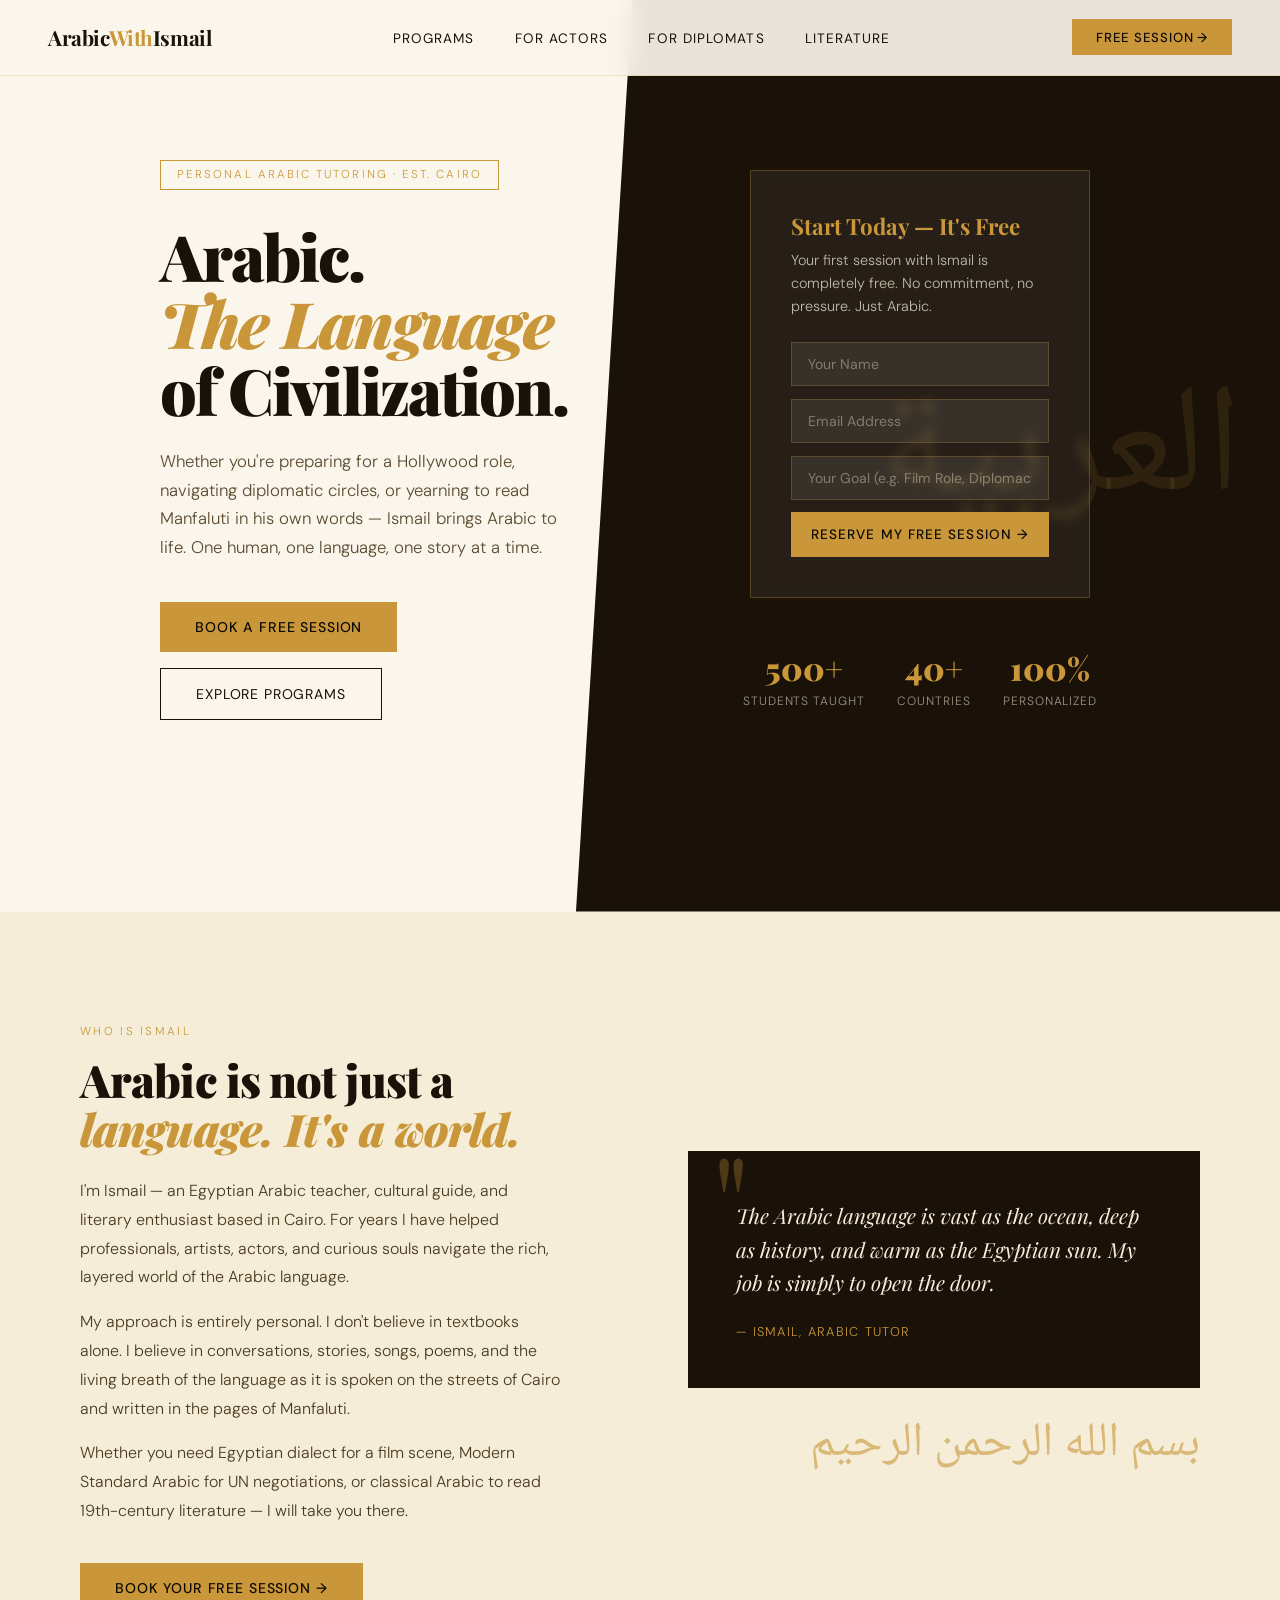
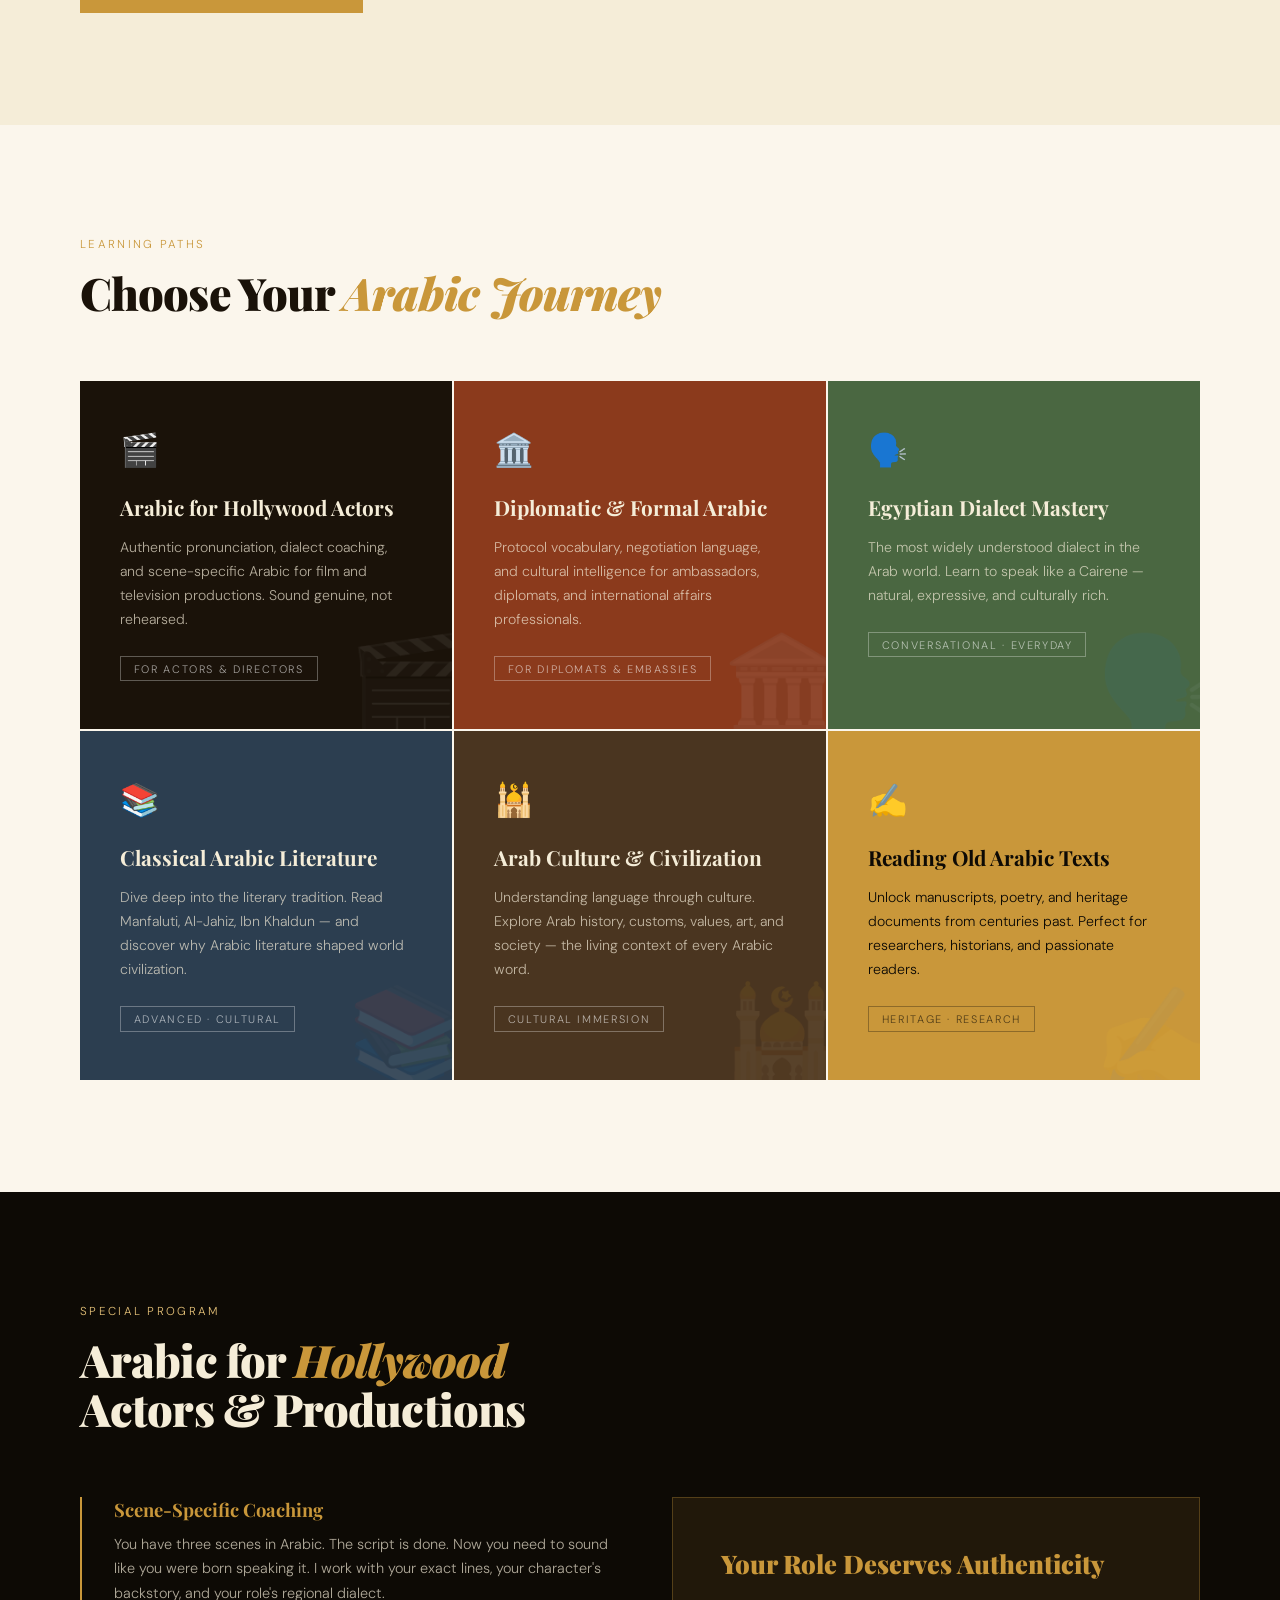
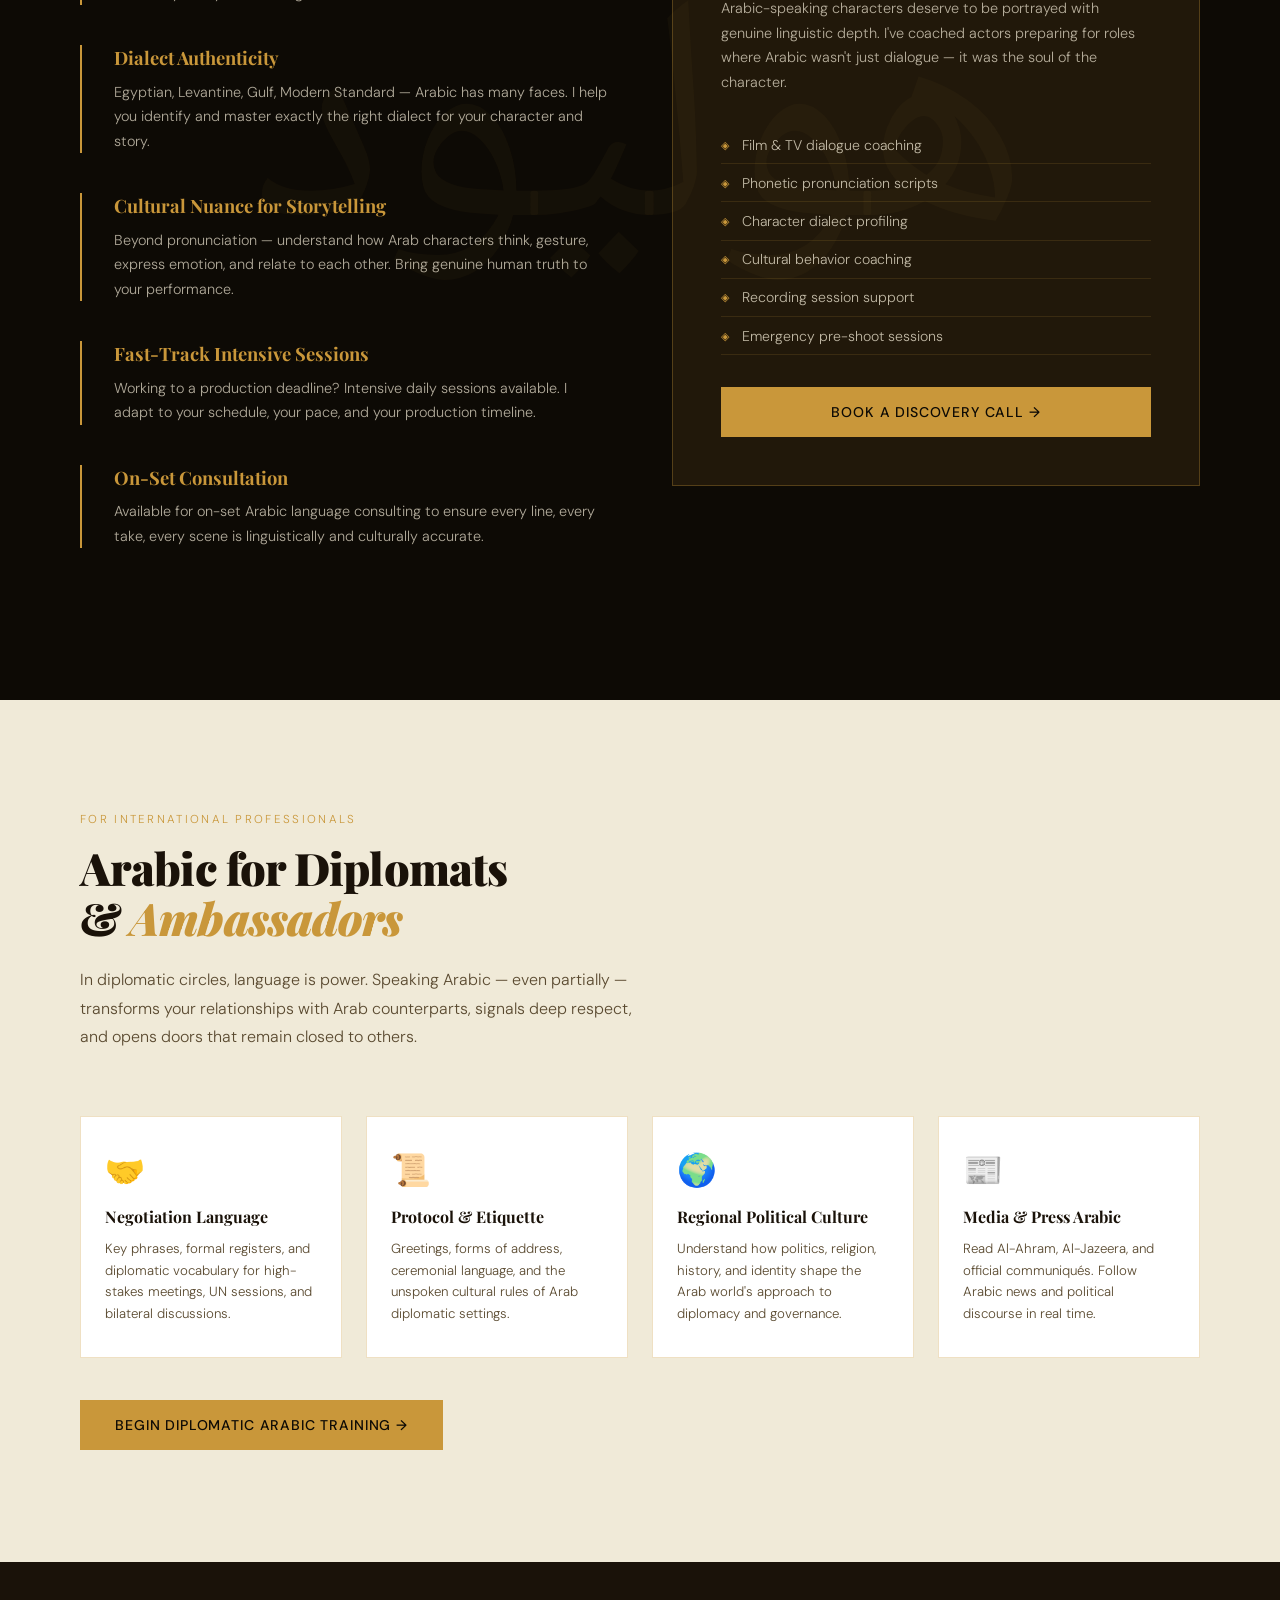
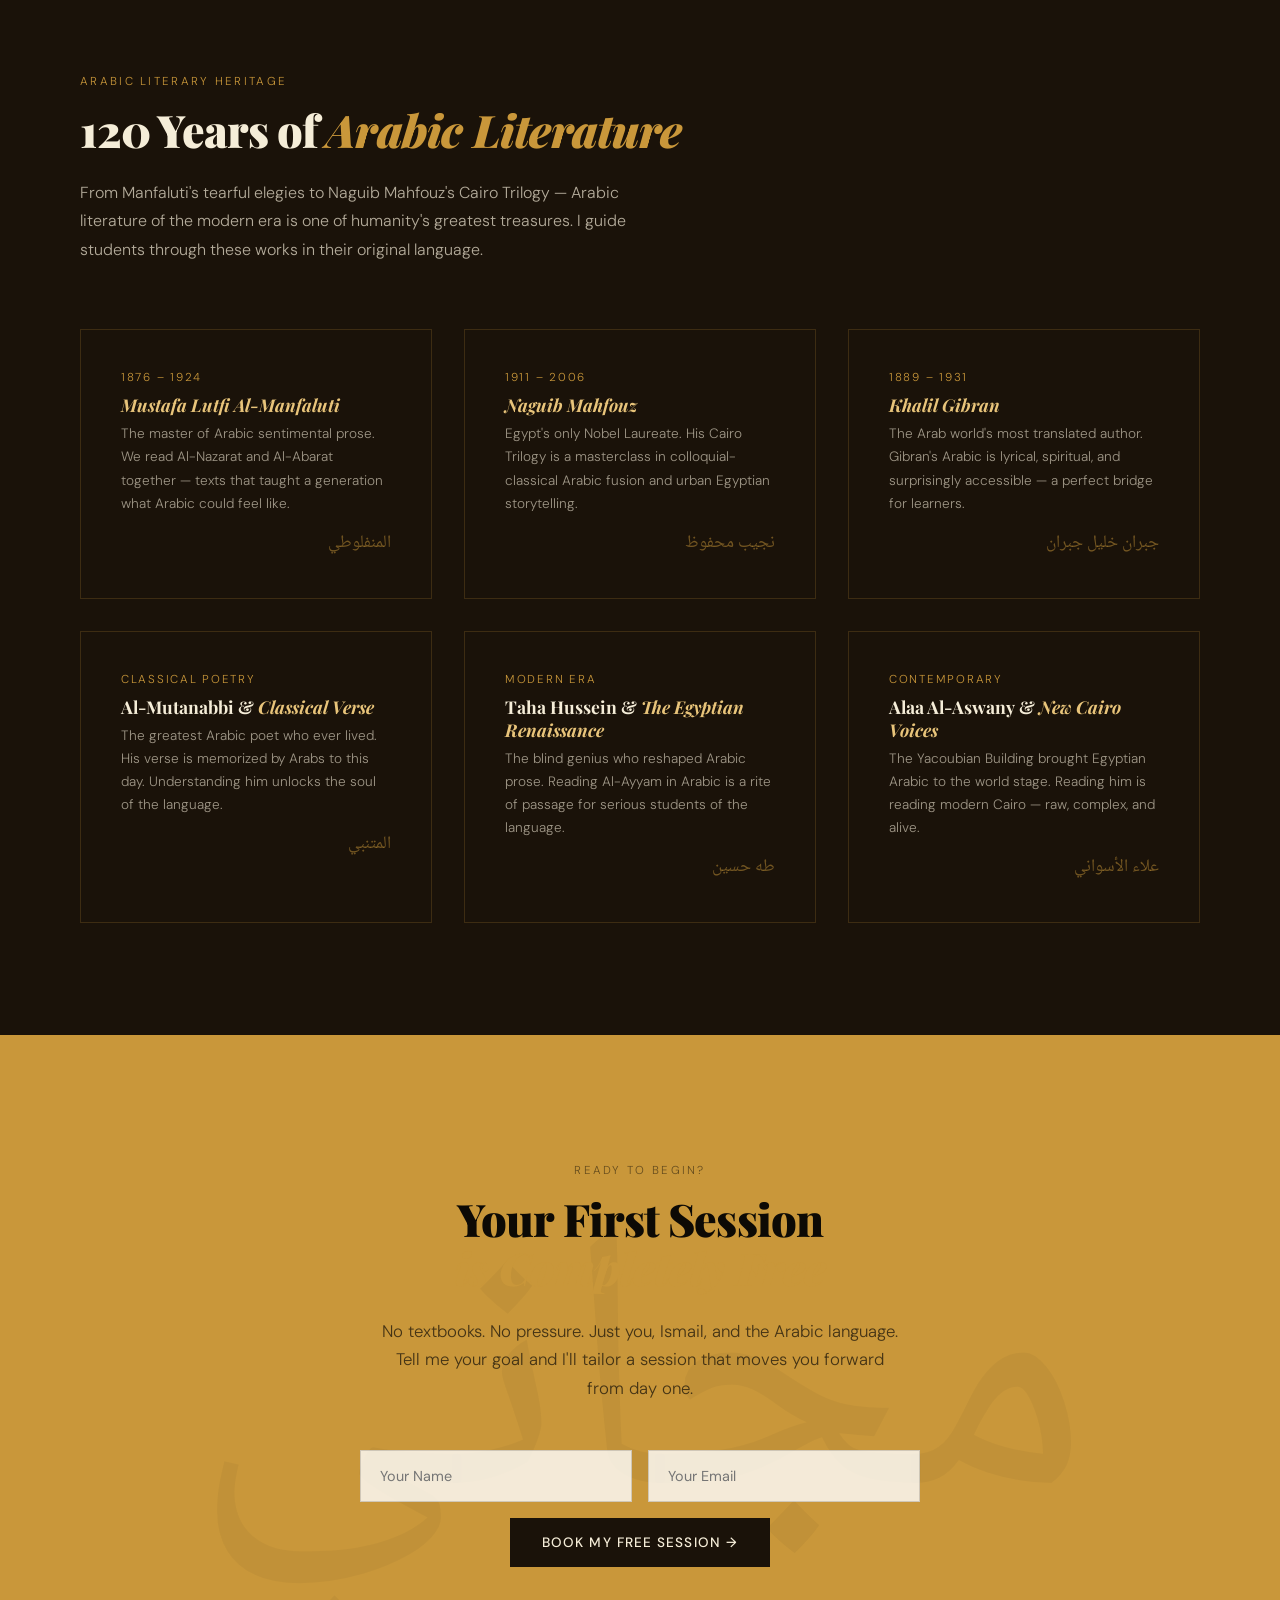
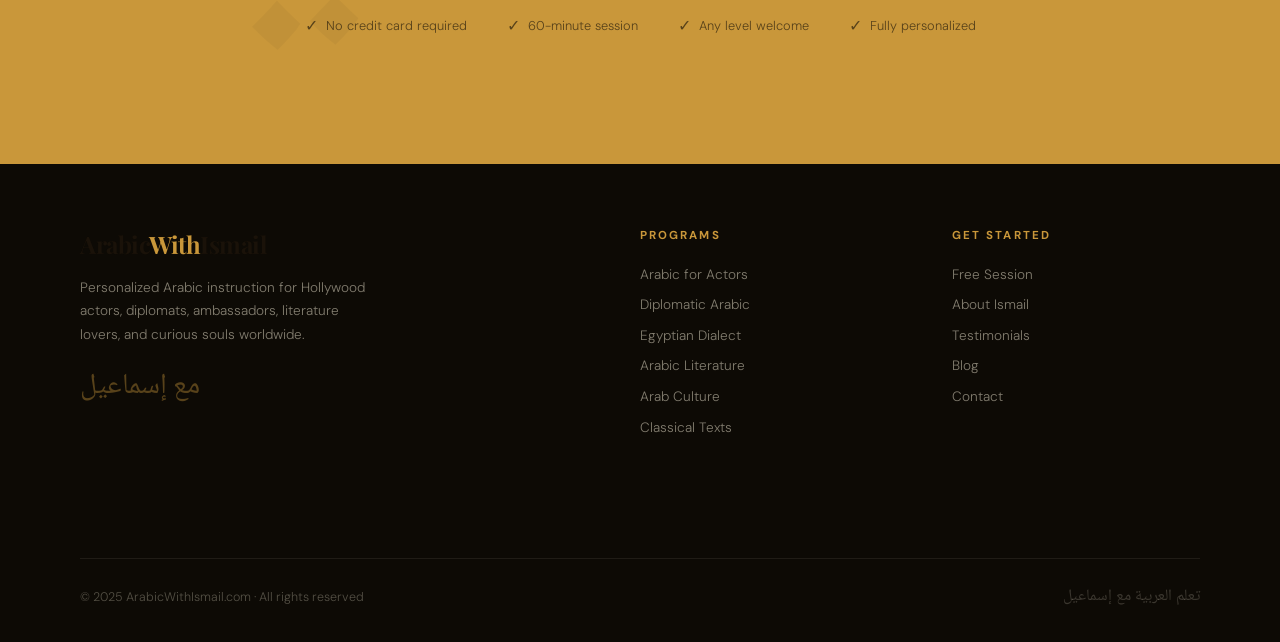
==== index.html @ 0aa79d11 "Add files via upload" ====
<!DOCTYPE html>
<html lang="en">
<head>
<meta charset="UTF-8">
<meta name="viewport" content="width=device-width, initial-scale=1.0">
<title>Arabic With Ismail | Learn Arabic for Actors, Diplomats & Culture Seekers</title>
<meta name="description" content="Master Arabic with Ismail — personalized lessons for Hollywood actors, diplomats, ambassadors, and culture enthusiasts. Book your FREE session today.">
<link rel="preconnect" href="https://fonts.googleapis.com">
<link href="https://fonts.googleapis.com/css2?family=Playfair+Display:ital,wght@0,400;0,700;0,900;1,400&family=DM+Sans:wght@300;400;500&family=Noto+Naskh+Arabic:wght@400;700&display=swap" rel="stylesheet">
<style>
  :root {
    --sand: #F5EDD8;
    --ink: #1A1209;
    --gold: #C9973A;
    --gold-light: #E8C47A;
    --rust: #8B3A1C;
    --sage: #4A6741;
    --cream: #FBF6EC;
    --dark: #0D0A05;
  }

  *, *::before, *::after { box-sizing: border-box; margin: 0; padding: 0; }

  html { scroll-behavior: smooth; }

  body {
    background: var(--cream);
    color: var(--ink);
    font-family: 'DM Sans', sans-serif;
    font-weight: 300;
    overflow-x: hidden;
  }

  /* ── NAV ── */
  nav {
    position: fixed; top: 0; width: 100%; z-index: 100;
    padding: 1.2rem 3rem;
    display: flex; align-items: center; justify-content: space-between;
    background: rgba(251,246,236,0.92);
    backdrop-filter: blur(12px);
    border-bottom: 1px solid rgba(201,151,58,0.2);
  }
  .nav-logo {
    font-family: 'Playfair Display', serif;
    font-size: 1.3rem; font-weight: 700;
    color: var(--ink);
    letter-spacing: -0.02em;
  }
  .nav-logo span { color: var(--gold); }
  .nav-links { display: flex; gap: 2.5rem; list-style: none; }
  .nav-links a {
    text-decoration: none; color: var(--ink);
    font-size: 0.85rem; font-weight: 400;
    letter-spacing: 0.08em; text-transform: uppercase;
    transition: color 0.2s;
  }
  .nav-links a:hover { color: var(--gold); }
  .nav-cta {
    background: var(--gold); color: var(--dark);
    border: none; padding: 0.6rem 1.5rem;
    font-family: 'DM Sans', sans-serif;
    font-size: 0.82rem; font-weight: 500;
    letter-spacing: 0.06em; text-transform: uppercase;
    cursor: pointer; transition: background 0.2s;
    text-decoration: none;
  }
  .nav-cta:hover { background: var(--gold-light); }

  /* ── HERO ── */
  .hero {
    min-height: 100vh;
    display: grid; grid-template-columns: 1fr 1fr;
    position: relative; overflow: hidden;
    padding-top: 80px;
  }
  .hero-bg-arabic {
    position: absolute; top: 0; right: 0;
    width: 55%; height: 100%;
    background: var(--ink);
    clip-path: polygon(8% 0, 100% 0, 100% 100%, 0% 100%);
    z-index: 0;
  }
  .hero-calligraphy {
    position: absolute; right: 3%;  top: 50%;
    transform: translateY(-50%);
    font-family: 'Noto Naskh Arabic', serif;
    font-size: clamp(5rem, 12vw, 14rem);
    color: rgba(201,151,58,0.12);
    line-height: 1;
    z-index: 1;
    pointer-events: none;
    white-space: nowrap;
  }
  .hero-left {
    position: relative; z-index: 2;
    display: flex; flex-direction: column;
    justify-content: center;
    padding: 5rem 4rem 5rem 5rem;
  }
  .hero-tag {
    display: inline-block;
    border: 1px solid var(--gold);
    color: var(--gold);
    font-size: 0.72rem; letter-spacing: 0.18em;
    text-transform: uppercase;
    padding: 0.4rem 1rem;
    margin-bottom: 2rem;
    width: fit-content;
  }
  .hero-title {
    font-family: 'Playfair Display', serif;
    font-size: clamp(2.8rem, 5vw, 5rem);
    font-weight: 900; line-height: 1.05;
    letter-spacing: -0.03em;
    margin-bottom: 1.5rem;
  }
  .hero-title em { font-style: italic; color: var(--gold); }
  .hero-subtitle {
    font-size: 1.05rem; line-height: 1.7;
    color: #5A4A30; max-width: 420px;
    margin-bottom: 2.5rem;
    font-weight: 300;
  }
  .hero-btns { display: flex; gap: 1rem; flex-wrap: wrap; }
  .btn-primary {
    background: var(--gold); color: var(--dark);
    padding: 1rem 2.2rem;
    font-family: 'DM Sans', sans-serif;
    font-size: 0.88rem; font-weight: 500;
    letter-spacing: 0.06em; text-transform: uppercase;
    border: none; cursor: pointer;
    transition: all 0.25s;
    text-decoration: none; display: inline-block;
  }
  .btn-primary:hover { background: var(--gold-light); transform: translateY(-2px); }
  .btn-ghost {
    background: transparent; color: var(--ink);
    padding: 1rem 2.2rem;
    font-family: 'DM Sans', sans-serif;
    font-size: 0.88rem; font-weight: 400;
    letter-spacing: 0.06em; text-transform: uppercase;
    border: 1px solid var(--ink); cursor: pointer;
    transition: all 0.25s;
    text-decoration: none; display: inline-block;
  }
  .btn-ghost:hover { background: var(--ink); color: var(--cream); }
  .hero-right {
    position: relative; z-index: 2;
    display: flex; flex-direction: column;
    justify-content: center; align-items: center;
    padding: 5rem 4rem;
  }
  .hero-card {
    background: rgba(255,255,255,0.06);
    border: 1px solid rgba(201,151,58,0.3);
    padding: 2.5rem;
    max-width: 340px; width: 100%;
    backdrop-filter: blur(4px);
  }
  .hero-card-title {
    font-family: 'Playfair Display', serif;
    font-size: 1.4rem; font-weight: 700;
    color: var(--gold); margin-bottom: 0.5rem;
  }
  .hero-card p { color: rgba(245,237,216,0.75); font-size: 0.9rem; line-height: 1.6; margin-bottom: 1.5rem; }
  .hero-card-form { display: flex; flex-direction: column; gap: 0.8rem; }
  .hero-card-form input {
    background: rgba(255,255,255,0.08);
    border: 1px solid rgba(201,151,58,0.25);
    padding: 0.75rem 1rem;
    color: var(--sand); font-family: 'DM Sans', sans-serif;
    font-size: 0.88rem; outline: none;
    transition: border-color 0.2s;
  }
  .hero-card-form input::placeholder { color: rgba(245,237,216,0.4); }
  .hero-card-form input:focus { border-color: var(--gold); }
  .hero-card-form button {
    background: var(--gold); color: var(--dark);
    border: none; padding: 0.85rem;
    font-family: 'DM Sans', sans-serif;
    font-size: 0.85rem; font-weight: 500;
    letter-spacing: 0.08em; text-transform: uppercase;
    cursor: pointer; transition: background 0.2s;
  }
  .hero-card-form button:hover { background: var(--gold-light); }
  .hero-stats {
    display: flex; gap: 2rem; margin-top: 3rem;
  }
  .stat { text-align: center; }
  .stat-num {
    font-family: 'Playfair Display', serif;
    font-size: 2rem; font-weight: 900;
    color: var(--gold); display: block;
  }
  .stat-label { font-size: 0.75rem; color: rgba(245,237,216,0.6); letter-spacing: 0.08em; text-transform: uppercase; }

  /* ── SECTION BASE ── */
  section { padding: 7rem 5rem; }
  .section-tag {
    font-size: 0.72rem; letter-spacing: 0.2em; text-transform: uppercase;
    color: var(--gold); margin-bottom: 1rem; display: block;
  }
  .section-title {
    font-family: 'Playfair Display', serif;
    font-size: clamp(2rem, 3.5vw, 3rem);
    font-weight: 900; line-height: 1.1;
    letter-spacing: -0.02em; margin-bottom: 1.5rem;
  }
  .section-title em { font-style: italic; color: var(--gold); }

  /* ── WHO IS ISMAIL ── */
  .about {
    background: var(--sand);
    display: grid; grid-template-columns: 1fr 1fr;
    gap: 6rem; align-items: center;
  }
  .about-left { }
  .about-body { font-size: 1rem; line-height: 1.8; color: #4A3A20; max-width: 480px; }
  .about-body p { margin-bottom: 1rem; }
  .about-right { position: relative; }
  .about-quote-box {
    background: var(--ink);
    padding: 3rem;
    position: relative;
  }
  .about-quote-box::before {
    content: '"';
    font-family: 'Playfair Display', serif;
    font-size: 8rem; color: var(--gold); opacity: 0.3;
    position: absolute; top: -1rem; left: 1.5rem;
    line-height: 1;
  }
  .about-quote {
    font-family: 'Playfair Display', serif;
    font-size: 1.3rem; font-style: italic;
    color: var(--sand); line-height: 1.6;
    position: relative; z-index: 1;
  }
  .about-quote-author {
    margin-top: 1.5rem; font-size: 0.8rem;
    color: var(--gold); letter-spacing: 0.1em; text-transform: uppercase;
  }
  .arabic-ornament {
    font-family: 'Noto Naskh Arabic', serif;
    font-size: 3rem; color: var(--gold);
    opacity: 0.6; text-align: right;
    margin-top: 1rem;
  }

  /* ── TRACKS ── */
  .tracks { background: var(--cream); }
  .tracks-grid {
    display: grid;
    grid-template-columns: repeat(3, 1fr);
    gap: 2px;
    margin-top: 4rem;
  }
  .track-card {
    background: var(--ink);
    padding: 3rem 2.5rem;
    position: relative; overflow: hidden;
    cursor: pointer;
    transition: transform 0.3s;
  }
  .track-card:nth-child(2) { background: var(--rust); }
  .track-card:nth-child(3) { background: var(--sage); }
  .track-card:nth-child(4) { background: #2C3E50; }
  .track-card:nth-child(5) { background: #4A3520; }
  .track-card:nth-child(6) { background: var(--gold); }
  .track-card:hover { transform: scale(1.02); z-index: 2; }
  .track-card:nth-child(6) .track-icon,
  .track-card:nth-child(6) .track-title,
  .track-card:nth-child(6) .track-desc { color: var(--dark); }
  .track-bg-arabic {
    position: absolute; bottom: -1rem; right: -1rem;
    font-family: 'Noto Naskh Arabic', serif;
    font-size: 6rem; opacity: 0.08; line-height: 1;
    pointer-events: none; color: white;
  }
  .track-icon { font-size: 2rem; margin-bottom: 1.5rem; display: block; }
  .track-title {
    font-family: 'Playfair Display', serif;
    font-size: 1.3rem; font-weight: 700;
    color: var(--sand); margin-bottom: 1rem; line-height: 1.2;
  }
  .track-desc { font-size: 0.88rem; line-height: 1.7; color: rgba(245,237,216,0.7); }
  .track-tag {
    display: inline-block; margin-top: 1.5rem;
    border: 1px solid rgba(255,255,255,0.3);
    color: rgba(255,255,255,0.6);
    font-size: 0.68rem; letter-spacing: 0.15em;
    text-transform: uppercase; padding: 0.3rem 0.8rem;
  }
  .track-card:nth-child(6) .track-tag { border-color: rgba(0,0,0,0.3); color: rgba(0,0,0,0.6); }

  /* ── HOLLYWOOD ── */
  .hollywood {
    background: var(--dark);
    position: relative; overflow: hidden;
  }
  .hollywood::before {
    content: 'هوليود';
    position: absolute; top: 50%; left: 50%;
    transform: translate(-50%,-50%);
    font-family: 'Noto Naskh Arabic', serif;
    font-size: 25vw; color: rgba(201,151,58,0.04);
    white-space: nowrap; pointer-events: none;
    line-height: 1;
  }
  .hollywood .section-tag { color: var(--gold-light); }
  .hollywood .section-title { color: var(--sand); }
  .hollywood-grid {
    display: grid; grid-template-columns: 1fr 1fr;
    gap: 4rem; align-items: start;
    margin-top: 4rem; position: relative; z-index: 1;
  }
  .hollywood-feature {
    border-left: 2px solid var(--gold);
    padding-left: 2rem; margin-bottom: 2.5rem;
  }
  .hollywood-feature h3 {
    font-family: 'Playfair Display', serif;
    font-size: 1.15rem; font-weight: 700;
    color: var(--gold); margin-bottom: 0.6rem;
  }
  .hollywood-feature p { font-size: 0.9rem; line-height: 1.7; color: rgba(245,237,216,0.7); }
  .hollywood-cta-box {
    background: rgba(201,151,58,0.1);
    border: 1px solid rgba(201,151,58,0.3);
    padding: 3rem;
    position: sticky; top: 120px;
  }
  .hollywood-cta-box h3 {
    font-family: 'Playfair Display', serif;
    font-size: 1.6rem; font-weight: 900;
    color: var(--gold); margin-bottom: 1rem;
  }
  .hollywood-cta-box p { color: rgba(245,237,216,0.7); font-size: 0.9rem; line-height: 1.7; margin-bottom: 2rem; }
  .scene-list { list-style: none; margin-bottom: 2rem; }
  .scene-list li {
    padding: 0.6rem 0; border-bottom: 1px solid rgba(201,151,58,0.15);
    font-size: 0.88rem; color: rgba(245,237,216,0.75);
    display: flex; gap: 0.8rem; align-items: center;
  }
  .scene-list li::before { content: '◈'; color: var(--gold); font-size: 0.7rem; }

  /* ── DIPLOMATS ── */
  .diplomats { background: #F0EAD8; }
  .diplomats-grid {
    display: grid; grid-template-columns: repeat(4, 1fr);
    gap: 1.5rem; margin-top: 4rem;
  }
  .diplomat-card {
    border: 1px solid rgba(201,151,58,0.3);
    padding: 2rem 1.5rem;
    background: white;
    transition: box-shadow 0.25s, transform 0.25s;
  }
  .diplomat-card:hover { box-shadow: 0 8px 30px rgba(0,0,0,0.08); transform: translateY(-4px); }
  .diplomat-icon { font-size: 2rem; margin-bottom: 1rem; display: block; }
  .diplomat-card h3 {
    font-family: 'Playfair Display', serif;
    font-size: 1rem; font-weight: 700;
    margin-bottom: 0.6rem; line-height: 1.3;
  }
  .diplomat-card p { font-size: 0.83rem; line-height: 1.65; color: #5A4A30; }

  /* ── LITERATURE ── */
  .literature { background: var(--ink); }
  .literature .section-title { color: var(--sand); }
  .literature .section-tag { color: var(--gold); }
  .literature-intro { color: rgba(245,237,216,0.7); font-size: 1rem; line-height: 1.8; max-width: 600px; margin-bottom: 4rem; }
  .lit-grid {
    display: grid; grid-template-columns: repeat(3, 1fr);
    gap: 2rem;
  }
  .lit-card {
    border: 1px solid rgba(201,151,58,0.2);
    padding: 2.5rem;
    transition: border-color 0.25s, background 0.25s;
  }
  .lit-card:hover { border-color: var(--gold); background: rgba(201,151,58,0.05); }
  .lit-year {
    font-size: 0.72rem; letter-spacing: 0.15em;
    color: var(--gold); text-transform: uppercase;
    margin-bottom: 0.5rem; display: block;
  }
  .lit-card h3 {
    font-family: 'Playfair Display', serif;
    font-size: 1.1rem; font-weight: 700;
    color: var(--sand); margin-bottom: 0.4rem;
  }
  .lit-card h3 em { font-style: italic; color: var(--gold-light); }
  .lit-card p { font-size: 0.85rem; line-height: 1.7; color: rgba(245,237,216,0.6); }
  .lit-arabic {
    font-family: 'Noto Naskh Arabic', serif;
    font-size: 1.1rem; color: rgba(201,151,58,0.5);
    margin-top: 0.8rem; text-align: right;
  }

  /* ── FREE SESSION CTA ── */
  .free-session {
    background: var(--gold);
    text-align: center; padding: 8rem 5rem;
    position: relative; overflow: hidden;
  }
  .free-session::before {
    content: 'مجاني';
    position: absolute; top: 50%; left: 50%;
    transform: translate(-50%,-50%);
    font-family: 'Noto Naskh Arabic', serif;
    font-size: 30vw; color: rgba(0,0,0,0.04);
    line-height: 1; pointer-events: none;
  }
  .free-session .section-tag { color: rgba(0,0,0,0.5); }
  .free-session .section-title { color: var(--dark); }
  .free-session p {
    font-size: 1.05rem; max-width: 520px;
    margin: 0 auto 3rem; line-height: 1.7;
    color: rgba(13,10,5,0.7); position: relative; z-index: 1;
  }
  .free-session .section-title { position: relative; z-index: 1; }
  .free-session .section-tag { position: relative; z-index: 1; }
  .free-form {
    display: flex; gap: 1rem; justify-content: center;
    flex-wrap: wrap; max-width: 560px; margin: 0 auto;
    position: relative; z-index: 1;
  }
  .free-form input {
    flex: 1; min-width: 200px;
    background: rgba(255,255,255,0.8);
    border: 1px solid rgba(0,0,0,0.15);
    padding: 1rem 1.2rem;
    font-family: 'DM Sans', sans-serif; font-size: 0.9rem;
    outline: none; transition: border-color 0.2s;
  }
  .free-form input:focus { border-color: var(--ink); background: white; }
  .free-form button {
    background: var(--ink); color: var(--sand);
    border: none; padding: 1rem 2rem;
    font-family: 'DM Sans', sans-serif;
    font-size: 0.85rem; font-weight: 500;
    letter-spacing: 0.08em; text-transform: uppercase;
    cursor: pointer; transition: background 0.2s;
    white-space: nowrap;
  }
  .free-form button:hover { background: #2A1E0A; }
  .trust-badges {
    display: flex; gap: 2.5rem; justify-content: center;
    margin-top: 3rem; flex-wrap: wrap;
    position: relative; z-index: 1;
  }
  .badge {
    display: flex; align-items: center; gap: 0.5rem;
    font-size: 0.8rem; color: rgba(13,10,5,0.6);
  }
  .badge span:first-child { font-size: 1rem; }

  /* ── FOOTER ── */
  footer {
    background: var(--dark);
    padding: 4rem 5rem 2rem;
    display: grid; grid-template-columns: 2fr 1fr 1fr;
    gap: 4rem;
  }
  .footer-brand .nav-logo { font-size: 1.5rem; margin-bottom: 1rem; display: block; }
  .footer-brand p { font-size: 0.85rem; line-height: 1.7; color: rgba(245,237,216,0.5); max-width: 300px; }
  .footer-arabic {
    font-family: 'Noto Naskh Arabic', serif;
    font-size: 1.8rem; color: var(--gold); opacity: 0.4;
    margin-top: 1rem;
  }
  .footer-col h4 {
    font-size: 0.72rem; letter-spacing: 0.18em; text-transform: uppercase;
    color: var(--gold); margin-bottom: 1.2rem;
  }
  .footer-col ul { list-style: none; }
  .footer-col ul li { margin-bottom: 0.6rem; }
  .footer-col ul li a {
    text-decoration: none; font-size: 0.85rem;
    color: rgba(245,237,216,0.5); transition: color 0.2s;
  }
  .footer-col ul li a:hover { color: var(--gold); }
  .footer-bottom {
    border-top: 1px solid rgba(245,237,216,0.08);
    margin-top: 3rem; padding-top: 1.5rem;
    display: flex; justify-content: space-between; align-items: center;
    grid-column: 1/-1;
  }
  .footer-bottom p { font-size: 0.78rem; color: rgba(245,237,216,0.3); }

  /* ── ANIMATIONS ── */
  @keyframes fadeUp {
    from { opacity: 0; transform: translateY(30px); }
    to { opacity: 1; transform: translateY(0); }
  }
  .hero-tag { animation: fadeUp 0.7s ease both; }
  .hero-title { animation: fadeUp 0.7s 0.15s ease both; }
  .hero-subtitle { animation: fadeUp 0.7s 0.3s ease both; }
  .hero-btns { animation: fadeUp 0.7s 0.45s ease both; }
  .hero-card { animation: fadeUp 0.7s 0.3s ease both; }

  /* ── RESPONSIVE ── */
  @media (max-width: 900px) {
    nav { padding: 1rem 1.5rem; }
    .nav-links { display: none; }
    .hero { grid-template-columns: 1fr; min-height: auto; }
    .hero-bg-arabic { display: none; }
    .hero-left { padding: 3rem 2rem; }
    .hero-right { background: var(--ink); padding: 3rem 2rem; }
    .about { grid-template-columns: 1fr; gap: 3rem; padding: 4rem 2rem; }
    section { padding: 5rem 2rem; }
    .tracks-grid { grid-template-columns: 1fr; }
    .hollywood-grid { grid-template-columns: 1fr; }
    .diplomats-grid { grid-template-columns: 1fr 1fr; }
    .lit-grid { grid-template-columns: 1fr; }
    footer { grid-template-columns: 1fr; gap: 2rem; padding: 3rem 2rem 1.5rem; }
  }
</style>
</head>
<body>

<!-- NAV -->
<nav>
  <div class="nav-logo">Arabic<span>With</span>Ismail</div>
  <ul class="nav-links">
    <li><a href="#tracks">Programs</a></li>
    <li><a href="#hollywood">For Actors</a></li>
    <li><a href="#diplomats">For Diplomats</a></li>
    <li><a href="#literature">Literature</a></li>
  </ul>
  <a href="#free-session" class="nav-cta">Free Session →</a>
</nav>

<!-- HERO -->
<section class="hero">
  <div class="hero-bg-arabic"></div>
  <div class="hero-calligraphy">العربية</div>

  <div class="hero-left">
    <div class="hero-tag">Personal Arabic Tutoring · Est. Cairo</div>
    <h1 class="hero-title">
      Arabic.<br>
      <em>The Language</em><br>
      of Civilization.
    </h1>
    <p class="hero-subtitle">
      Whether you're preparing for a Hollywood role, navigating diplomatic circles, or yearning to read Manfaluti in his own words — Ismail brings Arabic to life. One human, one language, one story at a time.
    </p>
    <div class="hero-btns">
      <a href="#free-session" class="btn-primary">Book a Free Session</a>
      <a href="#tracks" class="btn-ghost">Explore Programs</a>
    </div>
  </div>

  <div class="hero-right">
    <div class="hero-card">
      <div class="hero-card-title">Start Today — It's Free</div>
      <p>Your first session with Ismail is completely free. No commitment, no pressure. Just Arabic.</p>
      <div class="hero-card-form">
        <input type="text" placeholder="Your Name">
        <input type="email" placeholder="Email Address">
        <input type="text" placeholder="Your Goal (e.g. Film Role, Diplomacy...)">
        <button>Reserve My Free Session →</button>
      </div>
    </div>
    <div class="hero-stats">
      <div class="stat">
        <span class="stat-num">500+</span>
        <span class="stat-label">Students Taught</span>
      </div>
      <div class="stat">
        <span class="stat-num">40+</span>
        <span class="stat-label">Countries</span>
      </div>
      <div class="stat">
        <span class="stat-num">100%</span>
        <span class="stat-label">Personalized</span>
      </div>
    </div>
  </div>
</section>

<!-- ABOUT -->
<section class="about" id="about">
  <div class="about-left">
    <span class="section-tag">Who is Ismail</span>
    <h2 class="section-title">Arabic is not just a<br><em>language. It's a world.</em></h2>
    <div class="about-body">
      <p>I'm Ismail — an Egyptian Arabic teacher, cultural guide, and literary enthusiast based in Cairo. For years I have helped professionals, artists, actors, and curious souls navigate the rich, layered world of the Arabic language.</p>
      <p>My approach is entirely personal. I don't believe in textbooks alone. I believe in conversations, stories, songs, poems, and the living breath of the language as it is spoken on the streets of Cairo and written in the pages of Manfaluti.</p>
      <p>Whether you need Egyptian dialect for a film scene, Modern Standard Arabic for UN negotiations, or classical Arabic to read 19th-century literature — I will take you there.</p>
    </div>
    <br>
    <a href="#free-session" class="btn-primary">Book Your Free Session →</a>
  </div>
  <div class="about-right">
    <div class="about-quote-box">
      <p class="about-quote">The Arabic language is vast as the ocean, deep as history, and warm as the Egyptian sun. My job is simply to open the door.</p>
      <div class="about-quote-author">— Ismail, Arabic Tutor</div>
    </div>
    <div class="arabic-ornament">بسم الله الرحمن الرحيم</div>
  </div>
</section>

<!-- TRACKS -->
<section class="tracks" id="tracks">
  <span class="section-tag">Learning Paths</span>
  <h2 class="section-title">Choose Your <em>Arabic Journey</em></h2>
  <div class="tracks-grid">

    <div class="track-card">
      <span class="track-bg-arabic">🎬</span>
      <span class="track-icon">🎬</span>
      <div class="track-title">Arabic for Hollywood Actors</div>
      <p class="track-desc">Authentic pronunciation, dialect coaching, and scene-specific Arabic for film and television productions. Sound genuine, not rehearsed.</p>
      <span class="track-tag">For Actors & Directors</span>
    </div>

    <div class="track-card">
      <span class="track-bg-arabic">🏛️</span>
      <span class="track-icon">🏛️</span>
      <div class="track-title">Diplomatic & Formal Arabic</div>
      <p class="track-desc">Protocol vocabulary, negotiation language, and cultural intelligence for ambassadors, diplomats, and international affairs professionals.</p>
      <span class="track-tag">For Diplomats & Embassies</span>
    </div>

    <div class="track-card">
      <span class="track-bg-arabic">🗣️</span>
      <span class="track-icon">🗣️</span>
      <div class="track-title">Egyptian Dialect Mastery</div>
      <p class="track-desc">The most widely understood dialect in the Arab world. Learn to speak like a Cairene — natural, expressive, and culturally rich.</p>
      <span class="track-tag">Conversational · Everyday</span>
    </div>

    <div class="track-card">
      <span class="track-bg-arabic">📚</span>
      <span class="track-icon">📚</span>
      <div class="track-title">Classical Arabic Literature</div>
      <p class="track-desc">Dive deep into the literary tradition. Read Manfaluti, Al-Jahiz, Ibn Khaldun — and discover why Arabic literature shaped world civilization.</p>
      <span class="track-tag">Advanced · Cultural</span>
    </div>

    <div class="track-card">
      <span class="track-bg-arabic">🕌</span>
      <span class="track-icon">🕌</span>
      <div class="track-title">Arab Culture & Civilization</div>
      <p class="track-desc">Understanding language through culture. Explore Arab history, customs, values, art, and society — the living context of every Arabic word.</p>
      <span class="track-tag">Cultural Immersion</span>
    </div>

    <div class="track-card">
      <span class="track-bg-arabic">✍️</span>
      <span class="track-icon">✍️</span>
      <div class="track-title">Reading Old Arabic Texts</div>
      <p class="track-desc">Unlock manuscripts, poetry, and heritage documents from centuries past. Perfect for researchers, historians, and passionate readers.</p>
      <span class="track-tag">Heritage · Research</span>
    </div>

  </div>
</section>

<!-- HOLLYWOOD SECTION -->
<section class="hollywood" id="hollywood">
  <span class="section-tag">Special Program</span>
  <h2 class="section-title" style="color:var(--sand);">Arabic for <em>Hollywood</em><br>Actors & Productions</h2>

  <div class="hollywood-grid">
    <div>
      <div class="hollywood-feature">
        <h3>Scene-Specific Coaching</h3>
        <p>You have three scenes in Arabic. The script is done. Now you need to sound like you were born speaking it. I work with your exact lines, your character's backstory, and your role's regional dialect.</p>
      </div>
      <div class="hollywood-feature">
        <h3>Dialect Authenticity</h3>
        <p>Egyptian, Levantine, Gulf, Modern Standard — Arabic has many faces. I help you identify and master exactly the right dialect for your character and story.</p>
      </div>
      <div class="hollywood-feature">
        <h3>Cultural Nuance for Storytelling</h3>
        <p>Beyond pronunciation — understand how Arab characters think, gesture, express emotion, and relate to each other. Bring genuine human truth to your performance.</p>
      </div>
      <div class="hollywood-feature">
        <h3>Fast-Track Intensive Sessions</h3>
        <p>Working to a production deadline? Intensive daily sessions available. I adapt to your schedule, your pace, and your production timeline.</p>
      </div>
      <div class="hollywood-feature">
        <h3>On-Set Consultation</h3>
        <p>Available for on-set Arabic language consulting to ensure every line, every take, every scene is linguistically and culturally accurate.</p>
      </div>
    </div>

    <div>
      <div class="hollywood-cta-box">
        <h3>Your Role Deserves Authenticity</h3>
        <p>Arabic-speaking characters deserve to be portrayed with genuine linguistic depth. I've coached actors preparing for roles where Arabic wasn't just dialogue — it was the soul of the character.</p>
        <ul class="scene-list">
          <li>Film & TV dialogue coaching</li>
          <li>Phonetic pronunciation scripts</li>
          <li>Character dialect profiling</li>
          <li>Cultural behavior coaching</li>
          <li>Recording session support</li>
          <li>Emergency pre-shoot sessions</li>
        </ul>
        <a href="#free-session" class="btn-primary" style="display:block;text-align:center;">Book a Discovery Call →</a>
      </div>
    </div>
  </div>
</section>

<!-- DIPLOMATS SECTION -->
<section class="diplomats" id="diplomats">
  <span class="section-tag">For International Professionals</span>
  <h2 class="section-title">Arabic for Diplomats<br>& <em>Ambassadors</em></h2>
  <p style="max-width:580px;line-height:1.8;color:#5A4A30;margin-bottom:1rem;">
    In diplomatic circles, language is power. Speaking Arabic — even partially — transforms your relationships with Arab counterparts, signals deep respect, and opens doors that remain closed to others.
  </p>

  <div class="diplomats-grid">
    <div class="diplomat-card">
      <span class="diplomat-icon">🤝</span>
      <h3>Negotiation Language</h3>
      <p>Key phrases, formal registers, and diplomatic vocabulary for high-stakes meetings, UN sessions, and bilateral discussions.</p>
    </div>
    <div class="diplomat-card">
      <span class="diplomat-icon">📜</span>
      <h3>Protocol & Etiquette</h3>
      <p>Greetings, forms of address, ceremonial language, and the unspoken cultural rules of Arab diplomatic settings.</p>
    </div>
    <div class="diplomat-card">
      <span class="diplomat-icon">🌍</span>
      <h3>Regional Political Culture</h3>
      <p>Understand how politics, religion, history, and identity shape the Arab world's approach to diplomacy and governance.</p>
    </div>
    <div class="diplomat-card">
      <span class="diplomat-icon">📰</span>
      <h3>Media & Press Arabic</h3>
      <p>Read Al-Ahram, Al-Jazeera, and official communiqués. Follow Arabic news and political discourse in real time.</p>
    </div>
  </div>

  <br><br>
  <a href="#free-session" class="btn-primary">Begin Diplomatic Arabic Training →</a>
</section>

<!-- LITERATURE SECTION -->
<section class="literature" id="literature">
  <span class="section-tag">Arabic Literary Heritage</span>
  <h2 class="section-title" style="color:var(--sand);">120 Years of <em>Arabic Literature</em></h2>
  <p class="literature-intro">
    From Manfaluti's tearful elegies to Naguib Mahfouz's Cairo Trilogy — Arabic literature of the modern era is one of humanity's greatest treasures. I guide students through these works in their original language.
  </p>

  <div class="lit-grid">
    <div class="lit-card">
      <span class="lit-year">1876 – 1924</span>
      <h3><em>Mustafa Lutfi Al-Manfaluti</em></h3>
      <p>The master of Arabic sentimental prose. We read Al-Nazarat and Al-Abarat together — texts that taught a generation what Arabic could feel like.</p>
      <div class="lit-arabic">المنفلوطي</div>
    </div>
    <div class="lit-card">
      <span class="lit-year">1911 – 2006</span>
      <h3><em>Naguib Mahfouz</em></h3>
      <p>Egypt's only Nobel Laureate. His Cairo Trilogy is a masterclass in colloquial-classical Arabic fusion and urban Egyptian storytelling.</p>
      <div class="lit-arabic">نجيب محفوظ</div>
    </div>
    <div class="lit-card">
      <span class="lit-year">1889 – 1931</span>
      <h3><em>Khalil Gibran</em></h3>
      <p>The Arab world's most translated author. Gibran's Arabic is lyrical, spiritual, and surprisingly accessible — a perfect bridge for learners.</p>
      <div class="lit-arabic">جبران خليل جبران</div>
    </div>
    <div class="lit-card">
      <span class="lit-year">Classical Poetry</span>
      <h3>Al-Mutanabbi & <em>Classical Verse</em></h3>
      <p>The greatest Arabic poet who ever lived. His verse is memorized by Arabs to this day. Understanding him unlocks the soul of the language.</p>
      <div class="lit-arabic">المتنبي</div>
    </div>
    <div class="lit-card">
      <span class="lit-year">Modern Era</span>
      <h3>Taha Hussein & <em>The Egyptian Renaissance</em></h3>
      <p>The blind genius who reshaped Arabic prose. Reading Al-Ayyam in Arabic is a rite of passage for serious students of the language.</p>
      <div class="lit-arabic">طه حسين</div>
    </div>
    <div class="lit-card">
      <span class="lit-year">Contemporary</span>
      <h3>Alaa Al-Aswany & <em>New Cairo Voices</em></h3>
      <p>The Yacoubian Building brought Egyptian Arabic to the world stage. Reading him is reading modern Cairo — raw, complex, and alive.</p>
      <div class="lit-arabic">علاء الأسواني</div>
    </div>
  </div>
</section>

<!-- FREE SESSION CTA -->
<section class="free-session" id="free-session">
  <span class="section-tag">Ready to Begin?</span>
  <h2 class="section-title">Your First Session<br><em>is Completely Free</em></h2>
  <p>No textbooks. No pressure. Just you, Ismail, and the Arabic language. Tell me your goal and I'll tailor a session that moves you forward from day one.</p>
  <div class="free-form">
    <input type="text" placeholder="Your Name">
    <input type="email" placeholder="Your Email">
    <button>Book My Free Session →</button>
  </div>
  <div class="trust-badges">
    <div class="badge"><span>✓</span><span>No credit card required</span></div>
    <div class="badge"><span>✓</span><span>60-minute session</span></div>
    <div class="badge"><span>✓</span><span>Any level welcome</span></div>
    <div class="badge"><span>✓</span><span>Fully personalized</span></div>
  </div>
</section>

<!-- FOOTER -->
<footer>
  <div class="footer-brand">
    <span class="nav-logo">Arabic<span>With</span>Ismail</span>
    <p>Personalized Arabic instruction for Hollywood actors, diplomats, ambassadors, literature lovers, and curious souls worldwide.</p>
    <div class="footer-arabic">مع إسماعيل</div>
  </div>
  <div class="footer-col">
    <h4>Programs</h4>
    <ul>
      <li><a href="#hollywood">Arabic for Actors</a></li>
      <li><a href="#diplomats">Diplomatic Arabic</a></li>
      <li><a href="#tracks">Egyptian Dialect</a></li>
      <li><a href="#literature">Arabic Literature</a></li>
      <li><a href="#tracks">Arab Culture</a></li>
      <li><a href="#tracks">Classical Texts</a></li>
    </ul>
  </div>
  <div class="footer-col">
    <h4>Get Started</h4>
    <ul>
      <li><a href="#free-session">Free Session</a></li>
      <li><a href="#about">About Ismail</a></li>
      <li><a href="#">Testimonials</a></li>
      <li><a href="#">Blog</a></li>
      <li><a href="#">Contact</a></li>
    </ul>
  </div>
  <div class="footer-bottom">
    <p>© 2025 ArabicWithIsmail.com · All rights reserved</p>
    <p style="font-family:'Noto Naskh Arabic',serif;color:rgba(245,237,216,0.2);font-size:1rem;">تعلم العربية مع إسماعيل</p>
  </div>
</footer>

</body>
</html>
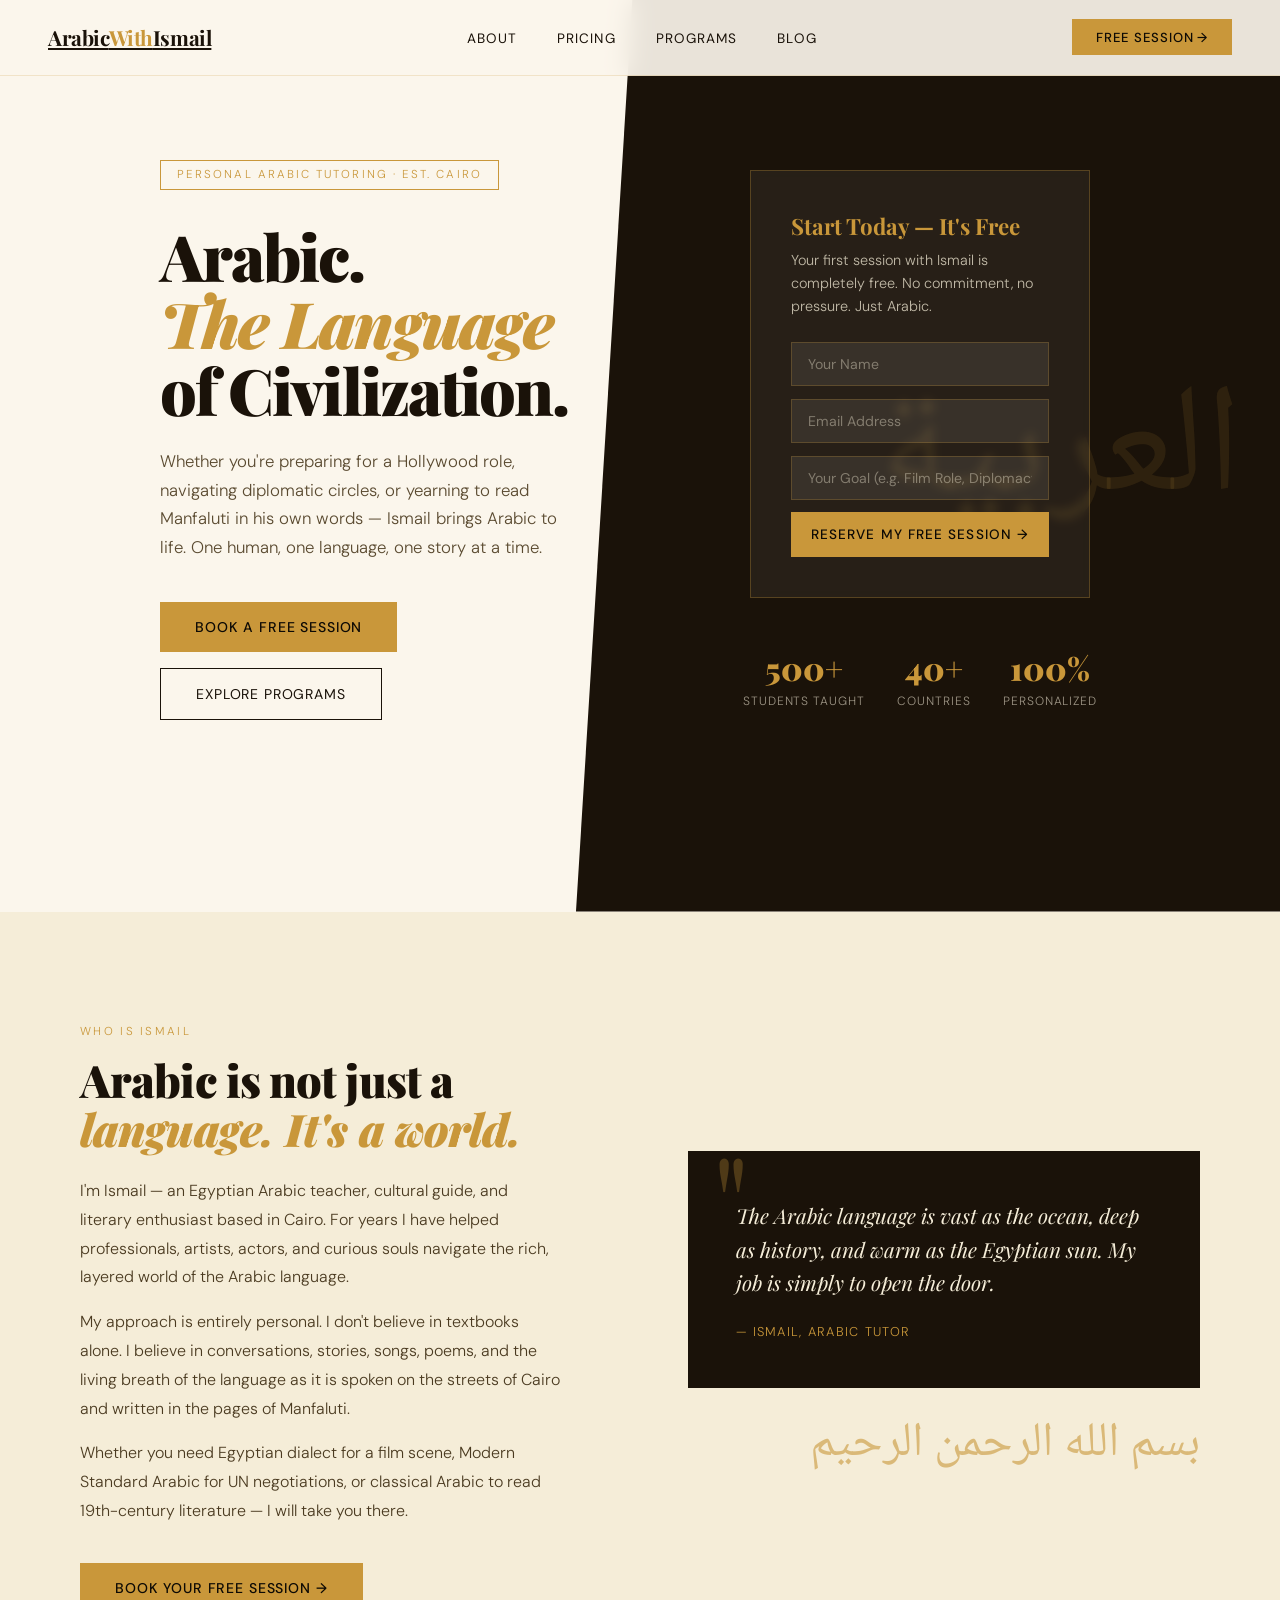
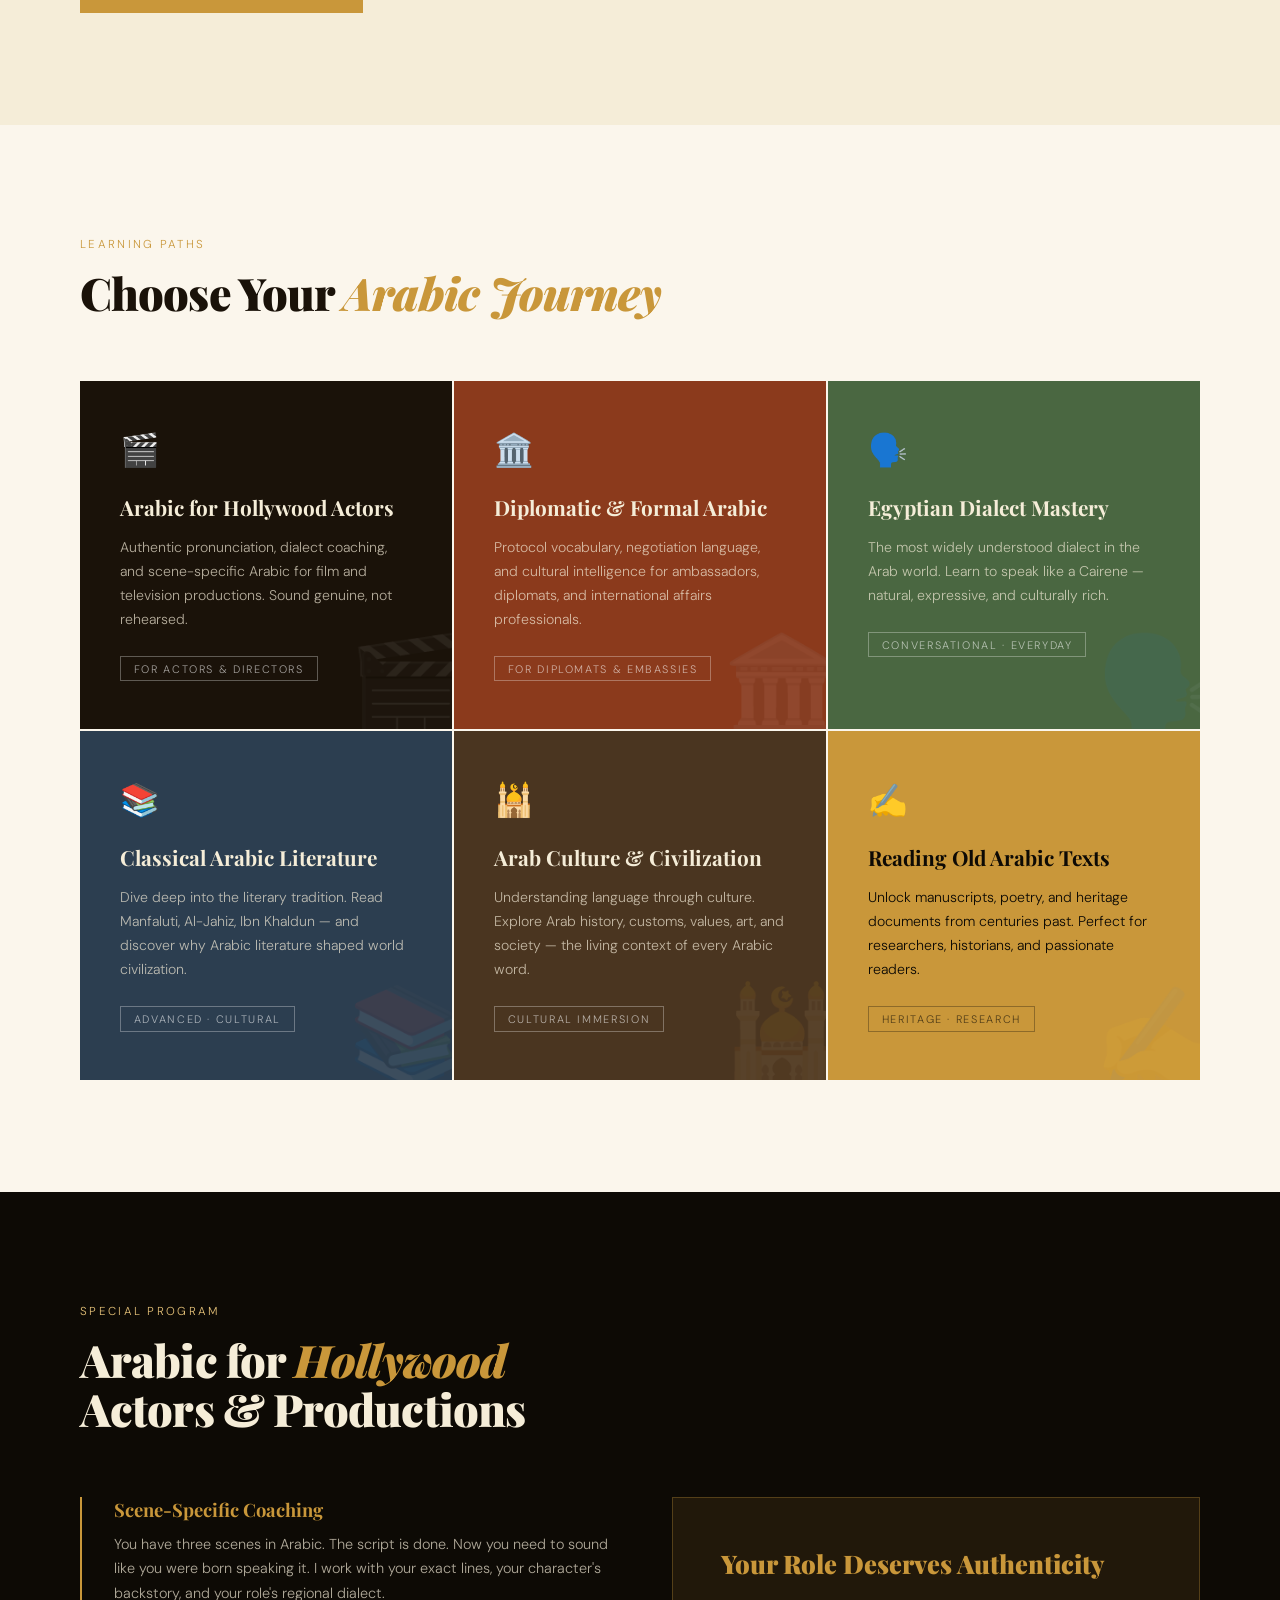
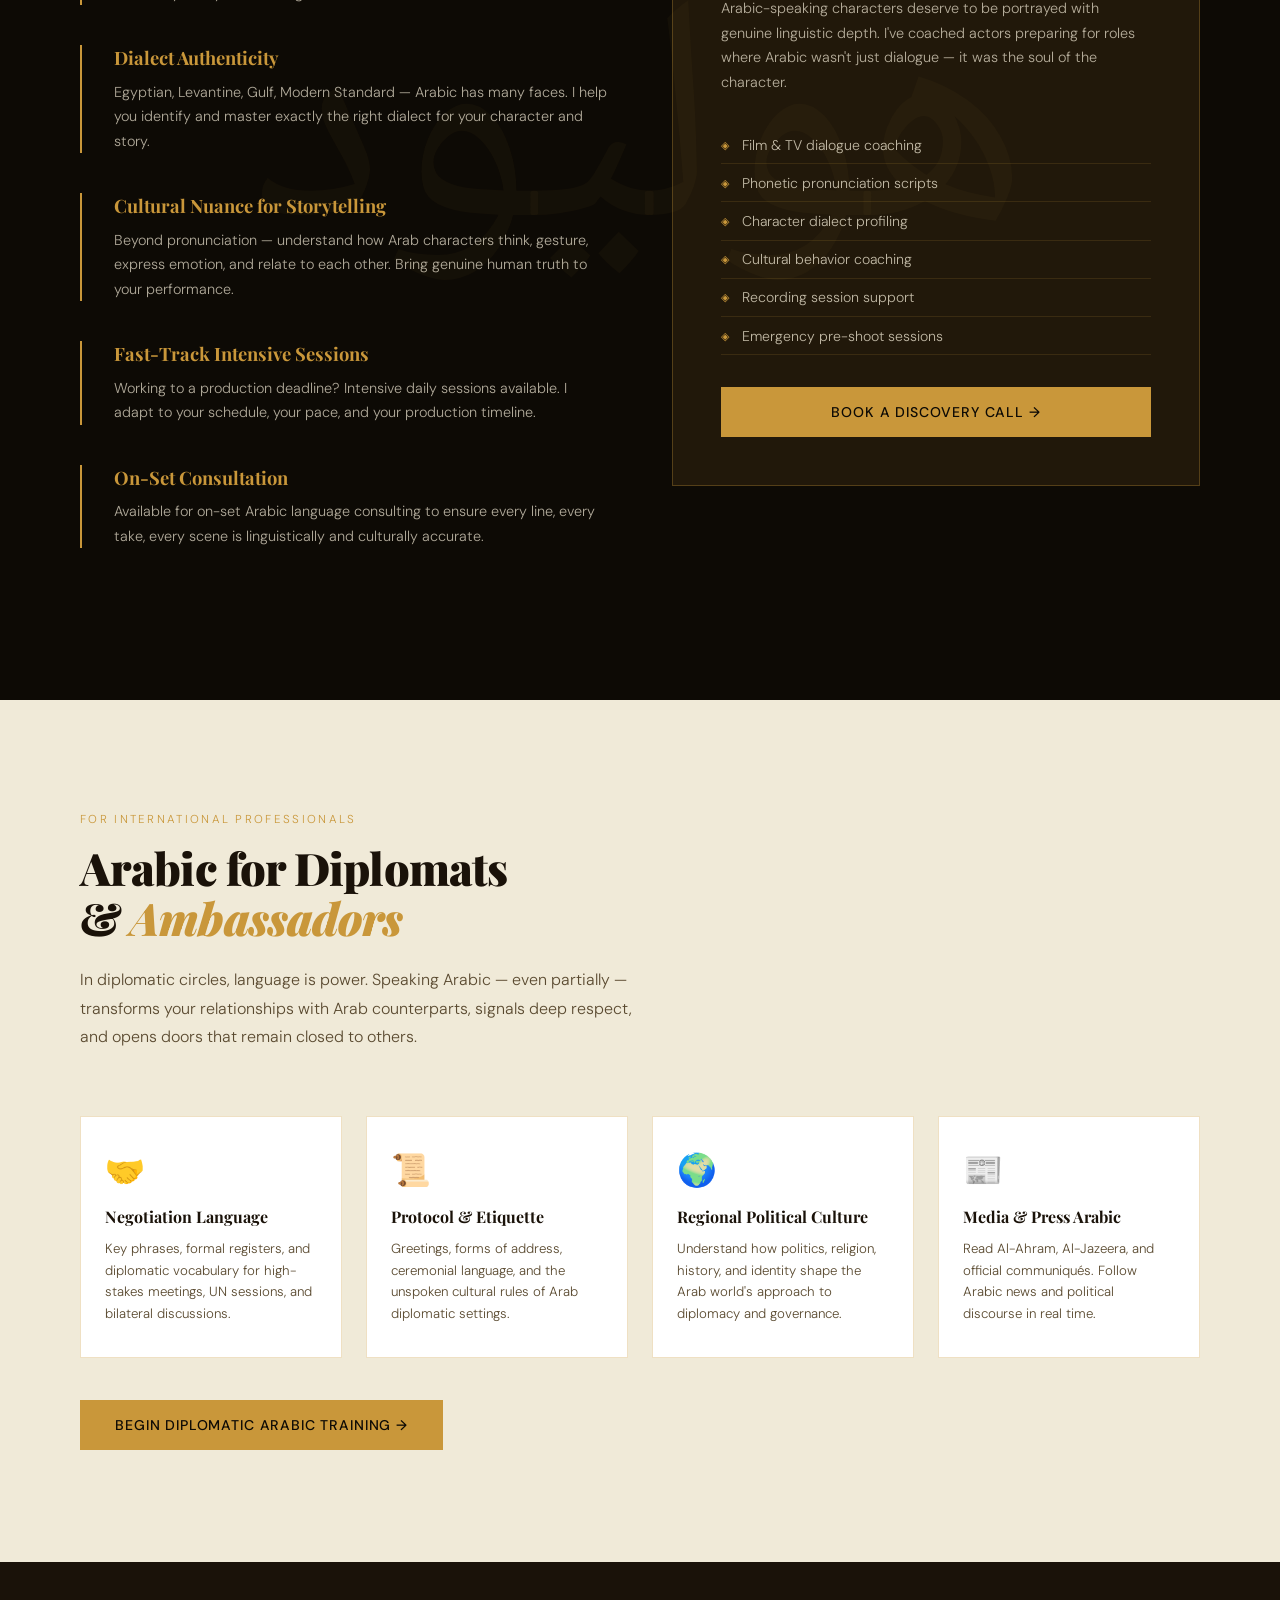
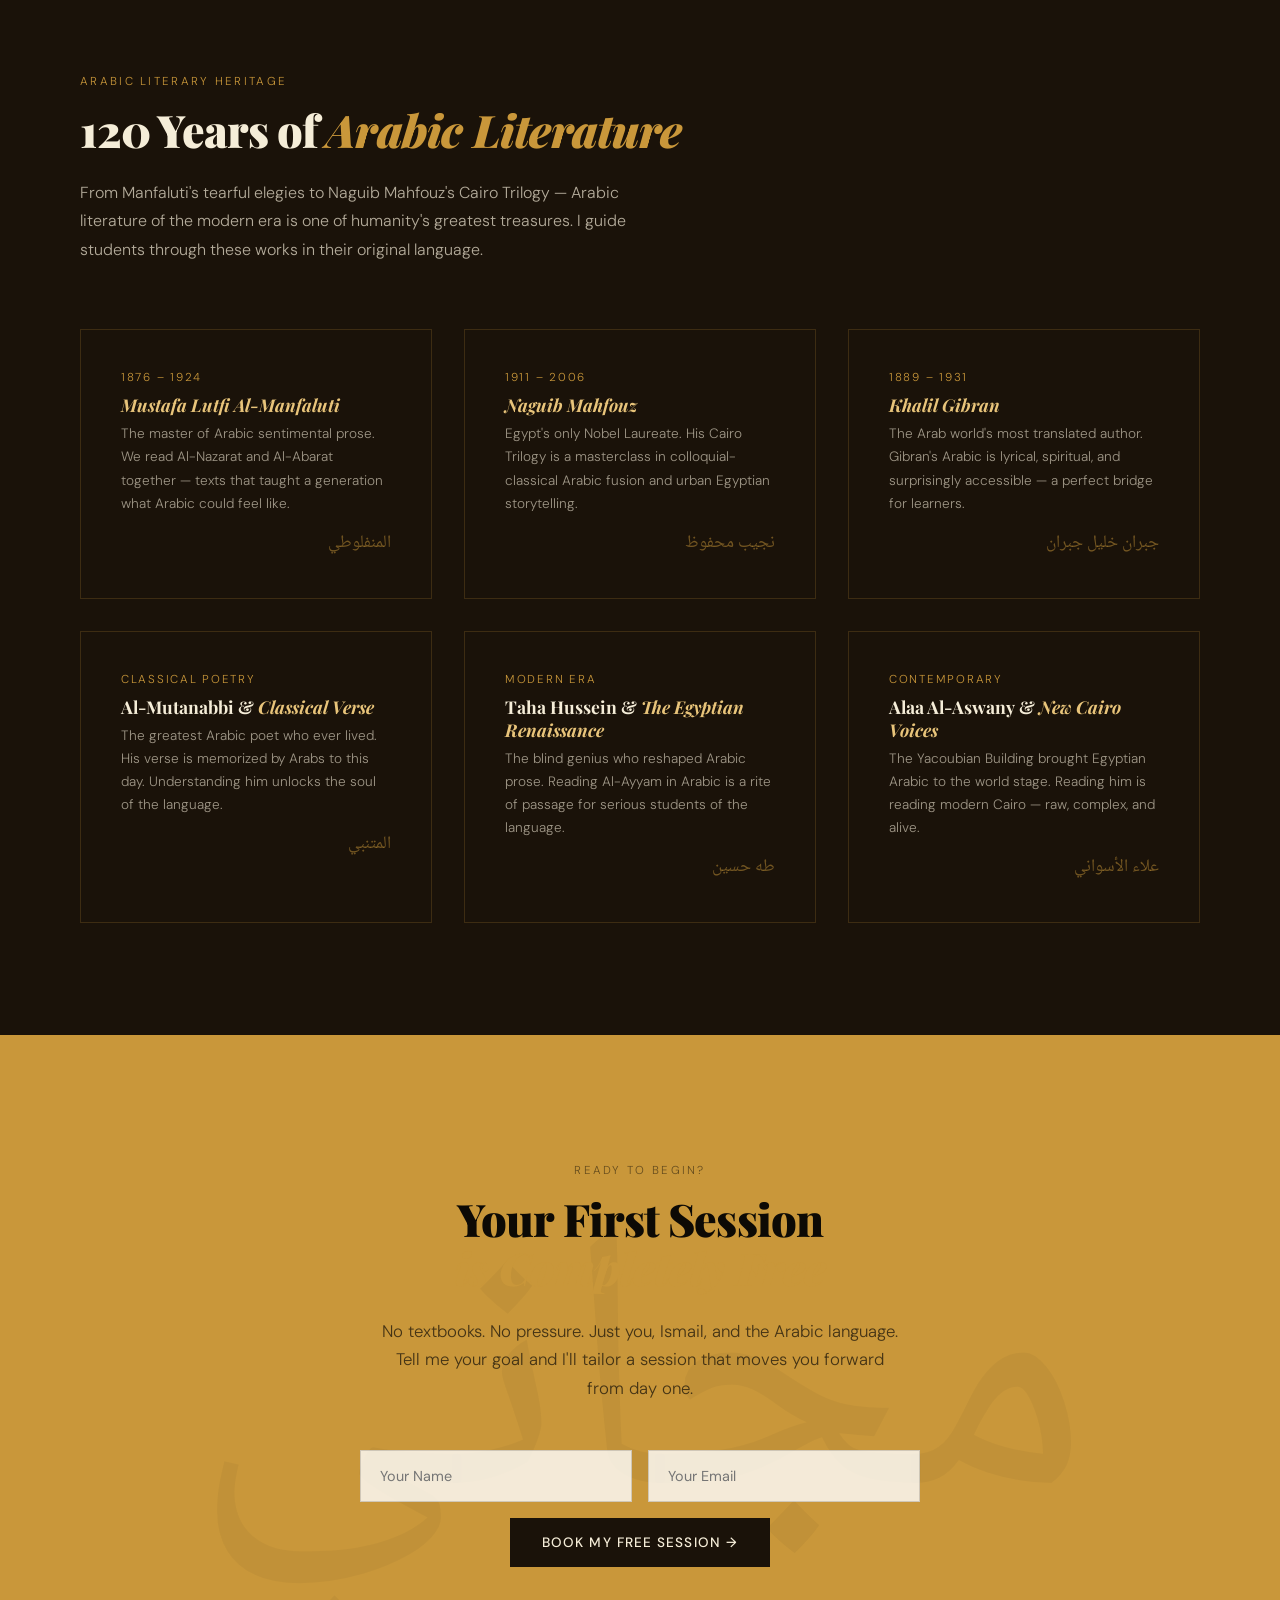
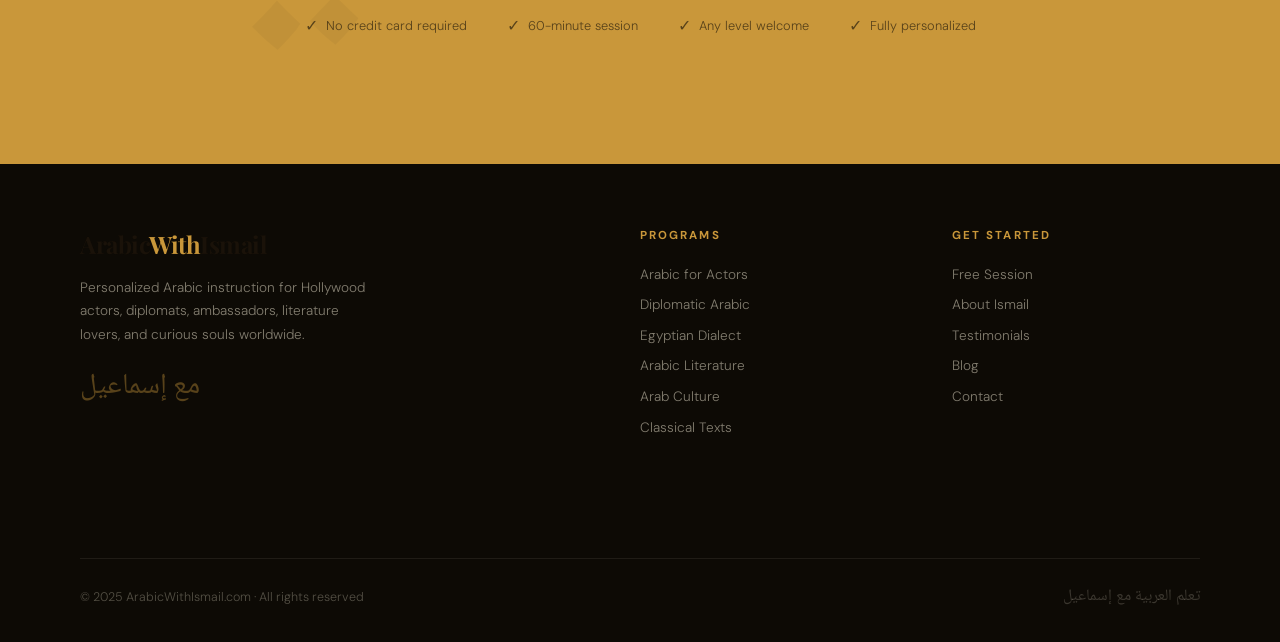
==== commit 16401f7c: "Add mobile navigation menu and styles" ====
--- a/index.html
+++ b/index.html
@@ -55,6 +55,58 @@
     transition: color 0.2s;
   }
   .nav-links a:hover { color: var(--gold); }
+
+  .hamburger {
+    display: none;
+    flex-direction: column;
+    gap: 5px;
+    background: none;
+    border: none;
+    cursor: pointer;
+    padding: 4px;
+  }
+  .hamburger span {
+    display: block;
+    width: 24px;
+    height: 2px;
+    background: var(--ink);
+    transition: all 0.3s;
+  }
+  .hamburger.open span:nth-child(1) { transform: translateY(7px) rotate(45deg); }
+  .hamburger.open span:nth-child(2) { opacity: 0; }
+  .hamburger.open span:nth-child(3) { transform: translateY(-7px) rotate(-45deg); }
+  .mobile-menu {
+    display: none;
+    position: fixed;
+    top: 65px; left: 0; right: 0;
+    background: rgba(251,246,236,0.98);
+    backdrop-filter: blur(12px);
+    border-bottom: 1px solid rgba(201,151,58,0.2);
+    z-index: 99;
+    padding: 1.5rem 2rem;
+  }
+  .mobile-menu.open { display: block; }
+  .mobile-menu ul { list-style: none; }
+  .mobile-menu ul li { border-bottom: 1px solid rgba(201,151,58,0.15); }
+  .mobile-menu ul li a {
+    display: block;
+    padding: 1rem 0;
+    text-decoration: none;
+    color: var(--ink);
+    font-size: 1rem;
+    letter-spacing: 0.08em;
+    text-transform: uppercase;
+    transition: color 0.2s;
+  }
+  .mobile-menu ul li a:hover { color: var(--gold); }
+  .mobile-menu .mobile-cta {
+    color: var(--gold) !important;
+    font-weight: 500;
+  }
+  @media (max-width: 900px) {
+    .nav-links { display: none !important; }
+    .hamburger { display: flex; }
+  }
   .nav-cta {
     background: var(--gold); color: var(--dark);
     border: none; padding: 0.6rem 1.5rem;
@@ -522,15 +574,29 @@
 
 <!-- NAV -->
 <nav>
-  <div class="nav-logo">Arabic<span>With</span>Ismail</div>
-  <ul class="nav-links">
-    <li><a href="#tracks">Programs</a></li>
-    <li><a href="#hollywood">For Actors</a></li>
-    <li><a href="#diplomats">For Diplomats</a></li>
-    <li><a href="#literature">Literature</a></li>
+  <a href="index.html" class="nav-logo">Arabic<span>With</span>Ismail</a>
+  <ul class="nav-links" id="navLinks">
+    <li><a href="about.html">About</a></li>
+    <li><a href="ArabicWithIsmail-Pricing.html">Pricing</a></li>
+    <li><a href="programs.html">Programs</a></li>
+    <li><a href="blog.html">Blog</a></li>
   </ul>
-  <a href="#free-session" class="nav-cta">Free Session →</a>
+  <div style="display:flex;align-items:center;gap:1rem;">
+    <a href="book.html" class="nav-cta">Free Session →</a>
+    <button class="hamburger" id="hamburger" onclick="toggleMenu()" aria-label="Menu">
+      <span></span><span></span><span></span>
+    </button>
+  </div>
 </nav>
+<div class="mobile-menu" id="mobileMenu">
+  <ul>
+    <li><a href="about.html" onclick="toggleMenu()">About</a></li>
+    <li><a href="ArabicWithIsmail-Pricing.html" onclick="toggleMenu()">Pricing</a></li>
+    <li><a href="programs.html" onclick="toggleMenu()">Programs</a></li>
+    <li><a href="blog.html" onclick="toggleMenu()">Blog</a></li>
+    <li><a href="book.html" onclick="toggleMenu()" class="mobile-cta">Free Session →</a></li>
+  </ul>
+</div>
 
 <!-- HERO -->
 <section class="hero">
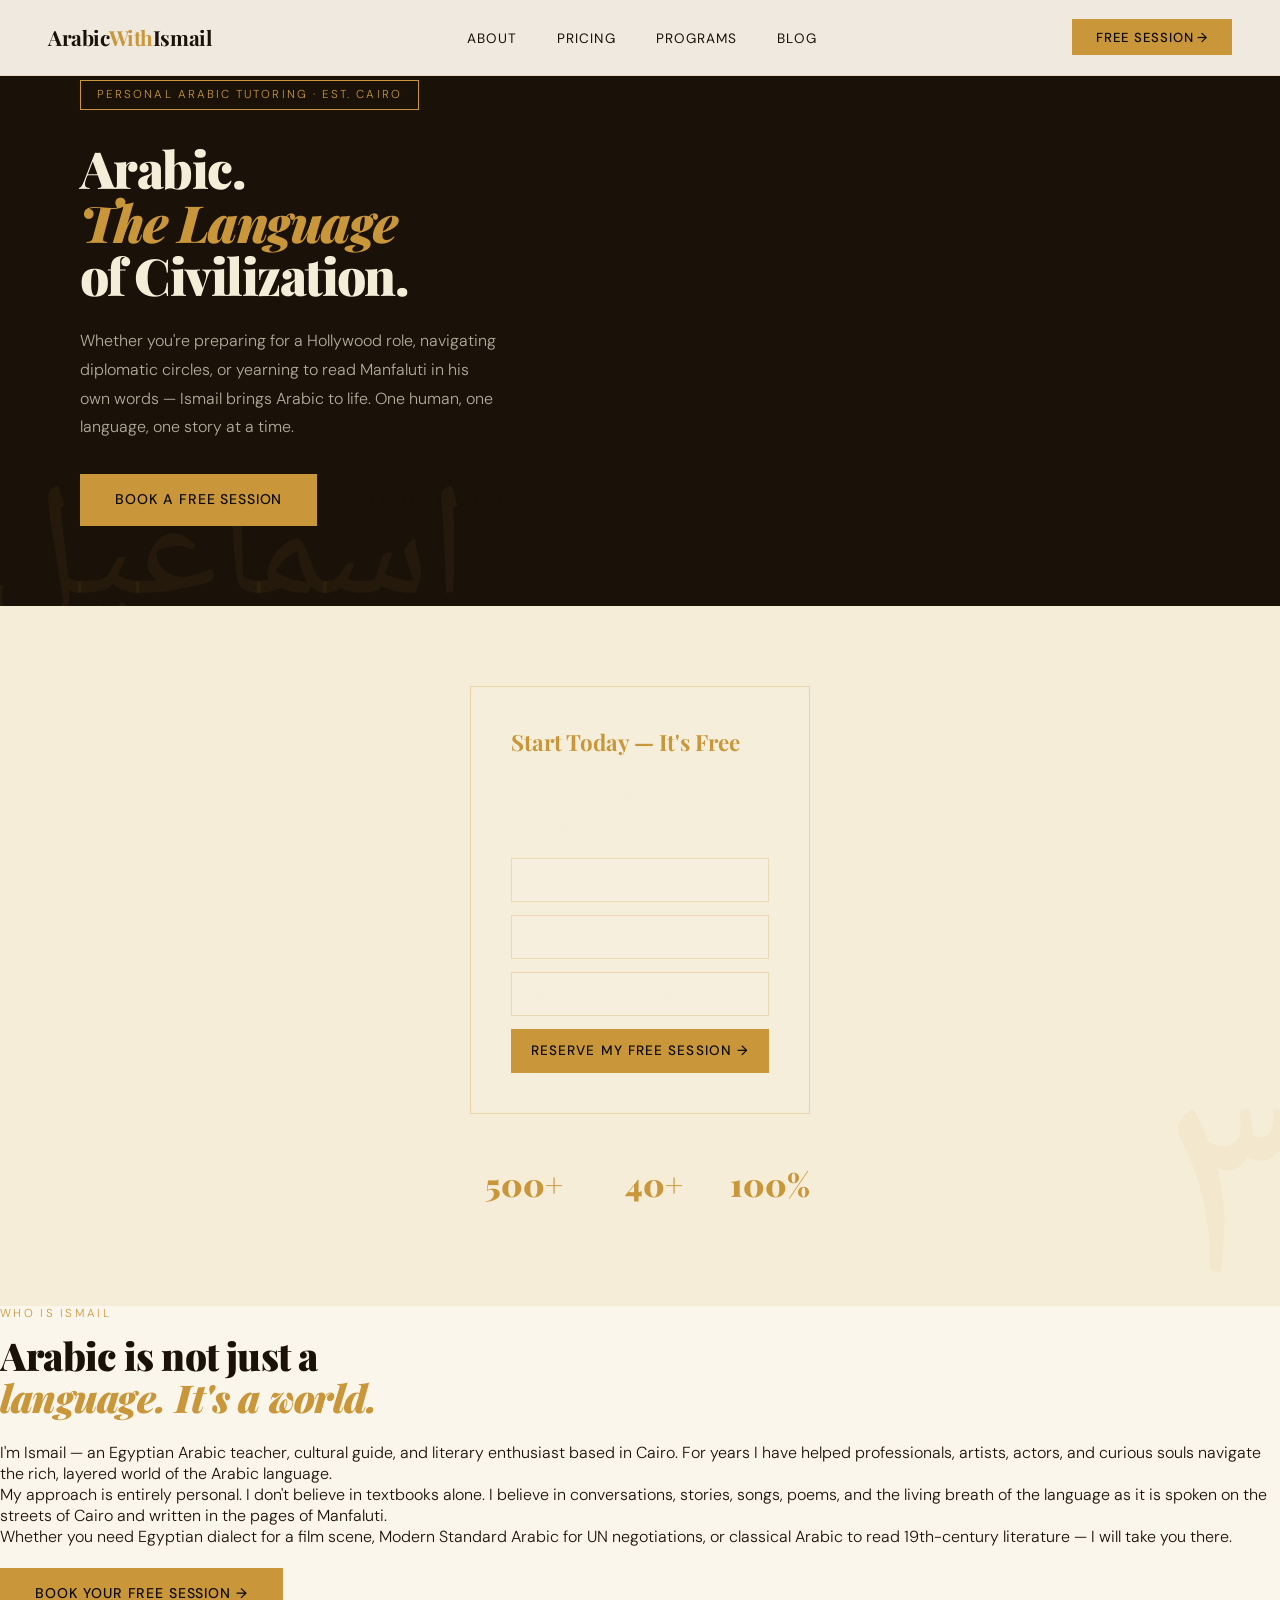
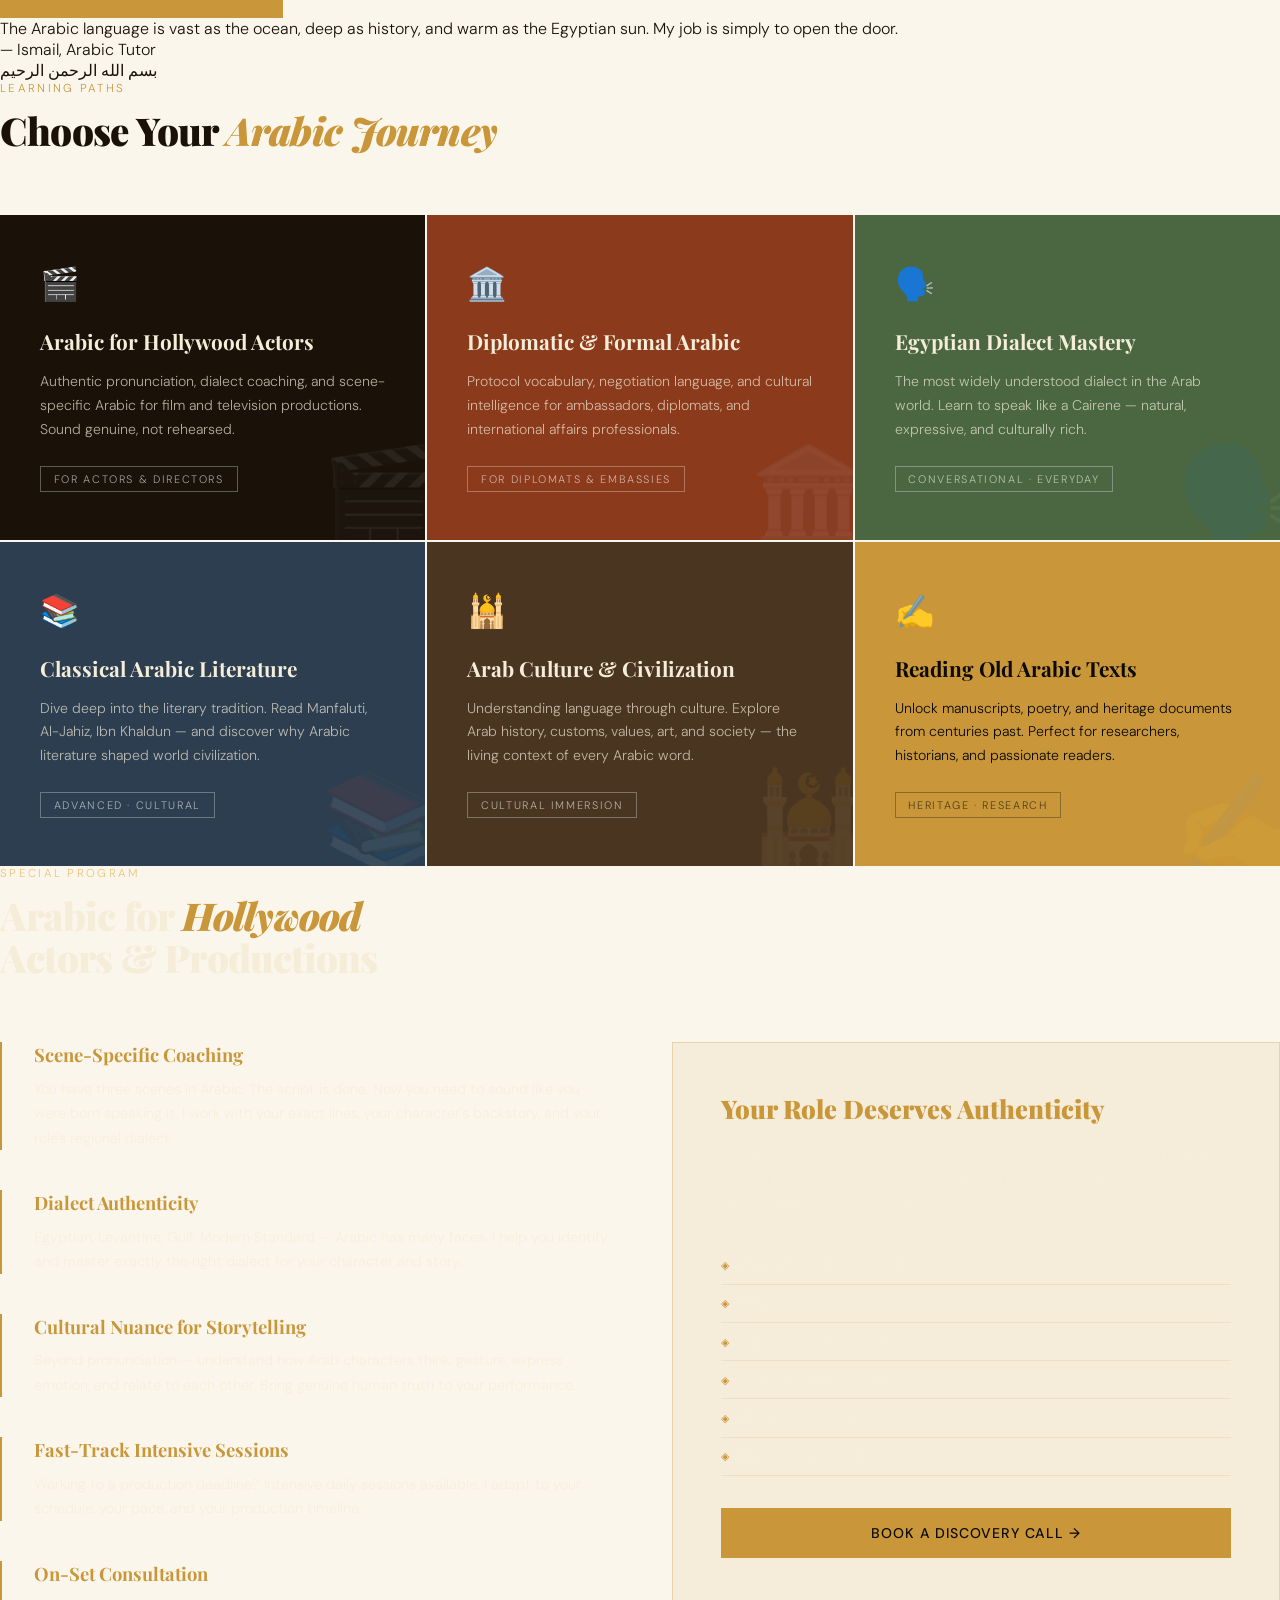
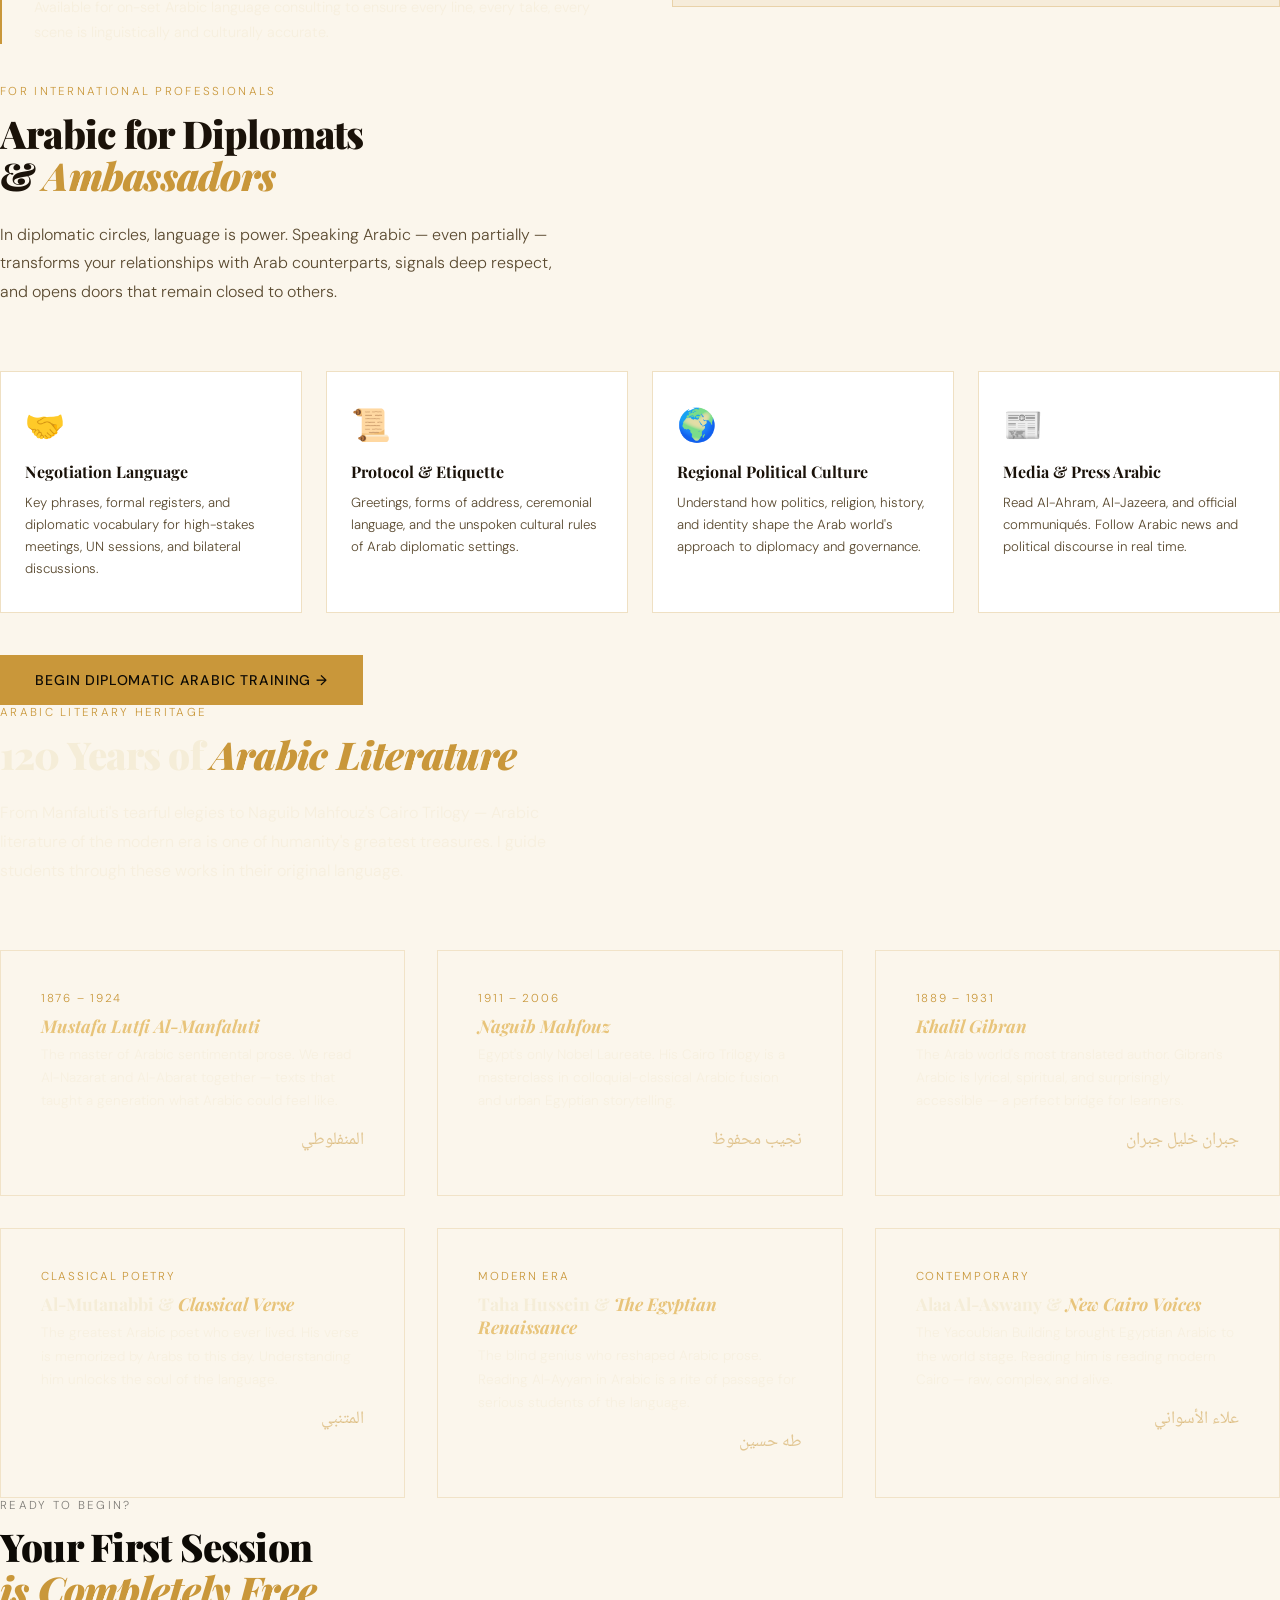
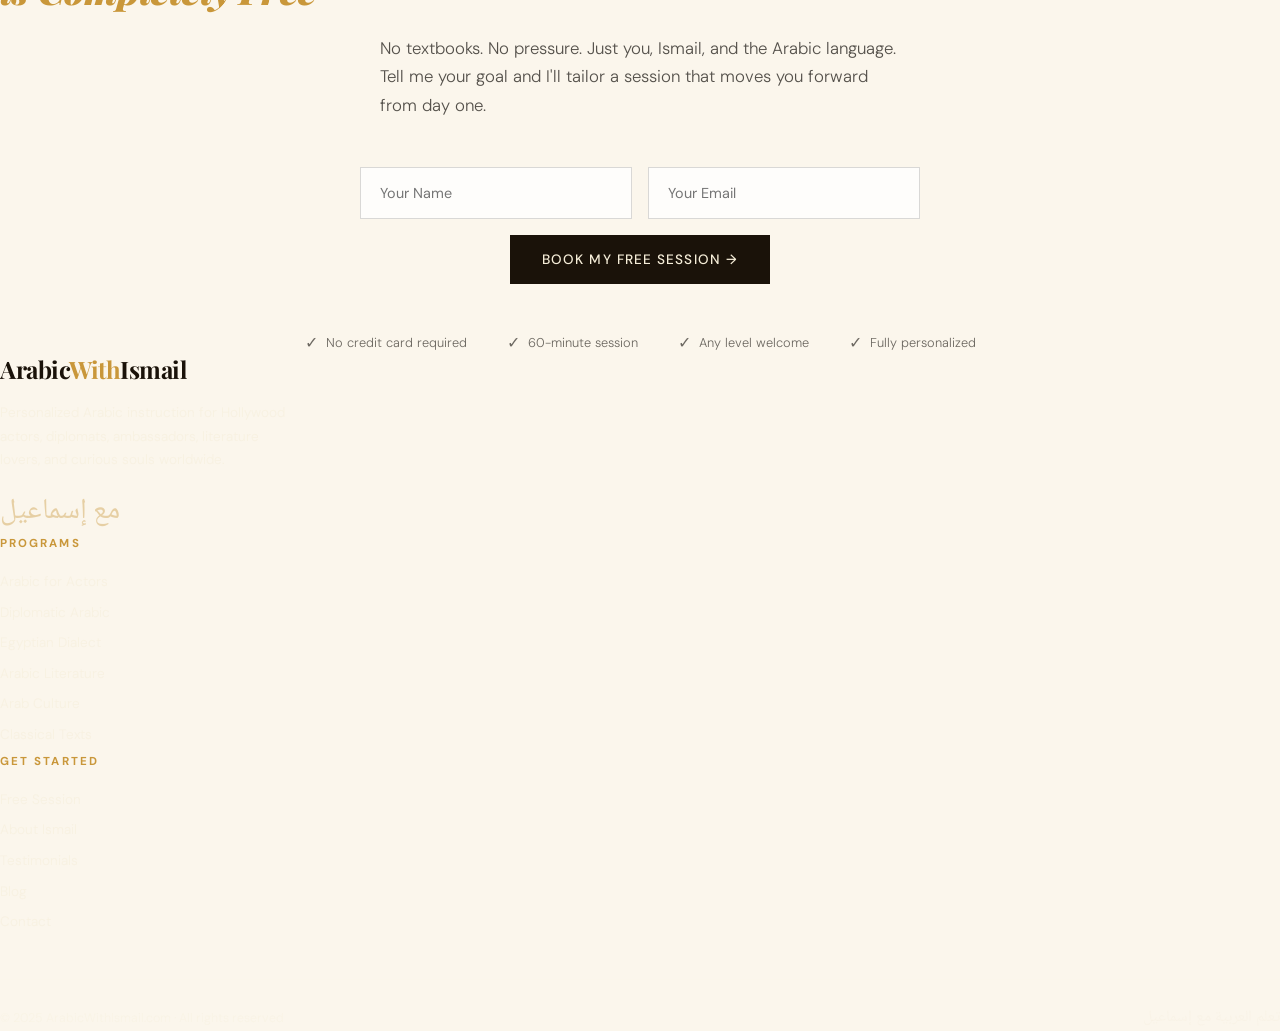
==== commit 51d41620: "Rename ArabicWithIsmail.html to index.html" ====
--- a/index.html
+++ b/index.html
@@ -2,573 +2,10 @@
 <html lang="en">
 <head>
 <meta charset="UTF-8">
+<link rel="stylesheet" href="style.css">
 <meta name="viewport" content="width=device-width, initial-scale=1.0">
 <title>Arabic With Ismail | Learn Arabic for Actors, Diplomats & Culture Seekers</title>
 <meta name="description" content="Master Arabic with Ismail — personalized lessons for Hollywood actors, diplomats, ambassadors, and culture enthusiasts. Book your FREE session today.">
-<link rel="preconnect" href="https://fonts.googleapis.com">
-<link href="https://fonts.googleapis.com/css2?family=Playfair+Display:ital,wght@0,400;0,700;0,900;1,400&family=DM+Sans:wght@300;400;500&family=Noto+Naskh+Arabic:wght@400;700&display=swap" rel="stylesheet">
-<style>
-  :root {
-    --sand: #F5EDD8;
-    --ink: #1A1209;
-    --gold: #C9973A;
-    --gold-light: #E8C47A;
-    --rust: #8B3A1C;
-    --sage: #4A6741;
-    --cream: #FBF6EC;
-    --dark: #0D0A05;
-  }
-
-  *, *::before, *::after { box-sizing: border-box; margin: 0; padding: 0; }
-
-  html { scroll-behavior: smooth; }
-
-  body {
-    background: var(--cream);
-    color: var(--ink);
-    font-family: 'DM Sans', sans-serif;
-    font-weight: 300;
-    overflow-x: hidden;
-  }
-
-  /* ── NAV ── */
-  nav {
-    position: fixed; top: 0; width: 100%; z-index: 100;
-    padding: 1.2rem 3rem;
-    display: flex; align-items: center; justify-content: space-between;
-    background: rgba(251,246,236,0.92);
-    backdrop-filter: blur(12px);
-    border-bottom: 1px solid rgba(201,151,58,0.2);
-  }
-  .nav-logo {
-    font-family: 'Playfair Display', serif;
-    font-size: 1.3rem; font-weight: 700;
-    color: var(--ink);
-    letter-spacing: -0.02em;
-  }
-  .nav-logo span { color: var(--gold); }
-  .nav-links { display: flex; gap: 2.5rem; list-style: none; }
-  .nav-links a {
-    text-decoration: none; color: var(--ink);
-    font-size: 0.85rem; font-weight: 400;
-    letter-spacing: 0.08em; text-transform: uppercase;
-    transition: color 0.2s;
-  }
-  .nav-links a:hover { color: var(--gold); }
-
-  .hamburger {
-    display: none;
-    flex-direction: column;
-    gap: 5px;
-    background: none;
-    border: none;
-    cursor: pointer;
-    padding: 4px;
-  }
-  .hamburger span {
-    display: block;
-    width: 24px;
-    height: 2px;
-    background: var(--ink);
-    transition: all 0.3s;
-  }
-  .hamburger.open span:nth-child(1) { transform: translateY(7px) rotate(45deg); }
-  .hamburger.open span:nth-child(2) { opacity: 0; }
-  .hamburger.open span:nth-child(3) { transform: translateY(-7px) rotate(-45deg); }
-  .mobile-menu {
-    display: none;
-    position: fixed;
-    top: 65px; left: 0; right: 0;
-    background: rgba(251,246,236,0.98);
-    backdrop-filter: blur(12px);
-    border-bottom: 1px solid rgba(201,151,58,0.2);
-    z-index: 99;
-    padding: 1.5rem 2rem;
-  }
-  .mobile-menu.open { display: block; }
-  .mobile-menu ul { list-style: none; }
-  .mobile-menu ul li { border-bottom: 1px solid rgba(201,151,58,0.15); }
-  .mobile-menu ul li a {
-    display: block;
-    padding: 1rem 0;
-    text-decoration: none;
-    color: var(--ink);
-    font-size: 1rem;
-    letter-spacing: 0.08em;
-    text-transform: uppercase;
-    transition: color 0.2s;
-  }
-  .mobile-menu ul li a:hover { color: var(--gold); }
-  .mobile-menu .mobile-cta {
-    color: var(--gold) !important;
-    font-weight: 500;
-  }
-  @media (max-width: 900px) {
-    .nav-links { display: none !important; }
-    .hamburger { display: flex; }
-  }
-  .nav-cta {
-    background: var(--gold); color: var(--dark);
-    border: none; padding: 0.6rem 1.5rem;
-    font-family: 'DM Sans', sans-serif;
-    font-size: 0.82rem; font-weight: 500;
-    letter-spacing: 0.06em; text-transform: uppercase;
-    cursor: pointer; transition: background 0.2s;
-    text-decoration: none;
-  }
-  .nav-cta:hover { background: var(--gold-light); }
-
-  /* ── HERO ── */
-  .hero {
-    min-height: 100vh;
-    display: grid; grid-template-columns: 1fr 1fr;
-    position: relative; overflow: hidden;
-    padding-top: 80px;
-  }
-  .hero-bg-arabic {
-    position: absolute; top: 0; right: 0;
-    width: 55%; height: 100%;
-    background: var(--ink);
-    clip-path: polygon(8% 0, 100% 0, 100% 100%, 0% 100%);
-    z-index: 0;
-  }
-  .hero-calligraphy {
-    position: absolute; right: 3%;  top: 50%;
-    transform: translateY(-50%);
-    font-family: 'Noto Naskh Arabic', serif;
-    font-size: clamp(5rem, 12vw, 14rem);
-    color: rgba(201,151,58,0.12);
-    line-height: 1;
-    z-index: 1;
-    pointer-events: none;
-    white-space: nowrap;
-  }
-  .hero-left {
-    position: relative; z-index: 2;
-    display: flex; flex-direction: column;
-    justify-content: center;
-    padding: 5rem 4rem 5rem 5rem;
-  }
-  .hero-tag {
-    display: inline-block;
-    border: 1px solid var(--gold);
-    color: var(--gold);
-    font-size: 0.72rem; letter-spacing: 0.18em;
-    text-transform: uppercase;
-    padding: 0.4rem 1rem;
-    margin-bottom: 2rem;
-    width: fit-content;
-  }
-  .hero-title {
-    font-family: 'Playfair Display', serif;
-    font-size: clamp(2.8rem, 5vw, 5rem);
-    font-weight: 900; line-height: 1.05;
-    letter-spacing: -0.03em;
-    margin-bottom: 1.5rem;
-  }
-  .hero-title em { font-style: italic; color: var(--gold); }
-  .hero-subtitle {
-    font-size: 1.05rem; line-height: 1.7;
-    color: #5A4A30; max-width: 420px;
-    margin-bottom: 2.5rem;
-    font-weight: 300;
-  }
-  .hero-btns { display: flex; gap: 1rem; flex-wrap: wrap; }
-  .btn-primary {
-    background: var(--gold); color: var(--dark);
-    padding: 1rem 2.2rem;
-    font-family: 'DM Sans', sans-serif;
-    font-size: 0.88rem; font-weight: 500;
-    letter-spacing: 0.06em; text-transform: uppercase;
-    border: none; cursor: pointer;
-    transition: all 0.25s;
-    text-decoration: none; display: inline-block;
-  }
-  .btn-primary:hover { background: var(--gold-light); transform: translateY(-2px); }
-  .btn-ghost {
-    background: transparent; color: var(--ink);
-    padding: 1rem 2.2rem;
-    font-family: 'DM Sans', sans-serif;
-    font-size: 0.88rem; font-weight: 400;
-    letter-spacing: 0.06em; text-transform: uppercase;
-    border: 1px solid var(--ink); cursor: pointer;
-    transition: all 0.25s;
-    text-decoration: none; display: inline-block;
-  }
-  .btn-ghost:hover { background: var(--ink); color: var(--cream); }
-  .hero-right {
-    position: relative; z-index: 2;
-    display: flex; flex-direction: column;
-    justify-content: center; align-items: center;
-    padding: 5rem 4rem;
-  }
-  .hero-card {
-    background: rgba(255,255,255,0.06);
-    border: 1px solid rgba(201,151,58,0.3);
-    padding: 2.5rem;
-    max-width: 340px; width: 100%;
-    backdrop-filter: blur(4px);
-  }
-  .hero-card-title {
-    font-family: 'Playfair Display', serif;
-    font-size: 1.4rem; font-weight: 700;
-    color: var(--gold); margin-bottom: 0.5rem;
-  }
-  .hero-card p { color: rgba(245,237,216,0.75); font-size: 0.9rem; line-height: 1.6; margin-bottom: 1.5rem; }
-  .hero-card-form { display: flex; flex-direction: column; gap: 0.8rem; }
-  .hero-card-form input {
-    background: rgba(255,255,255,0.08);
-    border: 1px solid rgba(201,151,58,0.25);
-    padding: 0.75rem 1rem;
-    color: var(--sand); font-family: 'DM Sans', sans-serif;
-    font-size: 0.88rem; outline: none;
-    transition: border-color 0.2s;
-  }
-  .hero-card-form input::placeholder { color: rgba(245,237,216,0.4); }
-  .hero-card-form input:focus { border-color: var(--gold); }
-  .hero-card-form button {
-    background: var(--gold); color: var(--dark);
-    border: none; padding: 0.85rem;
-    font-family: 'DM Sans', sans-serif;
-    font-size: 0.85rem; font-weight: 500;
-    letter-spacing: 0.08em; text-transform: uppercase;
-    cursor: pointer; transition: background 0.2s;
-  }
-  .hero-card-form button:hover { background: var(--gold-light); }
-  .hero-stats {
-    display: flex; gap: 2rem; margin-top: 3rem;
-  }
-  .stat { text-align: center; }
-  .stat-num {
-    font-family: 'Playfair Display', serif;
-    font-size: 2rem; font-weight: 900;
-    color: var(--gold); display: block;
-  }
-  .stat-label { font-size: 0.75rem; color: rgba(245,237,216,0.6); letter-spacing: 0.08em; text-transform: uppercase; }
-
-  /* ── SECTION BASE ── */
-  section { padding: 7rem 5rem; }
-  .section-tag {
-    font-size: 0.72rem; letter-spacing: 0.2em; text-transform: uppercase;
-    color: var(--gold); margin-bottom: 1rem; display: block;
-  }
-  .section-title {
-    font-family: 'Playfair Display', serif;
-    font-size: clamp(2rem, 3.5vw, 3rem);
-    font-weight: 900; line-height: 1.1;
-    letter-spacing: -0.02em; margin-bottom: 1.5rem;
-  }
-  .section-title em { font-style: italic; color: var(--gold); }
-
-  /* ── WHO IS ISMAIL ── */
-  .about {
-    background: var(--sand);
-    display: grid; grid-template-columns: 1fr 1fr;
-    gap: 6rem; align-items: center;
-  }
-  .about-left { }
-  .about-body { font-size: 1rem; line-height: 1.8; color: #4A3A20; max-width: 480px; }
-  .about-body p { margin-bottom: 1rem; }
-  .about-right { position: relative; }
-  .about-quote-box {
-    background: var(--ink);
-    padding: 3rem;
-    position: relative;
-  }
-  .about-quote-box::before {
-    content: '"';
-    font-family: 'Playfair Display', serif;
-    font-size: 8rem; color: var(--gold); opacity: 0.3;
-    position: absolute; top: -1rem; left: 1.5rem;
-    line-height: 1;
-  }
-  .about-quote {
-    font-family: 'Playfair Display', serif;
-    font-size: 1.3rem; font-style: italic;
-    color: var(--sand); line-height: 1.6;
-    position: relative; z-index: 1;
-  }
-  .about-quote-author {
-    margin-top: 1.5rem; font-size: 0.8rem;
-    color: var(--gold); letter-spacing: 0.1em; text-transform: uppercase;
-  }
-  .arabic-ornament {
-    font-family: 'Noto Naskh Arabic', serif;
-    font-size: 3rem; color: var(--gold);
-    opacity: 0.6; text-align: right;
-    margin-top: 1rem;
-  }
-
-  /* ── TRACKS ── */
-  .tracks { background: var(--cream); }
-  .tracks-grid {
-    display: grid;
-    grid-template-columns: repeat(3, 1fr);
-    gap: 2px;
-    margin-top: 4rem;
-  }
-  .track-card {
-    background: var(--ink);
-    padding: 3rem 2.5rem;
-    position: relative; overflow: hidden;
-    cursor: pointer;
-    transition: transform 0.3s;
-  }
-  .track-card:nth-child(2) { background: var(--rust); }
-  .track-card:nth-child(3) { background: var(--sage); }
-  .track-card:nth-child(4) { background: #2C3E50; }
-  .track-card:nth-child(5) { background: #4A3520; }
-  .track-card:nth-child(6) { background: var(--gold); }
-  .track-card:hover { transform: scale(1.02); z-index: 2; }
-  .track-card:nth-child(6) .track-icon,
-  .track-card:nth-child(6) .track-title,
-  .track-card:nth-child(6) .track-desc { color: var(--dark); }
-  .track-bg-arabic {
-    position: absolute; bottom: -1rem; right: -1rem;
-    font-family: 'Noto Naskh Arabic', serif;
-    font-size: 6rem; opacity: 0.08; line-height: 1;
-    pointer-events: none; color: white;
-  }
-  .track-icon { font-size: 2rem; margin-bottom: 1.5rem; display: block; }
-  .track-title {
-    font-family: 'Playfair Display', serif;
-    font-size: 1.3rem; font-weight: 700;
-    color: var(--sand); margin-bottom: 1rem; line-height: 1.2;
-  }
-  .track-desc { font-size: 0.88rem; line-height: 1.7; color: rgba(245,237,216,0.7); }
-  .track-tag {
-    display: inline-block; margin-top: 1.5rem;
-    border: 1px solid rgba(255,255,255,0.3);
-    color: rgba(255,255,255,0.6);
-    font-size: 0.68rem; letter-spacing: 0.15em;
-    text-transform: uppercase; padding: 0.3rem 0.8rem;
-  }
-  .track-card:nth-child(6) .track-tag { border-color: rgba(0,0,0,0.3); color: rgba(0,0,0,0.6); }
-
-  /* ── HOLLYWOOD ── */
-  .hollywood {
-    background: var(--dark);
-    position: relative; overflow: hidden;
-  }
-  .hollywood::before {
-    content: 'هوليود';
-    position: absolute; top: 50%; left: 50%;
-    transform: translate(-50%,-50%);
-    font-family: 'Noto Naskh Arabic', serif;
-    font-size: 25vw; color: rgba(201,151,58,0.04);
-    white-space: nowrap; pointer-events: none;
-    line-height: 1;
-  }
-  .hollywood .section-tag { color: var(--gold-light); }
-  .hollywood .section-title { color: var(--sand); }
-  .hollywood-grid {
-    display: grid; grid-template-columns: 1fr 1fr;
-    gap: 4rem; align-items: start;
-    margin-top: 4rem; position: relative; z-index: 1;
-  }
-  .hollywood-feature {
-    border-left: 2px solid var(--gold);
-    padding-left: 2rem; margin-bottom: 2.5rem;
-  }
-  .hollywood-feature h3 {
-    font-family: 'Playfair Display', serif;
-    font-size: 1.15rem; font-weight: 700;
-    color: var(--gold); margin-bottom: 0.6rem;
-  }
-  .hollywood-feature p { font-size: 0.9rem; line-height: 1.7; color: rgba(245,237,216,0.7); }
-  .hollywood-cta-box {
-    background: rgba(201,151,58,0.1);
-    border: 1px solid rgba(201,151,58,0.3);
-    padding: 3rem;
-    position: sticky; top: 120px;
-  }
-  .hollywood-cta-box h3 {
-    font-family: 'Playfair Display', serif;
-    font-size: 1.6rem; font-weight: 900;
-    color: var(--gold); margin-bottom: 1rem;
-  }
-  .hollywood-cta-box p { color: rgba(245,237,216,0.7); font-size: 0.9rem; line-height: 1.7; margin-bottom: 2rem; }
-  .scene-list { list-style: none; margin-bottom: 2rem; }
-  .scene-list li {
-    padding: 0.6rem 0; border-bottom: 1px solid rgba(201,151,58,0.15);
-    font-size: 0.88rem; color: rgba(245,237,216,0.75);
-    display: flex; gap: 0.8rem; align-items: center;
-  }
-  .scene-list li::before { content: '◈'; color: var(--gold); font-size: 0.7rem; }
-
-  /* ── DIPLOMATS ── */
-  .diplomats { background: #F0EAD8; }
-  .diplomats-grid {
-    display: grid; grid-template-columns: repeat(4, 1fr);
-    gap: 1.5rem; margin-top: 4rem;
-  }
-  .diplomat-card {
-    border: 1px solid rgba(201,151,58,0.3);
-    padding: 2rem 1.5rem;
-    background: white;
-    transition: box-shadow 0.25s, transform 0.25s;
-  }
-  .diplomat-card:hover { box-shadow: 0 8px 30px rgba(0,0,0,0.08); transform: translateY(-4px); }
-  .diplomat-icon { font-size: 2rem; margin-bottom: 1rem; display: block; }
-  .diplomat-card h3 {
-    font-family: 'Playfair Display', serif;
-    font-size: 1rem; font-weight: 700;
-    margin-bottom: 0.6rem; line-height: 1.3;
-  }
-  .diplomat-card p { font-size: 0.83rem; line-height: 1.65; color: #5A4A30; }
-
-  /* ── LITERATURE ── */
-  .literature { background: var(--ink); }
-  .literature .section-title { color: var(--sand); }
-  .literature .section-tag { color: var(--gold); }
-  .literature-intro { color: rgba(245,237,216,0.7); font-size: 1rem; line-height: 1.8; max-width: 600px; margin-bottom: 4rem; }
-  .lit-grid {
-    display: grid; grid-template-columns: repeat(3, 1fr);
-    gap: 2rem;
-  }
-  .lit-card {
-    border: 1px solid rgba(201,151,58,0.2);
-    padding: 2.5rem;
-    transition: border-color 0.25s, background 0.25s;
-  }
-  .lit-card:hover { border-color: var(--gold); background: rgba(201,151,58,0.05); }
-  .lit-year {
-    font-size: 0.72rem; letter-spacing: 0.15em;
-    color: var(--gold); text-transform: uppercase;
-    margin-bottom: 0.5rem; display: block;
-  }
-  .lit-card h3 {
-    font-family: 'Playfair Display', serif;
-    font-size: 1.1rem; font-weight: 700;
-    color: var(--sand); margin-bottom: 0.4rem;
-  }
-  .lit-card h3 em { font-style: italic; color: var(--gold-light); }
-  .lit-card p { font-size: 0.85rem; line-height: 1.7; color: rgba(245,237,216,0.6); }
-  .lit-arabic {
-    font-family: 'Noto Naskh Arabic', serif;
-    font-size: 1.1rem; color: rgba(201,151,58,0.5);
-    margin-top: 0.8rem; text-align: right;
-  }
-
-  /* ── FREE SESSION CTA ── */
-  .free-session {
-    background: var(--gold);
-    text-align: center; padding: 8rem 5rem;
-    position: relative; overflow: hidden;
-  }
-  .free-session::before {
-    content: 'مجاني';
-    position: absolute; top: 50%; left: 50%;
-    transform: translate(-50%,-50%);
-    font-family: 'Noto Naskh Arabic', serif;
-    font-size: 30vw; color: rgba(0,0,0,0.04);
-    line-height: 1; pointer-events: none;
-  }
-  .free-session .section-tag { color: rgba(0,0,0,0.5); }
-  .free-session .section-title { color: var(--dark); }
-  .free-session p {
-    font-size: 1.05rem; max-width: 520px;
-    margin: 0 auto 3rem; line-height: 1.7;
-    color: rgba(13,10,5,0.7); position: relative; z-index: 1;
-  }
-  .free-session .section-title { position: relative; z-index: 1; }
-  .free-session .section-tag { position: relative; z-index: 1; }
-  .free-form {
-    display: flex; gap: 1rem; justify-content: center;
-    flex-wrap: wrap; max-width: 560px; margin: 0 auto;
-    position: relative; z-index: 1;
-  }
-  .free-form input {
-    flex: 1; min-width: 200px;
-    background: rgba(255,255,255,0.8);
-    border: 1px solid rgba(0,0,0,0.15);
-    padding: 1rem 1.2rem;
-    font-family: 'DM Sans', sans-serif; font-size: 0.9rem;
-    outline: none; transition: border-color 0.2s;
-  }
-  .free-form input:focus { border-color: var(--ink); background: white; }
-  .free-form button {
-    background: var(--ink); color: var(--sand);
-    border: none; padding: 1rem 2rem;
-    font-family: 'DM Sans', sans-serif;
-    font-size: 0.85rem; font-weight: 500;
-    letter-spacing: 0.08em; text-transform: uppercase;
-    cursor: pointer; transition: background 0.2s;
-    white-space: nowrap;
-  }
-  .free-form button:hover { background: #2A1E0A; }
-  .trust-badges {
-    display: flex; gap: 2.5rem; justify-content: center;
-    margin-top: 3rem; flex-wrap: wrap;
-    position: relative; z-index: 1;
-  }
-  .badge {
-    display: flex; align-items: center; gap: 0.5rem;
-    font-size: 0.8rem; color: rgba(13,10,5,0.6);
-  }
-  .badge span:first-child { font-size: 1rem; }
-
-  /* ── FOOTER ── */
-  footer {
-    background: var(--dark);
-    padding: 4rem 5rem 2rem;
-    display: grid; grid-template-columns: 2fr 1fr 1fr;
-    gap: 4rem;
-  }
-  .footer-brand .nav-logo { font-size: 1.5rem; margin-bottom: 1rem; display: block; }
-  .footer-brand p { font-size: 0.85rem; line-height: 1.7; color: rgba(245,237,216,0.5); max-width: 300px; }
-  .footer-arabic {
-    font-family: 'Noto Naskh Arabic', serif;
-    font-size: 1.8rem; color: var(--gold); opacity: 0.4;
-    margin-top: 1rem;
-  }
-  .footer-col h4 {
-    font-size: 0.72rem; letter-spacing: 0.18em; text-transform: uppercase;
-    color: var(--gold); margin-bottom: 1.2rem;
-  }
-  .footer-col ul { list-style: none; }
-  .footer-col ul li { margin-bottom: 0.6rem; }
-  .footer-col ul li a {
-    text-decoration: none; font-size: 0.85rem;
-    color: rgba(245,237,216,0.5); transition: color 0.2s;
-  }
-  .footer-col ul li a:hover { color: var(--gold); }
-  .footer-bottom {
-    border-top: 1px solid rgba(245,237,216,0.08);
-    margin-top: 3rem; padding-top: 1.5rem;
-    display: flex; justify-content: space-between; align-items: center;
-    grid-column: 1/-1;
-  }
-  .footer-bottom p { font-size: 0.78rem; color: rgba(245,237,216,0.3); }
-
-  /* ── ANIMATIONS ── */
-  @keyframes fadeUp {
-    from { opacity: 0; transform: translateY(30px); }
-    to { opacity: 1; transform: translateY(0); }
-  }
-  .hero-tag { animation: fadeUp 0.7s ease both; }
-  .hero-title { animation: fadeUp 0.7s 0.15s ease both; }
-  .hero-subtitle { animation: fadeUp 0.7s 0.3s ease both; }
-  .hero-btns { animation: fadeUp 0.7s 0.45s ease both; }
-  .hero-card { animation: fadeUp 0.7s 0.3s ease both; }
-
-  /* ── RESPONSIVE ── */
-  @media (max-width: 900px) {
-    nav { padding: 1rem 1.5rem; }
-    .nav-links { display: none; }
-    .hero { grid-template-columns: 1fr; min-height: auto; }
-    .hero-bg-arabic { display: none; }
-    .hero-left { padding: 3rem 2rem; }
-    .hero-right { background: var(--ink); padding: 3rem 2rem; }
-    .about { grid-template-columns: 1fr; gap: 3rem; padding: 4rem 2rem; }
-    section { padding: 5rem 2rem; }
-    .tracks-grid { grid-template-columns: 1fr; }
-    .hollywood-grid { grid-template-columns: 1fr; }
-    .diplomats-grid { grid-template-columns: 1fr 1fr; }
-    .lit-grid { grid-template-columns: 1fr; }
-    footer { grid-template-columns: 1fr; gap: 2rem; padding: 3rem 2rem 1.5rem; }
-  }
-</style>
 </head>
 <body>
 
@@ -908,5 +345,6 @@
   </div>
 </footer>
 
+<script src="nav.js"></script>
 </body>
 </html>
--- a/style.css
+++ b/style.css
@@ -0,0 +1,1219 @@
+/* ================================================
+   ArabicWithIsmail.com — Unified Stylesheet
+   ================================================ */
+
+@import url('https://fonts.googleapis.com/css2?family=Playfair+Display:ital,wght@0,400;0,700;0,900;1,400&family=DM+Sans:wght@300;400;500&family=Noto+Naskh+Arabic:wght@400;700&display=swap');
+
+
+  :root {
+    --sand: #F5EDD8;
+    --ink: #1A1209;
+    --gold: #C9973A;
+    --gold-light: #E8C47A;
+    --rust: #8B3A1C;
+    --sage: #4A6741;
+    --cream: #FBF6EC;
+    --dark: #0D0A05;
+  }
+
+  *, *::before, *::after { box-sizing: border-box; margin: 0; padding: 0; }
+  html { scroll-behavior: smooth; }
+  body {
+    background: var(--cream);
+    color: var(--ink);
+    font-family: 'DM Sans', sans-serif;
+    font-weight: 300;
+    overflow-x: hidden;
+  }
+
+  /* ── NAV ── */
+  nav {
+    position: fixed; top: 0; width: 100%; z-index: 100;
+    padding: 1.2rem 3rem;
+    display: flex; align-items: center; justify-content: space-between;
+    background: rgba(251,246,236,0.95);
+    backdrop-filter: blur(12px);
+    border-bottom: 1px solid rgba(201,151,58,0.2);
+  }
+  .nav-logo {
+    font-family: 'Playfair Display', serif;
+    font-size: 1.3rem; font-weight: 700;
+    color: var(--ink); text-decoration: none;
+    letter-spacing: -0.02em;
+  }
+  .nav-logo span { color: var(--gold); }
+
+  .nav-links { display: flex; gap: 2.5rem; list-style: none; }
+  .nav-links a {
+    text-decoration: none; color: var(--ink);
+    font-size: 0.85rem; font-weight: 400;
+    letter-spacing: 0.08em; text-transform: uppercase;
+    transition: color 0.2s;
+  }
+  .nav-links a:hover { color: var(--gold); }
+  @media (max-width: 900px) { .nav-links { display: none; } }
+
+  .hamburger {
+    display: none;
+    flex-direction: column;
+    gap: 5px;
+    background: none;
+    border: none;
+    cursor: pointer;
+    padding: 4px;
+  }
+  .hamburger span {
+    display: block;
+    width: 24px;
+    height: 2px;
+    background: var(--ink);
+    transition: all 0.3s;
+  }
+  .hamburger.open span:nth-child(1) { transform: translateY(7px) rotate(45deg); }
+  .hamburger.open span:nth-child(2) { opacity: 0; }
+  .hamburger.open span:nth-child(3) { transform: translateY(-7px) rotate(-45deg); }
+  .mobile-menu {
+    display: none;
+    position: fixed;
+    top: 65px; left: 0; right: 0;
+    background: rgba(251,246,236,0.98);
+    backdrop-filter: blur(12px);
+    border-bottom: 1px solid rgba(201,151,58,0.2);
+    z-index: 99;
+    padding: 1.5rem 2rem;
+  }
+  .mobile-menu.open { display: block; }
+  .mobile-menu ul { list-style: none; }
+  .mobile-menu ul li { border-bottom: 1px solid rgba(201,151,58,0.15); }
+  .mobile-menu ul li a {
+    display: block;
+    padding: 1rem 0;
+    text-decoration: none;
+    color: var(--ink);
+    font-size: 1rem;
+    letter-spacing: 0.08em;
+    text-transform: uppercase;
+    transition: color 0.2s;
+  }
+  .mobile-menu ul li a:hover { color: var(--gold); }
+  .mobile-menu .mobile-cta {
+    color: var(--gold) !important;
+    font-weight: 500;
+  }
+  @media (max-width: 900px) {
+    .nav-links { display: none !important; }
+    .hamburger { display: flex; }
+  }
+  .nav-cta {
+    background: var(--gold); color: var(--dark);
+    border: none; padding: 0.6rem 1.5rem;
+    font-family: 'DM Sans', sans-serif;
+    font-size: 0.82rem; font-weight: 500;
+    letter-spacing: 0.06em; text-transform: uppercase;
+    cursor: pointer; text-decoration: none;
+    transition: background 0.2s;
+  }
+  .nav-cta:hover { background: var(--gold-light); }
+
+  /* ── HERO ── */
+  .about-hero {
+    min-height: 70vh;
+    display: grid; grid-template-columns: 1fr 1fr;
+    padding-top: 80px;
+    position: relative; overflow: hidden;
+  }
+  .hero-left {
+    background: var(--ink);
+    padding: 6rem 4rem 5rem 5rem;
+    display: flex; flex-direction: column;
+    justify-content: center;
+    position: relative; overflow: hidden;
+  }
+  .hero-left::before {
+    content: 'إسماعيل';
+    position: absolute; bottom: -2rem; left: -1rem;
+    font-family: 'Noto Naskh Arabic', serif;
+    font-size: 10rem; color: rgba(201,151,58,0.06);
+    line-height: 1; pointer-events: none;
+  }
+  .hero-tag {
+    display: inline-block;
+    border: 1px solid rgba(201,151,58,0.4);
+    color: var(--gold);
+    font-size: 0.72rem; letter-spacing: 0.2em;
+    text-transform: uppercase;
+    padding: 0.4rem 1rem;
+    margin-bottom: 2rem; width: fit-content;
+    position: relative; z-index: 1;
+  }
+  .hero-left h1 {
+    font-family: 'Playfair Display', serif;
+    font-size: clamp(2.5rem, 4vw, 4rem);
+    font-weight: 900; line-height: 1.05;
+    color: var(--sand); letter-spacing: -0.03em;
+    margin-bottom: 1.5rem;
+    position: relative; z-index: 1;
+  }
+  .hero-left h1 em { font-style: italic; color: var(--gold); }
+  .hero-left p {
+    font-size: 1rem; line-height: 1.8;
+    color: rgba(245,237,216,0.7);
+    max-width: 420px; margin-bottom: 2rem;
+    position: relative; z-index: 1;
+  }
+  .dialect-badges {
+    display: flex; gap: 0.8rem; flex-wrap: wrap;
+    position: relative; z-index: 1;
+  }
+  .dialect-badge {
+    border: 1px solid rgba(201,151,58,0.4);
+    color: var(--gold-light);
+    font-size: 0.75rem; letter-spacing: 0.1em;
+    text-transform: uppercase; padding: 0.4rem 0.9rem;
+  }
+  .hero-right {
+    background: var(--sand);
+    padding: 6rem 4rem 5rem;
+    display: flex; flex-direction: column;
+    justify-content: center;
+    position: relative; overflow: hidden;
+  }
+  .hero-right::after {
+    content: '٣';
+    position: absolute; bottom: -3rem; right: -1rem;
+    font-family: 'Noto Naskh Arabic', serif;
+    font-size: 18rem; color: rgba(201,151,58,0.06);
+    line-height: 1; pointer-events: none;
+  }
+  .quick-facts { list-style: none; position: relative; z-index: 1; }
+  .quick-facts li {
+    padding: 1.2rem 0;
+    border-bottom: 1px solid rgba(201,151,58,0.2);
+    display: flex; gap: 1.2rem; align-items: flex-start;
+  }
+  .fact-icon { font-size: 1.3rem; margin-top: 2px; }
+  .fact-label {
+    font-size: 0.7rem; letter-spacing: 0.15em;
+    text-transform: uppercase; color: var(--gold);
+    display: block; margin-bottom: 0.2rem;
+  }
+  .fact-value { font-size: 0.92rem; line-height: 1.5; color: #4A3A20; }
+
+  /* ── SECTION BASE ── */
+  .section { padding: 6rem 5rem; }
+  .section-tag {
+    font-size: 0.72rem; letter-spacing: 0.2em;
+    text-transform: uppercase; color: var(--gold);
+    margin-bottom: 0.8rem; display: block;
+  }
+  .section-title {
+    font-family: 'Playfair Display', serif;
+    font-size: clamp(1.8rem, 3vw, 2.8rem);
+    font-weight: 900; line-height: 1.1;
+    letter-spacing: -0.02em; margin-bottom: 1.5rem;
+  }
+  .section-title em { font-style: italic; color: var(--gold); }
+  .body-text {
+    font-size: 1rem; line-height: 1.85;
+    color: #4A3A20; max-width: 680px;
+  }
+  .body-text p { margin-bottom: 1.2rem; }
+
+  /* ── READING SECTION ── */
+  .reading-section {
+    background: var(--ink);
+    display: grid; grid-template-columns: 1fr 1fr;
+    gap: 0;
+  }
+  .reading-left {
+    padding: 6rem 4rem 6rem 5rem;
+  }
+  .reading-left .section-title { color: var(--sand); }
+  .reading-left .body-text { color: rgba(245,237,216,0.7); }
+  .reading-right {
+    background: rgba(201,151,58,0.08);
+    border-left: 1px solid rgba(201,151,58,0.2);
+    padding: 6rem 4rem;
+    display: flex; flex-direction: column;
+    justify-content: center;
+  }
+  .book-card {
+    border: 1px solid rgba(201,151,58,0.25);
+    padding: 2.5rem;
+    margin-bottom: 1.5rem;
+    position: relative;
+    transition: border-color 0.25s, background 0.25s;
+  }
+  .book-card:hover { border-color: var(--gold); background: rgba(201,151,58,0.05); }
+  .book-arabic {
+    font-family: 'Noto Naskh Arabic', serif;
+    font-size: 1.3rem; color: var(--gold);
+    text-align: right; margin-bottom: 0.8rem;
+    display: block;
+  }
+  .book-title {
+    font-family: 'Playfair Display', serif;
+    font-size: 1.1rem; font-weight: 700;
+    color: var(--sand); margin-bottom: 0.3rem;
+  }
+  .book-author {
+    font-size: 0.75rem; letter-spacing: 0.12em;
+    text-transform: uppercase; color: var(--gold);
+    margin-bottom: 0.8rem; display: block;
+  }
+  .book-desc { font-size: 0.85rem; line-height: 1.65; color: rgba(245,237,216,0.6); }
+  .book-connection {
+    background: rgba(201,151,58,0.1);
+    border-left: 2px solid var(--gold);
+    padding: 1rem 1.5rem;
+    margin-top: 1rem;
+    font-size: 0.82rem; color: rgba(245,237,216,0.6);
+    font-style: italic; line-height: 1.6;
+  }
+
+  /* ── JOURNEY SECTION ── */
+  .journey-section { background: var(--sand); }
+  .journey-grid {
+    display: grid; grid-template-columns: 1fr 1fr;
+    gap: 4rem; align-items: start; margin-top: 3rem;
+  }
+  .country-card {
+    background: white;
+    border: 1px solid rgba(201,151,58,0.2);
+    padding: 2.5rem;
+    transition: box-shadow 0.25s, transform 0.25s;
+  }
+  .country-card:hover { box-shadow: 0 12px 40px rgba(0,0,0,0.08); transform: translateY(-4px); }
+  .country-flag { font-size: 2.5rem; margin-bottom: 1rem; display: block; }
+  .country-card h3 {
+    font-family: 'Playfair Display', serif;
+    font-size: 1.3rem; font-weight: 700;
+    margin-bottom: 0.3rem;
+  }
+  .country-years {
+    font-size: 0.72rem; letter-spacing: 0.15em;
+    text-transform: uppercase; color: var(--gold);
+    margin-bottom: 1rem; display: block;
+  }
+  .country-card p { font-size: 0.88rem; line-height: 1.7; color: #5A4A30; }
+  .journey-insight {
+    background: var(--ink); padding: 3rem;
+    grid-column: 1 / -1;
+  }
+  .journey-insight p {
+    font-family: 'Playfair Display', serif;
+    font-size: 1.2rem; font-style: italic;
+    color: var(--sand); line-height: 1.7;
+    text-align: center; max-width: 600px; margin: 0 auto;
+  }
+  .journey-insight p em { color: var(--gold); }
+
+  /* ── EXPERIENCE SECTION ── */
+  .experience-section { background: var(--cream); }
+  .experience-grid {
+    display: grid; grid-template-columns: repeat(3, 1fr);
+    gap: 2px; margin-top: 3rem;
+  }
+  .exp-card {
+    background: var(--ink); padding: 3rem 2.5rem;
+    position: relative; overflow: hidden;
+    transition: transform 0.3s;
+  }
+  .exp-card:nth-child(2) { background: var(--rust); }
+  .exp-card:nth-child(3) { background: var(--sage); }
+  .exp-card:hover { transform: scale(1.02); z-index: 2; }
+  .exp-bg {
+    position: absolute; bottom: -1rem; right: -0.5rem;
+    font-family: 'Noto Naskh Arabic', serif;
+    font-size: 6rem; opacity: 0.06; line-height: 1;
+    pointer-events: none; color: white;
+  }
+  .exp-icon { font-size: 2rem; margin-bottom: 1.5rem; display: block; }
+  .exp-card h3 {
+    font-family: 'Playfair Display', serif;
+    font-size: 1.2rem; font-weight: 700;
+    color: var(--sand); margin-bottom: 1rem; line-height: 1.2;
+  }
+  .exp-card p { font-size: 0.88rem; line-height: 1.7; color: rgba(245,237,216,0.7); }
+
+  /* ── PHILOSOPHY SECTION ── */
+  .philosophy-section {
+    background: var(--gold);
+    padding: 7rem 5rem;
+    position: relative; overflow: hidden;
+  }
+  .philosophy-section::before {
+    content: 'فلسفة';
+    position: absolute; top: 50%; left: 50%;
+    transform: translate(-50%, -50%);
+    font-family: 'Noto Naskh Arabic', serif;
+    font-size: 25vw; color: rgba(0,0,0,0.04);
+    white-space: nowrap; pointer-events: none;
+    line-height: 1;
+  }
+  .philosophy-inner {
+    display: grid; grid-template-columns: 1fr 1fr;
+    gap: 5rem; align-items: center;
+    position: relative; z-index: 1;
+  }
+  .philosophy-left .section-tag { color: rgba(13,10,5,0.5); }
+  .philosophy-left .section-title { color: var(--dark); }
+  .philosophy-left .body-text { color: rgba(13,10,5,0.7); }
+  .philosophy-right { }
+  .philosophy-points { list-style: none; }
+  .philosophy-points li {
+    padding: 1.2rem 0;
+    border-bottom: 1px solid rgba(0,0,0,0.1);
+    font-size: 0.92rem; line-height: 1.65;
+    color: rgba(13,10,5,0.75);
+    display: flex; gap: 1rem; align-items: flex-start;
+  }
+  .philosophy-points li::before {
+    content: '◈'; color: var(--dark);
+    font-size: 0.7rem; margin-top: 4px; flex-shrink: 0;
+  }
+  .philosophy-points li strong { color: var(--dark); font-weight: 500; }
+
+  /* ── DIALECTS SECTION ── */
+  .dialects-section { background: var(--sand); }
+  .dialects-grid {
+    display: grid; grid-template-columns: repeat(3, 1fr);
+    gap: 1.5rem; margin-top: 3rem;
+  }
+  .dialect-card {
+    border: 1px solid rgba(201,151,58,0.3);
+    padding: 2.5rem 2rem; background: white;
+    transition: box-shadow 0.25s, transform 0.25s;
+  }
+  .dialect-card:hover { box-shadow: 0 8px 30px rgba(0,0,0,0.08); transform: translateY(-4px); }
+  .dialect-arabic {
+    font-family: 'Noto Naskh Arabic', serif;
+    font-size: 2rem; color: var(--gold);
+    display: block; margin-bottom: 1rem;
+  }
+  .dialect-card h3 {
+    font-family: 'Playfair Display', serif;
+    font-size: 1.1rem; font-weight: 700;
+    margin-bottom: 0.5rem;
+  }
+  .dialect-card p { font-size: 0.85rem; line-height: 1.65; color: #5A4A30; }
+
+  /* ── CTA SECTION ── */
+  .cta-section {
+    background: var(--dark); padding: 7rem 5rem;
+    text-align: center; position: relative; overflow: hidden;
+  }
+  .cta-section::before {
+    content: 'ابدأ';
+    position: absolute; top: 50%; left: 50%;
+    transform: translate(-50%, -50%);
+    font-family: 'Noto Naskh Arabic', serif;
+    font-size: 30vw; color: rgba(201,151,58,0.04);
+    pointer-events: none; line-height: 1;
+  }
+  .cta-section h2 {
+    font-family: 'Playfair Display', serif;
+    font-size: clamp(2rem, 4vw, 3.5rem);
+    font-weight: 900; color: var(--sand);
+    margin-bottom: 1rem; line-height: 1.1;
+    position: relative; z-index: 1;
+  }
+  .cta-section h2 em { font-style: italic; color: var(--gold); }
+  .cta-section p {
+    font-size: 1rem; color: rgba(245,237,216,0.6);
+    max-width: 440px; margin: 0 auto 2.5rem;
+    line-height: 1.7; position: relative; z-index: 1;
+  }
+  .btn-gold {
+    background: var(--gold); color: var(--dark);
+    border: none; padding: 1.1rem 2.8rem;
+    font-family: 'DM Sans', sans-serif;
+    font-size: 0.9rem; font-weight: 500;
+    letter-spacing: 0.08em; text-transform: uppercase;
+    cursor: pointer; text-decoration: none;
+    display: inline-block; transition: all 0.25s;
+    position: relative; z-index: 1;
+  }
+  .btn-gold:hover { background: var(--gold-light); transform: translateY(-2px); }
+  .cta-guarantees {
+    display: flex; gap: 2rem; justify-content: center;
+    margin-top: 2rem; flex-wrap: wrap;
+    position: relative; z-index: 1;
+  }
+  .cta-guarantee {
+    font-size: 0.8rem; color: rgba(245,237,216,0.4);
+    display: flex; gap: 0.4rem; align-items: center;
+  }
+  .cta-guarantee::before { content: '✓'; color: var(--gold); }
+
+  /* ── RESPONSIVE ── */
+  @media (max-width: 900px) {
+    nav { padding: 1rem 1.5rem; }
+    .about-hero { grid-template-columns: 1fr; min-height: auto; }
+    .hero-left { padding: 5rem 2rem 3rem; }
+    .hero-right { padding: 3rem 2rem; }
+    .section { padding: 4rem 2rem; }
+    .reading-section { grid-template-columns: 1fr; }
+    .reading-left { padding: 4rem 2rem; }
+    .reading-right { padding: 3rem 2rem; border-left: none; border-top: 1px solid rgba(201,151,58,0.2); }
+    .journey-grid { grid-template-columns: 1fr; gap: 1.5rem; }
+    .experience-grid { grid-template-columns: 1fr; }
+    .philosophy-section { padding: 5rem 2rem; }
+    .philosophy-inner { grid-template-columns: 1fr; gap: 2rem; }
+    .dialects-grid { grid-template-columns: 1fr; }
+    .cta-section { padding: 5rem 2rem; }
+  }
+
+  /* ── HERO ── \*/(.*?)(?=/\* ──) ── */
+  .hero {
+    min-height: 100vh;
+    display: grid; grid-template-columns: 1fr 1fr;
+    position: relative; overflow: hidden;
+    padding-top: 80px;
+  }
+  .hero-bg-arabic {
+    position: absolute; top: 0; right: 0;
+    width: 55%; height: 100%;
+    background: var(--ink);
+    clip-path: polygon(8% 0, 100% 0, 100% 100%, 0% 100%);
+    z-index: 0;
+  }
+  .hero-calligraphy {
+    position: absolute; right: 3%;  top: 50%;
+    transform: translateY(-50%);
+    font-family: 'Noto Naskh Arabic', serif;
+    font-size: clamp(5rem, 12vw, 14rem);
+    color: rgba(201,151,58,0.12);
+    line-height: 1;
+    z-index: 1;
+    pointer-events: none;
+    white-space: nowrap;
+  }
+  .hero-left {
+    position: relative; z-index: 2;
+    display: flex; flex-direction: column;
+    justify-content: center;
+    padding: 5rem 4rem 5rem 5rem;
+  }
+  .hero-tag {
+    display: inline-block;
+    border: 1px solid var(--gold);
+    color: var(--gold);
+    font-size: 0.72rem; letter-spacing: 0.18em;
+    text-transform: uppercase;
+    padding: 0.4rem 1rem;
+    margin-bottom: 2rem;
+    width: fit-content;
+  }
+  .hero-title {
+    font-family: 'Playfair Display', serif;
+    font-size: clamp(2.8rem, 5vw, 5rem);
+    font-weight: 900; line-height: 1.05;
+    letter-spacing: -0.03em;
+    margin-bottom: 1.5rem;
+  }
+  .hero-title em { font-style: italic; color: var(--gold); }
+  .hero-subtitle {
+    font-size: 1.05rem; line-height: 1.7;
+    color: #5A4A30; max-width: 420px;
+    margin-bottom: 2.5rem;
+    font-weight: 300;
+  }
+  .hero-btns { display: flex; gap: 1rem; flex-wrap: wrap; }
+  .btn-primary {
+    background: var(--gold); color: var(--dark);
+    padding: 1rem 2.2rem;
+    font-family: 'DM Sans', sans-serif;
+    font-size: 0.88rem; font-weight: 500;
+    letter-spacing: 0.06em; text-transform: uppercase;
+    border: none; cursor: pointer;
+    transition: all 0.25s;
+    text-decoration: none; display: inline-block;
+  }
+  .btn-primary:hover { background: var(--gold-light); transform: translateY(-2px); }
+  .btn-ghost {
+    background: transparent; color: var(--ink);
+    padding: 1rem 2.2rem;
+    font-family: 'DM Sans', sans-serif;
+    font-size: 0.88rem; font-weight: 400;
+    letter-spacing: 0.06em; text-transform: uppercase;
+    border: 1px solid var(--ink); cursor: pointer;
+    transition: all 0.25s;
+    text-decoration: none; display: inline-block;
+  }
+  .btn-ghost:hover { background: var(--ink); color: var(--cream); }
+  .hero-right {
+    position: relative; z-index: 2;
+    display: flex; flex-direction: column;
+    justify-content: center; align-items: center;
+    padding: 5rem 4rem;
+  }
+  .hero-card {
+    background: rgba(255,255,255,0.06);
+    border: 1px solid rgba(201,151,58,0.3);
+    padding: 2.5rem;
+    max-width: 340px; width: 100%;
+    backdrop-filter: blur(4px);
+  }
+  .hero-card-title {
+    font-family: 'Playfair Display', serif;
+    font-size: 1.4rem; font-weight: 700;
+    color: var(--gold); margin-bottom: 0.5rem;
+  }
+  .hero-card p { color: rgba(245,237,216,0.75); font-size: 0.9rem; line-height: 1.6; margin-bottom: 1.5rem; }
+  .hero-card-form { display: flex; flex-direction: column; gap: 0.8rem; }
+  .hero-card-form input {
+    background: rgba(255,255,255,0.08);
+    border: 1px solid rgba(201,151,58,0.25);
+    padding: 0.75rem 1rem;
+    color: var(--sand); font-family: 'DM Sans', sans-serif;
+    font-size: 0.88rem; outline: none;
+    transition: border-color 0.2s;
+  }
+  .hero-card-form input::placeholder { color: rgba(245,237,216,0.4); }
+  .hero-card-form input:focus { border-color: var(--gold); }
+  .hero-card-form button {
+    background: var(--gold); color: var(--dark);
+    border: none; padding: 0.85rem;
+    font-family: 'DM Sans', sans-serif;
+    font-size: 0.85rem; font-weight: 500;
+    letter-spacing: 0.08em; text-transform: uppercase;
+    cursor: pointer; transition: background 0.2s;
+  }
+  .hero-card-form button:hover { background: var(--gold-light); }
+  .hero-stats {
+    display: flex; gap: 2rem; margin-top: 3rem;
+  }
+  .stat { text-align: center; }
+  .stat-num {
+    font-family: 'Playfair Display', serif;
+    font-size: 2rem; font-weight: 900;
+    color: var(--gold); display: block;
+  }
+  .stat-label { font-size: 0.75rem; color: rgba(245,237,216,0.6); letter-spacing: 0.08em; text-transform: uppercase; }
+
+  
+  /* ── TRACKS ── \*/(.*?)(?=/\* ──) ── */
+  .tracks { background: var(--cream); }
+  .tracks-grid {
+    display: grid;
+    grid-template-columns: repeat(3, 1fr);
+    gap: 2px;
+    margin-top: 4rem;
+  }
+  .track-card {
+    background: var(--ink);
+    padding: 3rem 2.5rem;
+    position: relative; overflow: hidden;
+    cursor: pointer;
+    transition: transform 0.3s;
+  }
+  .track-card:nth-child(2) { background: var(--rust); }
+  .track-card:nth-child(3) { background: var(--sage); }
+  .track-card:nth-child(4) { background: #2C3E50; }
+  .track-card:nth-child(5) { background: #4A3520; }
+  .track-card:nth-child(6) { background: var(--gold); }
+  .track-card:hover { transform: scale(1.02); z-index: 2; }
+  .track-card:nth-child(6) .track-icon,
+  .track-card:nth-child(6) .track-title,
+  .track-card:nth-child(6) .track-desc { color: var(--dark); }
+  .track-bg-arabic {
+    position: absolute; bottom: -1rem; right: -1rem;
+    font-family: 'Noto Naskh Arabic', serif;
+    font-size: 6rem; opacity: 0.08; line-height: 1;
+    pointer-events: none; color: white;
+  }
+  .track-icon { font-size: 2rem; margin-bottom: 1.5rem; display: block; }
+  .track-title {
+    font-family: 'Playfair Display', serif;
+    font-size: 1.3rem; font-weight: 700;
+    color: var(--sand); margin-bottom: 1rem; line-height: 1.2;
+  }
+  .track-desc { font-size: 0.88rem; line-height: 1.7; color: rgba(245,237,216,0.7); }
+  .track-tag {
+    display: inline-block; margin-top: 1.5rem;
+    border: 1px solid rgba(255,255,255,0.3);
+    color: rgba(255,255,255,0.6);
+    font-size: 0.68rem; letter-spacing: 0.15em;
+    text-transform: uppercase; padding: 0.3rem 0.8rem;
+  }
+  .track-card:nth-child(6) .track-tag { border-color: rgba(0,0,0,0.3); color: rgba(0,0,0,0.6); }
+
+  
+  /* ── HOLLYWOOD ── \*/(.*?)(?=/\* ──) ── */
+  .hollywood {
+    background: var(--dark);
+    position: relative; overflow: hidden;
+  }
+  .hollywood::before {
+    content: 'هوليود';
+    position: absolute; top: 50%; left: 50%;
+    transform: translate(-50%,-50%);
+    font-family: 'Noto Naskh Arabic', serif;
+    font-size: 25vw; color: rgba(201,151,58,0.04);
+    white-space: nowrap; pointer-events: none;
+    line-height: 1;
+  }
+  .hollywood .section-tag { color: var(--gold-light); }
+  .hollywood .section-title { color: var(--sand); }
+  .hollywood-grid {
+    display: grid; grid-template-columns: 1fr 1fr;
+    gap: 4rem; align-items: start;
+    margin-top: 4rem; position: relative; z-index: 1;
+  }
+  .hollywood-feature {
+    border-left: 2px solid var(--gold);
+    padding-left: 2rem; margin-bottom: 2.5rem;
+  }
+  .hollywood-feature h3 {
+    font-family: 'Playfair Display', serif;
+    font-size: 1.15rem; font-weight: 700;
+    color: var(--gold); margin-bottom: 0.6rem;
+  }
+  .hollywood-feature p { font-size: 0.9rem; line-height: 1.7; color: rgba(245,237,216,0.7); }
+  .hollywood-cta-box {
+    background: rgba(201,151,58,0.1);
+    border: 1px solid rgba(201,151,58,0.3);
+    padding: 3rem;
+    position: sticky; top: 120px;
+  }
+  .hollywood-cta-box h3 {
+    font-family: 'Playfair Display', serif;
+    font-size: 1.6rem; font-weight: 900;
+    color: var(--gold); margin-bottom: 1rem;
+  }
+  .hollywood-cta-box p { color: rgba(245,237,216,0.7); font-size: 0.9rem; line-height: 1.7; margin-bottom: 2rem; }
+  .scene-list { list-style: none; margin-bottom: 2rem; }
+  .scene-list li {
+    padding: 0.6rem 0; border-bottom: 1px solid rgba(201,151,58,0.15);
+    font-size: 0.88rem; color: rgba(245,237,216,0.75);
+    display: flex; gap: 0.8rem; align-items: center;
+  }
+  .scene-list li::before { content: '◈'; color: var(--gold); font-size: 0.7rem; }
+
+  
+  /* ── DIPLOMATS ── \*/(.*?)(?=/\* ──) ── */
+  .diplomats { background: #F0EAD8; }
+  .diplomats-grid {
+    display: grid; grid-template-columns: repeat(4, 1fr);
+    gap: 1.5rem; margin-top: 4rem;
+  }
+  .diplomat-card {
+    border: 1px solid rgba(201,151,58,0.3);
+    padding: 2rem 1.5rem;
+    background: white;
+    transition: box-shadow 0.25s, transform 0.25s;
+  }
+  .diplomat-card:hover { box-shadow: 0 8px 30px rgba(0,0,0,0.08); transform: translateY(-4px); }
+  .diplomat-icon { font-size: 2rem; margin-bottom: 1rem; display: block; }
+  .diplomat-card h3 {
+    font-family: 'Playfair Display', serif;
+    font-size: 1rem; font-weight: 700;
+    margin-bottom: 0.6rem; line-height: 1.3;
+  }
+  .diplomat-card p { font-size: 0.83rem; line-height: 1.65; color: #5A4A30; }
+
+  
+  /* ── LITERATURE ── \*/(.*?)(?=/\* ──) ── */
+  .literature { background: var(--ink); }
+  .literature .section-title { color: var(--sand); }
+  .literature .section-tag { color: var(--gold); }
+  .literature-intro { color: rgba(245,237,216,0.7); font-size: 1rem; line-height: 1.8; max-width: 600px; margin-bottom: 4rem; }
+  .lit-grid {
+    display: grid; grid-template-columns: repeat(3, 1fr);
+    gap: 2rem;
+  }
+  .lit-card {
+    border: 1px solid rgba(201,151,58,0.2);
+    padding: 2.5rem;
+    transition: border-color 0.25s, background 0.25s;
+  }
+  .lit-card:hover { border-color: var(--gold); background: rgba(201,151,58,0.05); }
+  .lit-year {
+    font-size: 0.72rem; letter-spacing: 0.15em;
+    color: var(--gold); text-transform: uppercase;
+    margin-bottom: 0.5rem; display: block;
+  }
+  .lit-card h3 {
+    font-family: 'Playfair Display', serif;
+    font-size: 1.1rem; font-weight: 700;
+    color: var(--sand); margin-bottom: 0.4rem;
+  }
+  .lit-card h3 em { font-style: italic; color: var(--gold-light); }
+  .lit-card p { font-size: 0.85rem; line-height: 1.7; color: rgba(245,237,216,0.6); }
+  .lit-arabic {
+    font-family: 'Noto Naskh Arabic', serif;
+    font-size: 1.1rem; color: rgba(201,151,58,0.5);
+    margin-top: 0.8rem; text-align: right;
+  }
+
+  
+  /* ── FREE SESSION CTA ── \*/(.*?)(?=/\* ──) ── */
+  .free-session {
+    background: var(--gold);
+    text-align: center; padding: 8rem 5rem;
+    position: relative; overflow: hidden;
+  }
+  .free-session::before {
+    content: 'مجاني';
+    position: absolute; top: 50%; left: 50%;
+    transform: translate(-50%,-50%);
+    font-family: 'Noto Naskh Arabic', serif;
+    font-size: 30vw; color: rgba(0,0,0,0.04);
+    line-height: 1; pointer-events: none;
+  }
+  .free-session .section-tag { color: rgba(0,0,0,0.5); }
+  .free-session .section-title { color: var(--dark); }
+  .free-session p {
+    font-size: 1.05rem; max-width: 520px;
+    margin: 0 auto 3rem; line-height: 1.7;
+    color: rgba(13,10,5,0.7); position: relative; z-index: 1;
+  }
+  .free-session .section-title { position: relative; z-index: 1; }
+  .free-session .section-tag { position: relative; z-index: 1; }
+  .free-form {
+    display: flex; gap: 1rem; justify-content: center;
+    flex-wrap: wrap; max-width: 560px; margin: 0 auto;
+    position: relative; z-index: 1;
+  }
+  .free-form input {
+    flex: 1; min-width: 200px;
+    background: rgba(255,255,255,0.8);
+    border: 1px solid rgba(0,0,0,0.15);
+    padding: 1rem 1.2rem;
+    font-family: 'DM Sans', sans-serif; font-size: 0.9rem;
+    outline: none; transition: border-color 0.2s;
+  }
+  .free-form input:focus { border-color: var(--ink); background: white; }
+  .free-form button {
+    background: var(--ink); color: var(--sand);
+    border: none; padding: 1rem 2rem;
+    font-family: 'DM Sans', sans-serif;
+    font-size: 0.85rem; font-weight: 500;
+    letter-spacing: 0.08em; text-transform: uppercase;
+    cursor: pointer; transition: background 0.2s;
+    white-space: nowrap;
+  }
+  .free-form button:hover { background: #2A1E0A; }
+  .trust-badges {
+    display: flex; gap: 2.5rem; justify-content: center;
+    margin-top: 3rem; flex-wrap: wrap;
+    position: relative; z-index: 1;
+  }
+  .badge {
+    display: flex; align-items: center; gap: 0.5rem;
+    font-size: 0.8rem; color: rgba(13,10,5,0.6);
+  }
+  .badge span:first-child { font-size: 1rem; }
+
+  
+  /* ── FOOTER ── \*/(.*?)(?=/\* ──|\Z) ── */
+  footer {
+    background: var(--dark);
+    padding: 4rem 5rem 2rem;
+    display: grid; grid-template-columns: 2fr 1fr 1fr;
+    gap: 4rem;
+  }
+  .footer-brand .nav-logo { font-size: 1.5rem; margin-bottom: 1rem; display: block; }
+  .footer-brand p { font-size: 0.85rem; line-height: 1.7; color: rgba(245,237,216,0.5); max-width: 300px; }
+  .footer-arabic {
+    font-family: 'Noto Naskh Arabic', serif;
+    font-size: 1.8rem; color: var(--gold); opacity: 0.4;
+    margin-top: 1rem;
+  }
+  .footer-col h4 {
+    font-size: 0.72rem; letter-spacing: 0.18em; text-transform: uppercase;
+    color: var(--gold); margin-bottom: 1.2rem;
+  }
+  .footer-col ul { list-style: none; }
+  .footer-col ul li { margin-bottom: 0.6rem; }
+  .footer-col ul li a {
+    text-decoration: none; font-size: 0.85rem;
+    color: rgba(245,237,216,0.5); transition: color 0.2s;
+  }
+  .footer-col ul li a:hover { color: var(--gold); }
+  .footer-bottom {
+    border-top: 1px solid rgba(245,237,216,0.08);
+    margin-top: 3rem; padding-top: 1.5rem;
+    display: flex; justify-content: space-between; align-items: center;
+    grid-column: 1/-1;
+  }
+  .footer-bottom p { font-size: 0.78rem; color: rgba(245,237,216,0.3); }
+
+  
+  /* ── ANIMATIONS ── \*/(.*?)(?=/\* ──|\Z) ── */
+  @keyframes fadeUp {
+    from { opacity: 0; transform: translateY(30px); }
+    to { opacity: 1; transform: translateY(0); }
+  }
+  .hero-tag { animation: fadeUp 0.7s ease both; }
+  .hero-title { animation: fadeUp 0.7s 0.15s ease both; }
+  .hero-subtitle { animation: fadeUp 0.7s 0.3s ease both; }
+  .hero-btns { animation: fadeUp 0.7s 0.45s ease both; }
+  .hero-card { animation: fadeUp 0.7s 0.3s ease both; }
+
+  
+  /* ── FREE SESSION ── \*/(.*?)(?=/\* ──) ── */
+  .free-section {
+    background: var(--gold);
+    padding: 5rem;
+    text-align: center;
+    position: relative; overflow: hidden;
+  }
+  .free-section::before {
+    content: 'مجاني';
+    position: absolute; top: 50%; left: 50%;
+    transform: translate(-50%, -50%);
+    font-family: 'Noto Naskh Arabic', serif;
+    font-size: 25vw; color: rgba(0,0,0,0.04);
+    white-space: nowrap; pointer-events: none;
+  }
+  .free-badge {
+    display: inline-block;
+    background: var(--dark);
+    color: var(--gold);
+    font-family: 'Playfair Display', serif;
+    font-size: 3.5rem; font-weight: 900;
+    padding: 1rem 3rem;
+    margin-bottom: 1.5rem;
+    position: relative; z-index: 1;
+  }
+  .free-section h2 {
+    font-family: 'Playfair Display', serif;
+    font-size: clamp(1.8rem, 3vw, 2.8rem);
+    font-weight: 900; color: var(--dark);
+    margin-bottom: 1rem;
+    position: relative; z-index: 1;
+  }
+  .free-section p {
+    font-size: 1rem; color: rgba(13,10,5,0.7);
+    max-width: 480px; margin: 0 auto 2rem;
+    line-height: 1.7;
+    position: relative; z-index: 1;
+  }
+  .free-guarantees {
+    display: flex; gap: 2rem;
+    justify-content: center; flex-wrap: wrap;
+    margin-bottom: 2.5rem;
+    position: relative; z-index: 1;
+  }
+  .guarantee {
+    display: flex; align-items: center; gap: 0.5rem;
+    font-size: 0.88rem; font-weight: 500;
+    color: rgba(13,10,5,0.75);
+  }
+  .guarantee::before { content: '✓'; font-weight: 700; color: var(--dark); }
+  .btn-dark {
+    background: var(--dark); color: var(--gold);
+    border: none; padding: 1.1rem 2.8rem;
+    font-family: 'DM Sans', sans-serif;
+    font-size: 0.9rem; font-weight: 500;
+    letter-spacing: 0.08em; text-transform: uppercase;
+    cursor: pointer; text-decoration: none;
+    display: inline-block;
+    transition: all 0.25s;
+    position: relative; z-index: 1;
+  }
+  .btn-dark:hover { background: #2A1E0A; transform: translateY(-2px); }
+
+  
+  /* ── SINGLE SESSIONS ── \*/(.*?)(?=/\* ──) ── */
+  .single-section { background: var(--sand); }
+  .single-grid {
+    display: grid; grid-template-columns: 1fr 1fr;
+    gap: 2rem; margin-top: 3rem; max-width: 700px;
+  }
+  .single-card {
+    background: white;
+    border: 1px solid rgba(201,151,58,0.2);
+    padding: 2.5rem;
+    transition: box-shadow 0.25s, transform 0.25s;
+    position: relative;
+  }
+  .single-card:hover { box-shadow: 0 12px 40px rgba(0,0,0,0.1); transform: translateY(-4px); }
+  .single-card.featured {
+    background: var(--ink);
+    border-color: var(--gold);
+  }
+  .featured-tag {
+    position: absolute; top: -1px; right: 1.5rem;
+    background: var(--gold); color: var(--dark);
+    font-size: 0.68rem; letter-spacing: 0.15em;
+    text-transform: uppercase; padding: 0.3rem 0.8rem;
+    font-weight: 500;
+  }
+  .single-label {
+    font-size: 0.75rem; letter-spacing: 0.15em;
+    text-transform: uppercase; color: var(--gold);
+    margin-bottom: 0.5rem; display: block;
+  }
+  .single-card h3 {
+    font-family: 'Playfair Display', serif;
+    font-size: 1.2rem; font-weight: 700;
+    margin-bottom: 0.3rem;
+  }
+  .single-card.featured h3 { color: var(--sand); }
+  .single-price {
+    font-family: 'Playfair Display', serif;
+    font-size: 3rem; font-weight: 900;
+    color: var(--gold); line-height: 1;
+    margin: 1rem 0;
+  }
+  .single-price span {
+    font-size: 1.2rem; font-weight: 400;
+    color: rgba(201,151,58,0.7);
+  }
+  .single-desc {
+    font-size: 0.85rem; line-height: 1.65;
+    color: #5A4A30; margin-bottom: 1.5rem;
+  }
+  .single-card.featured .single-desc { color: rgba(245,237,216,0.65); }
+  .single-features { list-style: none; }
+  .single-features li {
+    font-size: 0.83rem; padding: 0.4rem 0;
+    border-bottom: 1px solid rgba(201,151,58,0.1);
+    display: flex; gap: 0.6rem; align-items: center;
+    color: #4A3A20;
+  }
+  .single-card.featured .single-features li { color: rgba(245,237,216,0.7); border-color: rgba(201,151,58,0.15); }
+  .single-features li::before { content: '◈'; color: var(--gold); font-size: 0.6rem; }
+  .single-note {
+    margin-top: 1rem; font-size: 0.75rem;
+    color: rgba(201,151,58,0.6); font-style: italic;
+  }
+
+  
+  /* ── PRIME SECTION ── \*/(.*?)(?=/\* ──) ── */
+  .prime-section { background: var(--cream); }
+  .prime-intro {
+    display: grid; grid-template-columns: 1fr 1fr;
+    gap: 5rem; align-items: start; margin-bottom: 4rem;
+  }
+  .prime-intro-text p {
+    font-size: 1rem; line-height: 1.8;
+    color: #5A4A30; margin-bottom: 1rem;
+  }
+  .prime-why {
+    background: var(--ink); padding: 2.5rem;
+  }
+  .prime-why h4 {
+    font-family: 'Playfair Display', serif;
+    font-size: 1.1rem; color: var(--gold);
+    margin-bottom: 1.2rem;
+  }
+  .prime-why-list { list-style: none; }
+  .prime-why-list li {
+    padding: 0.6rem 0;
+    border-bottom: 1px solid rgba(201,151,58,0.1);
+    font-size: 0.85rem; color: rgba(245,237,216,0.7);
+    display: flex; gap: 0.8rem;
+  }
+  .prime-why-list li::before { content: '→'; color: var(--gold); }
+
+  /* Prime Table */
+  .prime-table-wrap { overflow-x: auto; }
+  .prime-table {
+    width: 100%; border-collapse: collapse;
+    font-size: 0.9rem;
+  }
+  .prime-table thead tr {
+    background: var(--ink);
+  }
+  .prime-table thead th {
+    padding: 1.2rem 1.5rem;
+    text-align: left;
+    font-size: 0.72rem; letter-spacing: 0.15em;
+    text-transform: uppercase; font-weight: 500;
+    color: var(--gold);
+  }
+  .prime-table thead th:last-child { text-align: center; }
+  .prime-table tbody tr {
+    border-bottom: 1px solid rgba(201,151,58,0.1);
+    transition: background 0.2s;
+  }
+  .prime-table tbody tr:hover { background: rgba(201,151,58,0.05); }
+  .prime-table tbody tr.highlighted {
+    background: rgba(201,151,58,0.08);
+    border-color: rgba(201,151,58,0.3);
+  }
+  .prime-table td {
+    padding: 1.2rem 1.5rem;
+    vertical-align: middle;
+  }
+  .prime-name {
+    font-family: 'Playfair Display', serif;
+    font-weight: 700; font-size: 1rem;
+    color: var(--ink);
+  }
+  .prime-name span {
+    display: block; font-family: 'DM Sans', sans-serif;
+    font-size: 0.75rem; font-weight: 300;
+    color: #8A7A60; margin-top: 0.2rem;
+  }
+  .prime-sessions {
+    font-family: 'Playfair Display', serif;
+    font-size: 1.4rem; font-weight: 900;
+    color: var(--gold);
+  }
+  .prime-price {
+    font-family: 'Playfair Display', serif;
+    font-size: 1.6rem; font-weight: 900;
+    color: var(--ink);
+  }
+  .per-session {
+    display: block; font-family: 'DM Sans', sans-serif;
+    font-size: 0.75rem; color: #8A7A60; font-weight: 300;
+  }
+  .saving-badge {
+    display: inline-block;
+    background: var(--sage); color: white;
+    font-size: 0.72rem; font-weight: 500;
+    padding: 0.25rem 0.6rem;
+    letter-spacing: 0.05em;
+  }
+  .saving-badge.big { background: var(--rust); }
+  .saving-badge.biggest { background: var(--ink); border: 1px solid var(--gold); color: var(--gold); }
+  .prime-table td:last-child { text-align: center; }
+  .prime-number-tag {
+    display: inline-block;
+    font-size: 0.65rem; letter-spacing: 0.1em;
+    text-transform: uppercase; color: var(--gold);
+    border: 1px solid rgba(201,151,58,0.3);
+    padding: 0.2rem 0.5rem; margin-left: 0.5rem;
+    vertical-align: middle;
+  }
+
+  /* Prime Saving Bar */
+  .saving-bar {
+    margin-top: 3rem;
+    background: var(--ink); padding: 2.5rem 3rem;
+    display: flex; align-items: center;
+    gap: 3rem; flex-wrap: wrap;
+  }
+  .saving-bar-title {
+    font-family: 'Playfair Display', serif;
+    font-size: 1.1rem; font-weight: 700;
+    color: var(--sand); white-space: nowrap;
+  }
+  .saving-bar-items {
+    display: flex; gap: 2rem; flex-wrap: wrap; flex: 1;
+  }
+  .saving-item { text-align: center; }
+  .saving-item-num {
+    font-family: 'Playfair Display', serif;
+    font-size: 1.8rem; font-weight: 900;
+    color: var(--gold); display: block;
+  }
+  .saving-item-label {
+    font-size: 0.72rem; color: rgba(245,237,216,0.5);
+    letter-spacing: 0.08em; text-transform: uppercase;
+  }
+
+  
+  /* ── CALENDAR POLICY ── \*/(.*?)(?=/\* ──) ── */
+  .policy-section { background: var(--sand); }
+  .policy-grid {
+    display: grid; grid-template-columns: 1fr 1fr;
+    gap: 4rem; align-items: center; margin-top: 3rem;
+  }
+  .policy-card {
+    background: var(--ink); padding: 3rem;
+    position: relative;
+  }
+  .policy-card h3 {
+    font-family: 'Playfair Display', serif;
+    font-size: 1.3rem; font-weight: 700;
+    color: var(--gold); margin-bottom: 1.5rem;
+  }
+  .policy-steps { list-style: none; }
+  .policy-steps li {
+    display: flex; gap: 1rem; align-items: flex-start;
+    padding: 0.8rem 0;
+    border-bottom: 1px solid rgba(201,151,58,0.1);
+    font-size: 0.88rem; color: rgba(245,237,216,0.75);
+    line-height: 1.6;
+  }
+  .step-num {
+    background: var(--gold); color: var(--dark);
+    width: 22px; height: 22px; min-width: 22px;
+    border-radius: 50%; display: flex;
+    align-items: center; justify-content: center;
+    font-size: 0.7rem; font-weight: 700; margin-top: 2px;
+  }
+  .policy-right h3 {
+    font-family: 'Playfair Display', serif;
+    font-size: 1.3rem; font-weight: 700;
+    margin-bottom: 1.5rem;
+  }
+  .policy-right h3 em { font-style: italic; color: var(--gold); }
+  .policy-features { list-style: none; }
+  .policy-features li {
+    padding: 0.8rem 0;
+    border-bottom: 1px solid rgba(201,151,58,0.15);
+    font-size: 0.88rem; color: #5A4A30;
+    display: flex; gap: 0.8rem; align-items: flex-start;
+    line-height: 1.6;
+  }
+  .policy-features li::before { content: '✓'; color: var(--sage); font-weight: 700; margin-top: 2px; }
+
+  
+  /* ── FAQ ── \*/(.*?)(?=/\* ──) ── */
+  .faq-section { background: var(--cream); }
+  .faq-grid {
+    display: grid; grid-template-columns: 1fr 1fr;
+    gap: 1.5rem; margin-top: 3rem;
+  }
+  .faq-item {
+    border: 1px solid rgba(201,151,58,0.2);
+    padding: 2rem;
+    transition: border-color 0.25s;
+  }
+  .faq-item:hover { border-color: var(--gold); }
+  .faq-q {
+    font-family: 'Playfair Display', serif;
+    font-size: 1rem; font-weight: 700;
+    margin-bottom: 0.8rem; line-height: 1.3;
+  }
+  .faq-a { font-size: 0.88rem; line-height: 1.7; color: #5A4A30; }
+  .faq-a strong { color: var(--ink); font-weight: 500; }
+
+  
+  /* ── FINAL CTA ── \*/(.*?)(?=/\* ──|\Z) ── */
+  .final-cta {
+    background: var(--dark); padding: 7rem 5rem;
+    text-align: center; position: relative; overflow: hidden;
+  }
+  .final-cta::before {
+    content: 'ابدأ';
+    position: absolute; top: 50%; left: 50%;
+    transform: translate(-50%, -50%);
+    font-family: 'Noto Naskh Arabic', serif;
+    font-size: 30vw; color: rgba(201,151,58,0.04);
+    pointer-events: none; line-height: 1;
+  }
+  .final-cta h2 {
+    font-family: 'Playfair Display', serif;
+    font-size: clamp(2rem, 4vw, 3.5rem);
+    font-weight: 900; color: var(--sand);
+    margin-bottom: 1rem; line-height: 1.1;
+    position: relative; z-index: 1;
+  }
+  .final-cta h2 em { font-style: italic; color: var(--gold); }
+  .final-cta p {
+    font-size: 1rem; color: rgba(245,237,216,0.6);
+    max-width: 420px; margin: 0 auto 2.5rem;
+    line-height: 1.7; position: relative; z-index: 1;
+  }
+  .btn-gold {
+    background: var(--gold); color: var(--dark);
+    border: none; padding: 1.1rem 2.8rem;
+    font-family: 'DM Sans', sans-serif;
+    font-size: 0.9rem; font-weight: 500;
+    letter-spacing: 0.08em; text-transform: uppercase;
+    cursor: pointer; text-decoration: none;
+    display: inline-block; transition: all 0.25s;
+    position: relative; z-index: 1;
+  }
+  .btn-gold:hover { background: var(--gold-light); transform: translateY(-2px); }
+
+  
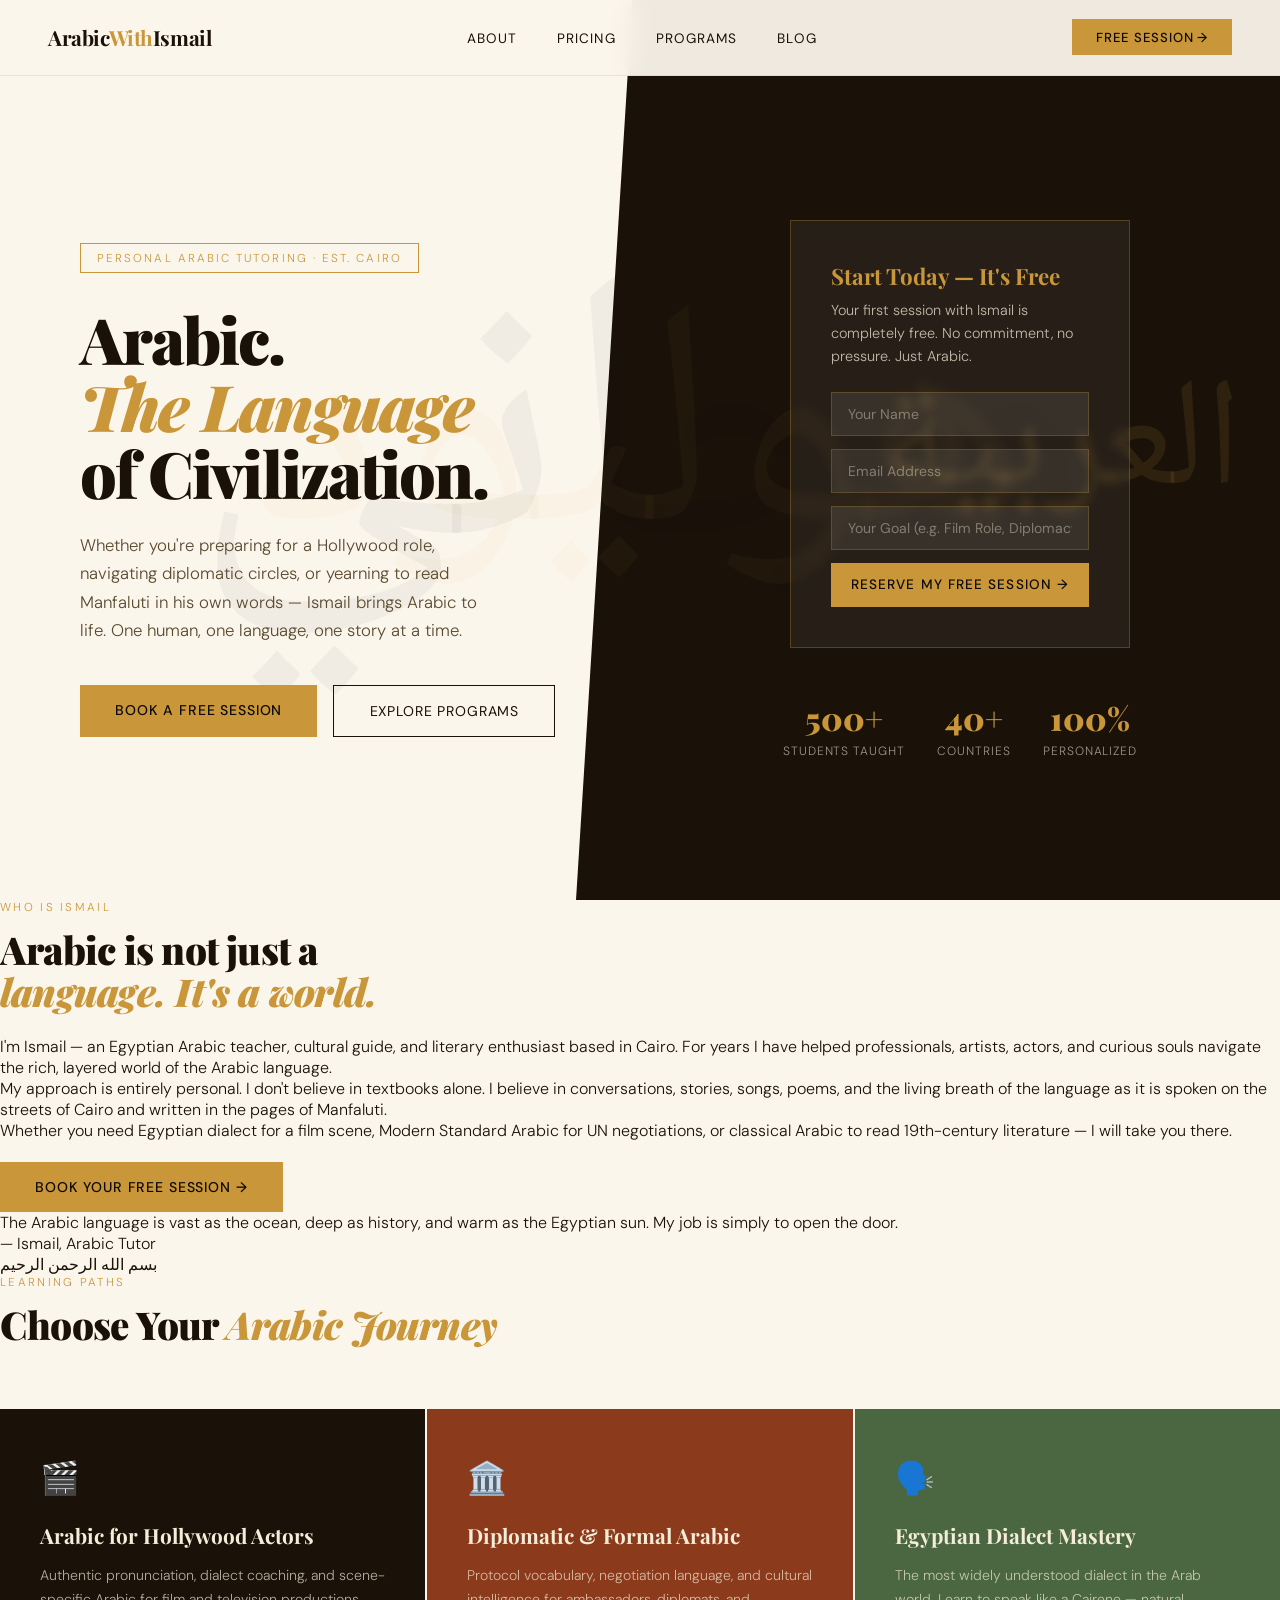
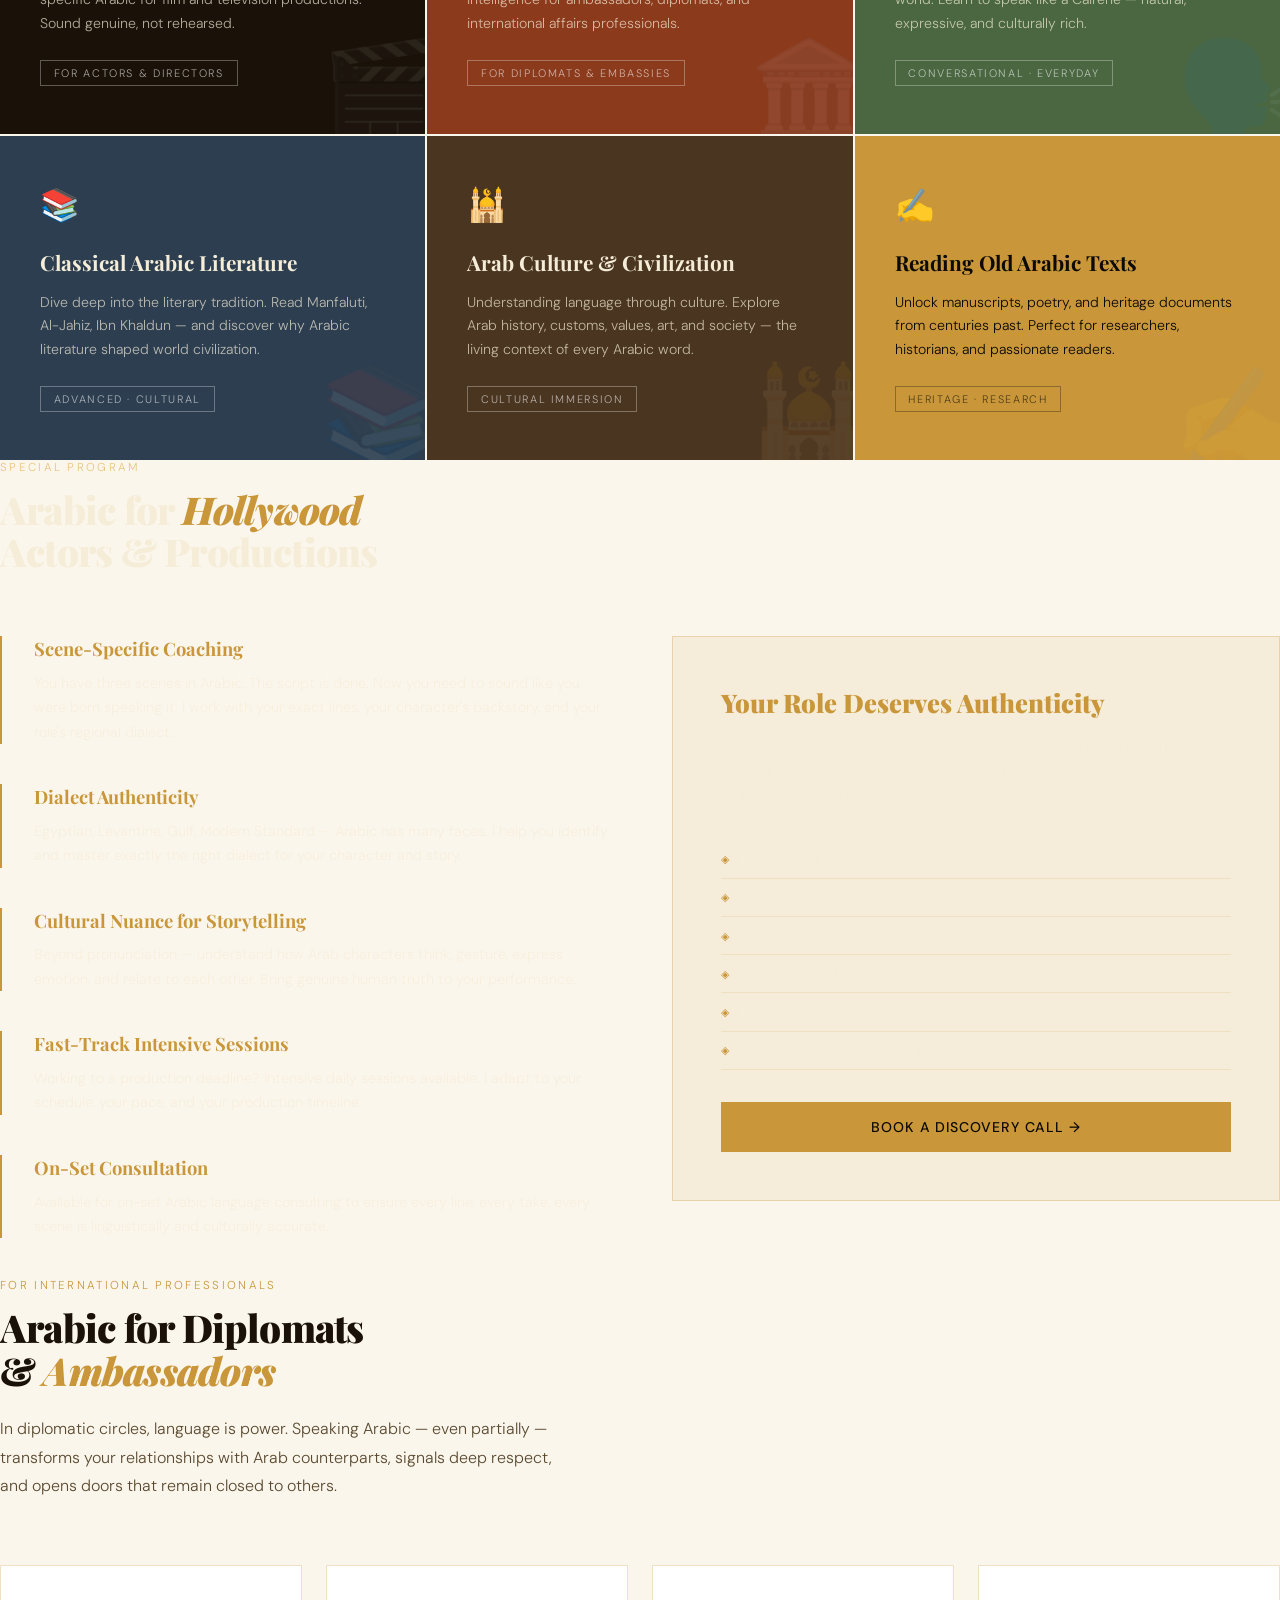
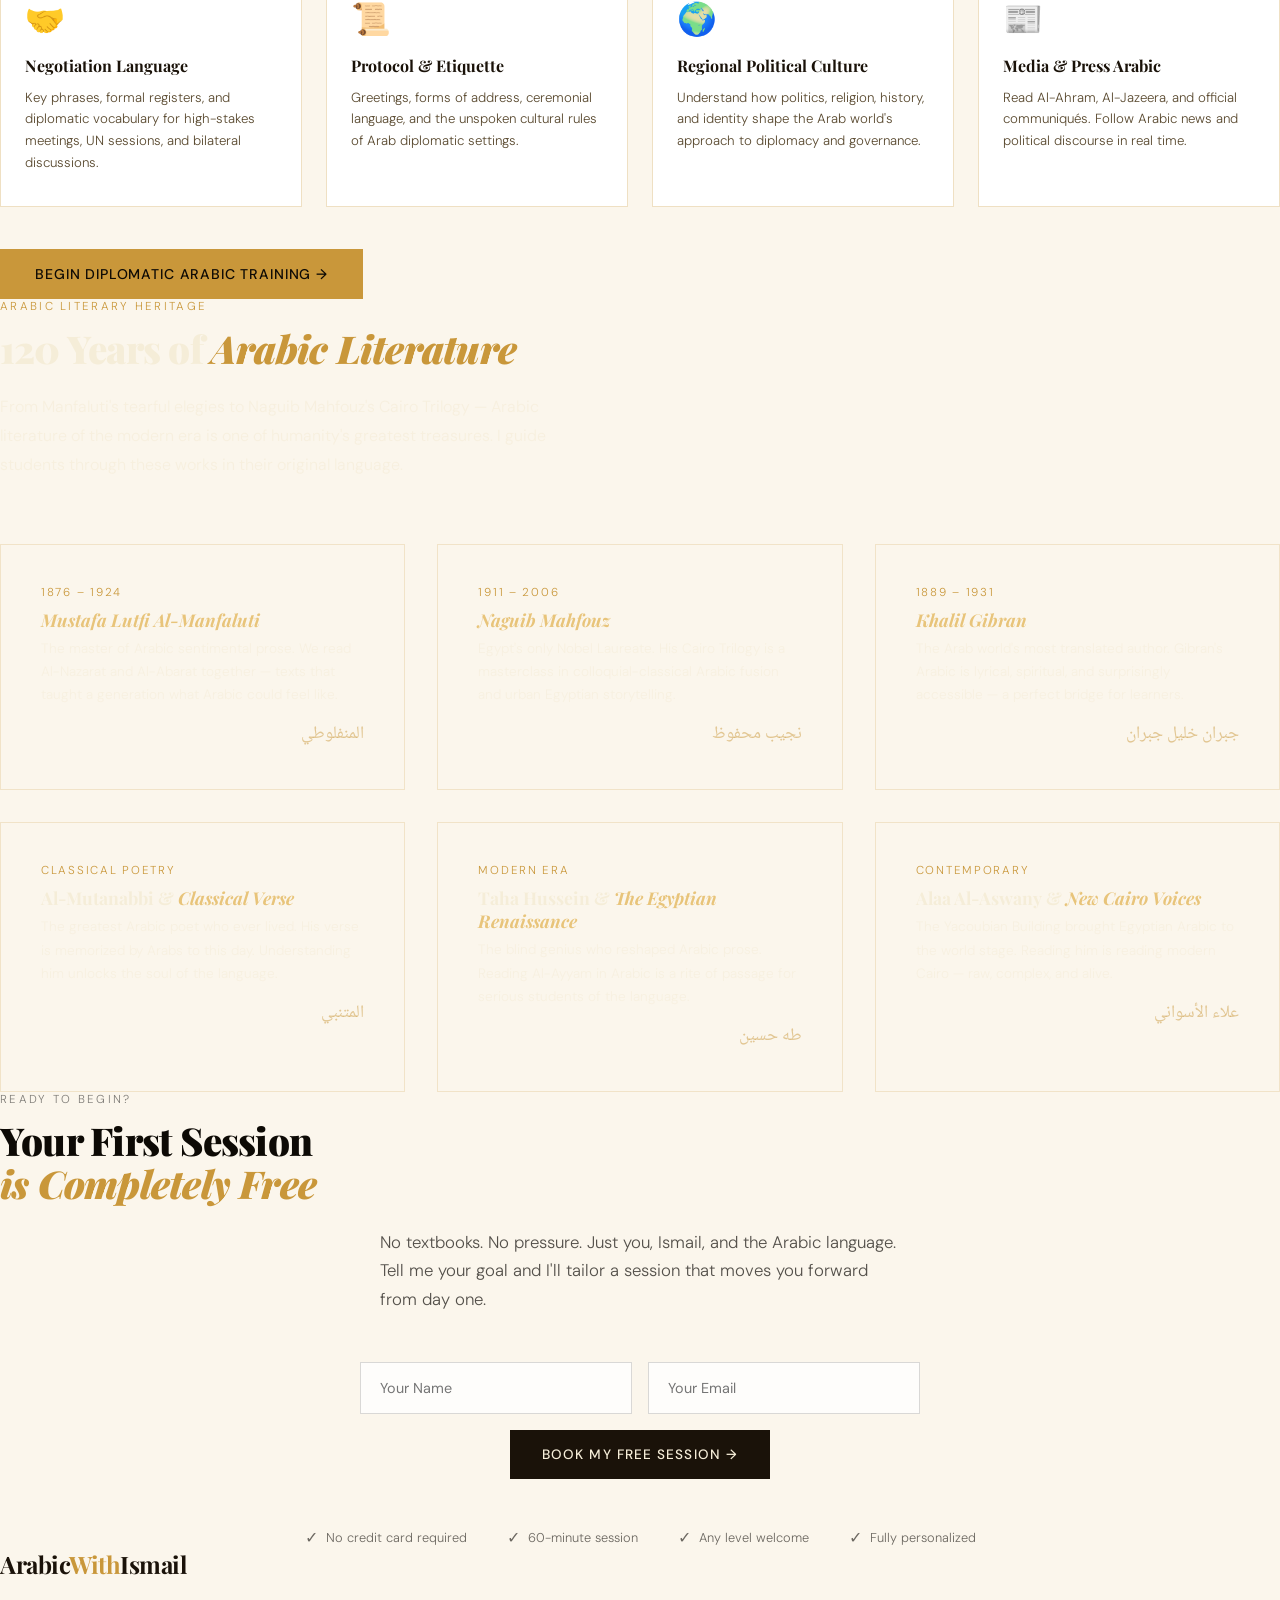
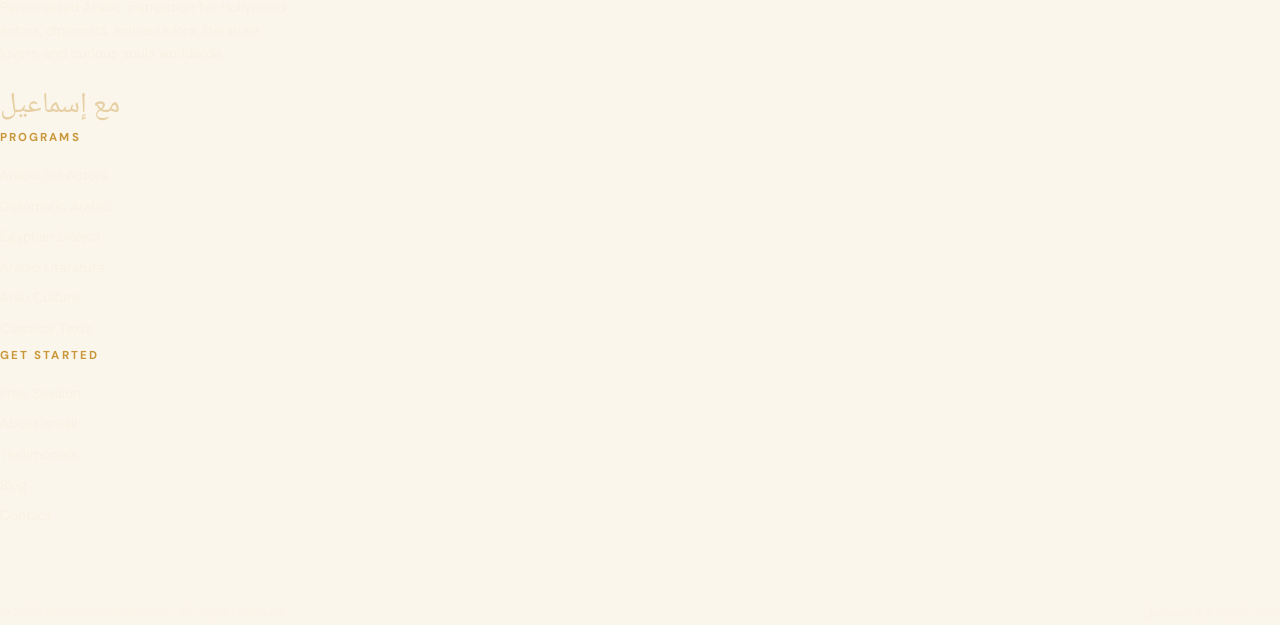
==== commit 87b22705: "Add files via upload" ====
--- a/index.html
+++ b/index.html
@@ -14,7 +14,7 @@
   <a href="index.html" class="nav-logo">Arabic<span>With</span>Ismail</a>
   <ul class="nav-links" id="navLinks">
     <li><a href="about.html">About</a></li>
-    <li><a href="ArabicWithIsmail-Pricing.html">Pricing</a></li>
+    <li><a href="pricing.html">Pricing</a></li>
     <li><a href="programs.html">Programs</a></li>
     <li><a href="blog.html">Blog</a></li>
   </ul>
@@ -28,7 +28,7 @@
 <div class="mobile-menu" id="mobileMenu">
   <ul>
     <li><a href="about.html" onclick="toggleMenu()">About</a></li>
-    <li><a href="ArabicWithIsmail-Pricing.html" onclick="toggleMenu()">Pricing</a></li>
+    <li><a href="pricing.html" onclick="toggleMenu()">Pricing</a></li>
     <li><a href="programs.html" onclick="toggleMenu()">Programs</a></li>
     <li><a href="blog.html" onclick="toggleMenu()">Blog</a></li>
     <li><a href="book.html" onclick="toggleMenu()" class="mobile-cta">Free Session →</a></li>
--- a/style.css
+++ b/style.css
@@ -116,75 +116,161 @@
   .nav-cta:hover { background: var(--gold-light); }
 
   /* ── HERO ── */
+  .hero {
+    min-height: 100vh;
+    display: grid; grid-template-columns: 1fr 1fr;
+    position: relative; overflow: hidden;
+    padding-top: 80px;
+  }
+  .hero-bg-arabic {
+    position: absolute; top: 0; right: 0;
+    width: 55%; height: 100%;
+    background: var(--ink);
+    clip-path: polygon(8% 0, 100% 0, 100% 100%, 0% 100%);
+    z-index: 0;
+  }
+  .hero-calligraphy {
+    position: absolute; right: 3%; top: 50%;
+    transform: translateY(-50%);
+    font-family: 'Noto Naskh Arabic', serif;
+    font-size: clamp(5rem, 12vw, 14rem);
+    color: rgba(201,151,58,0.12);
+    line-height: 1; z-index: 1;
+    pointer-events: none; white-space: nowrap;
+  }
+  .hero-left {
+    position: relative; z-index: 2;
+    display: flex; flex-direction: column;
+    justify-content: center;
+    padding: 5rem 4rem 5rem 5rem;
+  }
+  .hero-tag {
+    display: inline-block;
+    border: 1px solid var(--gold);
+    color: var(--gold);
+    font-size: 0.72rem; letter-spacing: 0.18em;
+    text-transform: uppercase;
+    padding: 0.4rem 1rem;
+    margin-bottom: 2rem; width: fit-content;
+  }
+  .hero-title {
+    font-family: 'Playfair Display', serif;
+    font-size: clamp(2.8rem, 5vw, 5rem);
+    font-weight: 900; line-height: 1.05;
+    letter-spacing: -0.03em; margin-bottom: 1.5rem;
+  }
+  .hero-title em { font-style: italic; color: var(--gold); }
+  .hero-subtitle {
+    font-size: 1.05rem; line-height: 1.7;
+    color: #5A4A30; max-width: 420px;
+    margin-bottom: 2.5rem; font-weight: 300;
+  }
+  .hero-btns { display: flex; gap: 1rem; flex-wrap: wrap; }
+  .hero-right {
+    position: relative; z-index: 2;
+    display: flex; flex-direction: column;
+    justify-content: center; align-items: center;
+    padding: 5rem 4rem;
+  }
+  .hero-card {
+    background: rgba(255,255,255,0.06);
+    border: 1px solid rgba(201,151,58,0.3);
+    padding: 2.5rem; max-width: 340px; width: 100%;
+    backdrop-filter: blur(4px);
+  }
+  .hero-card-title {
+    font-family: 'Playfair Display', serif;
+    font-size: 1.4rem; font-weight: 700;
+    color: var(--gold); margin-bottom: 0.5rem;
+  }
+  .hero-card p { color: rgba(245,237,216,0.75); font-size: 0.9rem; line-height: 1.6; margin-bottom: 1.5rem; }
+  .hero-card-form { display: flex; flex-direction: column; gap: 0.8rem; }
+  .hero-card-form input {
+    background: rgba(255,255,255,0.08);
+    border: 1px solid rgba(201,151,58,0.25);
+    padding: 0.75rem 1rem;
+    color: var(--sand); font-family: 'DM Sans', sans-serif;
+    font-size: 0.88rem; outline: none;
+    transition: border-color 0.2s;
+  }
+  .hero-card-form input::placeholder { color: rgba(245,237,216,0.4); }
+  .hero-card-form input:focus { border-color: var(--gold); }
+  .hero-card-form button {
+    background: var(--gold); color: var(--dark);
+    border: none; padding: 0.85rem;
+    font-family: 'DM Sans', sans-serif;
+    font-size: 0.85rem; font-weight: 500;
+    letter-spacing: 0.08em; text-transform: uppercase;
+    cursor: pointer; transition: background 0.2s;
+  }
+  .hero-card-form button:hover { background: var(--gold-light); }
+  .hero-stats { display: flex; gap: 2rem; margin-top: 3rem; }
+  .stat { text-align: center; }
+  .stat-num {
+    font-family: 'Playfair Display', serif;
+    font-size: 2rem; font-weight: 900;
+    color: var(--gold); display: block;
+  }
+  .stat-label { font-size: 0.75rem; color: rgba(245,237,216,0.6); letter-spacing: 0.08em; text-transform: uppercase; }
+
+  /* ── ABOUT HERO (about.html) ── */
   .about-hero {
     min-height: 70vh;
     display: grid; grid-template-columns: 1fr 1fr;
     padding-top: 80px;
     position: relative; overflow: hidden;
   }
-  .hero-left {
+  .about-hero .hero-left {
     background: var(--ink);
     padding: 6rem 4rem 5rem 5rem;
     display: flex; flex-direction: column;
     justify-content: center;
     position: relative; overflow: hidden;
-  }
-  .hero-left::before {
+    z-index: 1;
+  }
+  .about-hero .hero-left::before {
     content: 'إسماعيل';
     position: absolute; bottom: -2rem; left: -1rem;
     font-family: 'Noto Naskh Arabic', serif;
     font-size: 10rem; color: rgba(201,151,58,0.06);
     line-height: 1; pointer-events: none;
   }
-  .hero-tag {
-    display: inline-block;
-    border: 1px solid rgba(201,151,58,0.4);
-    color: var(--gold);
-    font-size: 0.72rem; letter-spacing: 0.2em;
-    text-transform: uppercase;
-    padding: 0.4rem 1rem;
-    margin-bottom: 2rem; width: fit-content;
-    position: relative; z-index: 1;
-  }
-  .hero-left h1 {
+  .about-hero .hero-left h1 {
     font-family: 'Playfair Display', serif;
     font-size: clamp(2.5rem, 4vw, 4rem);
     font-weight: 900; line-height: 1.05;
     color: var(--sand); letter-spacing: -0.03em;
-    margin-bottom: 1.5rem;
-    position: relative; z-index: 1;
-  }
-  .hero-left h1 em { font-style: italic; color: var(--gold); }
-  .hero-left p {
+    margin-bottom: 1.5rem; position: relative; z-index: 1;
+  }
+  .about-hero .hero-left h1 em { font-style: italic; color: var(--gold); }
+  .about-hero .hero-left p {
     font-size: 1rem; line-height: 1.8;
     color: rgba(245,237,216,0.7);
     max-width: 420px; margin-bottom: 2rem;
     position: relative; z-index: 1;
   }
-  .dialect-badges {
-    display: flex; gap: 0.8rem; flex-wrap: wrap;
-    position: relative; z-index: 1;
-  }
+  .about-hero .hero-right {
+    background: var(--sand);
+    padding: 6rem 4rem 5rem;
+    display: flex; flex-direction: column;
+    justify-content: center;
+    position: relative; overflow: hidden;
+    z-index: 1;
+  }
+  .about-hero .hero-right::after {
+    content: '٣';
+    position: absolute; bottom: -3rem; right: -1rem;
+    font-family: 'Noto Naskh Arabic', serif;
+    font-size: 18rem; color: rgba(201,151,58,0.06);
+    line-height: 1; pointer-events: none;
+  }
+  .dialect-badges { display: flex; gap: 0.8rem; flex-wrap: wrap; position: relative; z-index: 1; }
   .dialect-badge {
     border: 1px solid rgba(201,151,58,0.4);
     color: var(--gold-light);
     font-size: 0.75rem; letter-spacing: 0.1em;
     text-transform: uppercase; padding: 0.4rem 0.9rem;
   }
-  .hero-right {
-    background: var(--sand);
-    padding: 6rem 4rem 5rem;
-    display: flex; flex-direction: column;
-    justify-content: center;
-    position: relative; overflow: hidden;
-  }
-  .hero-right::after {
-    content: '٣';
-    position: absolute; bottom: -3rem; right: -1rem;
-    font-family: 'Noto Naskh Arabic', serif;
-    font-size: 18rem; color: rgba(201,151,58,0.06);
-    line-height: 1; pointer-events: none;
-  }
   .quick-facts { list-style: none; position: relative; z-index: 1; }
   .quick-facts li {
     padding: 1.2rem 0;
@@ -199,7 +285,7 @@
   }
   .fact-value { font-size: 0.92rem; line-height: 1.5; color: #4A3A20; }
 
-  /* ── SECTION BASE ── */
+/* ── SECTION BASE ── */
   .section { padding: 6rem 5rem; }
   .section-tag {
     font-size: 0.72rem; letter-spacing: 0.2em;
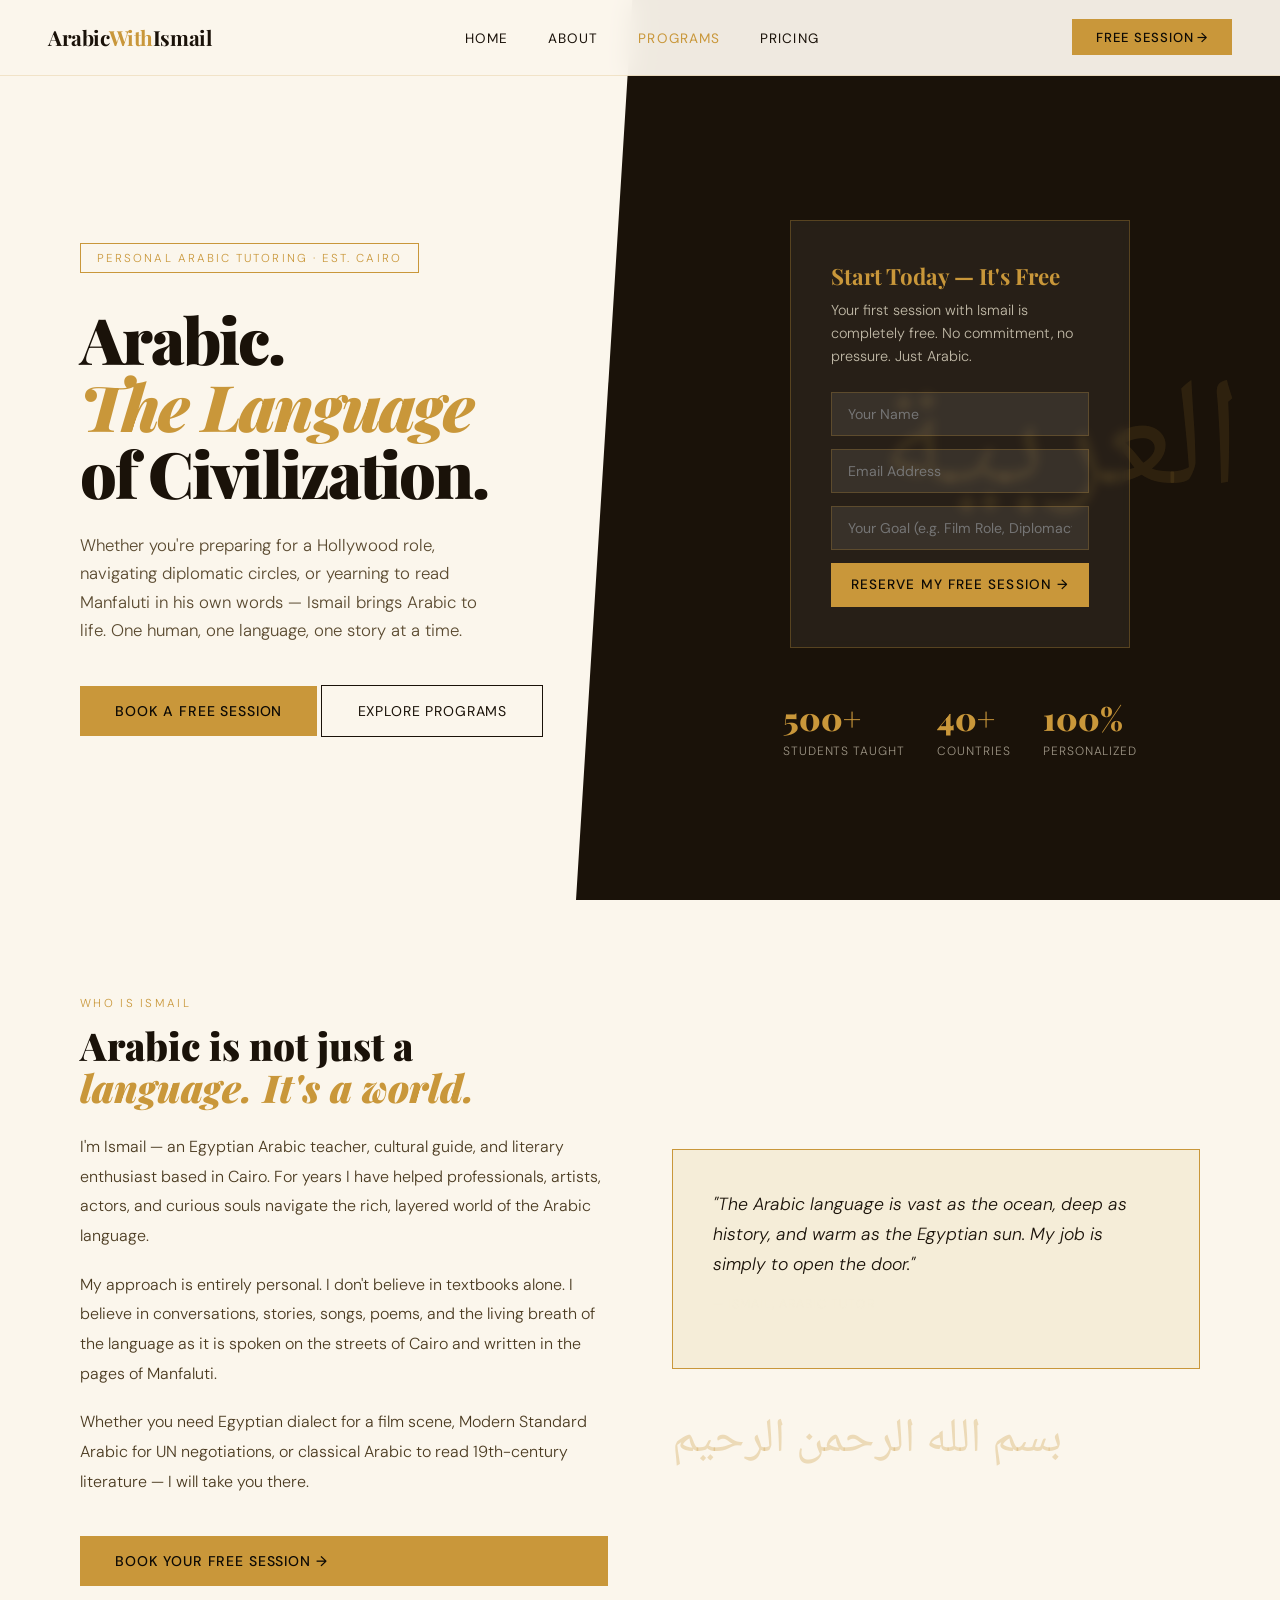
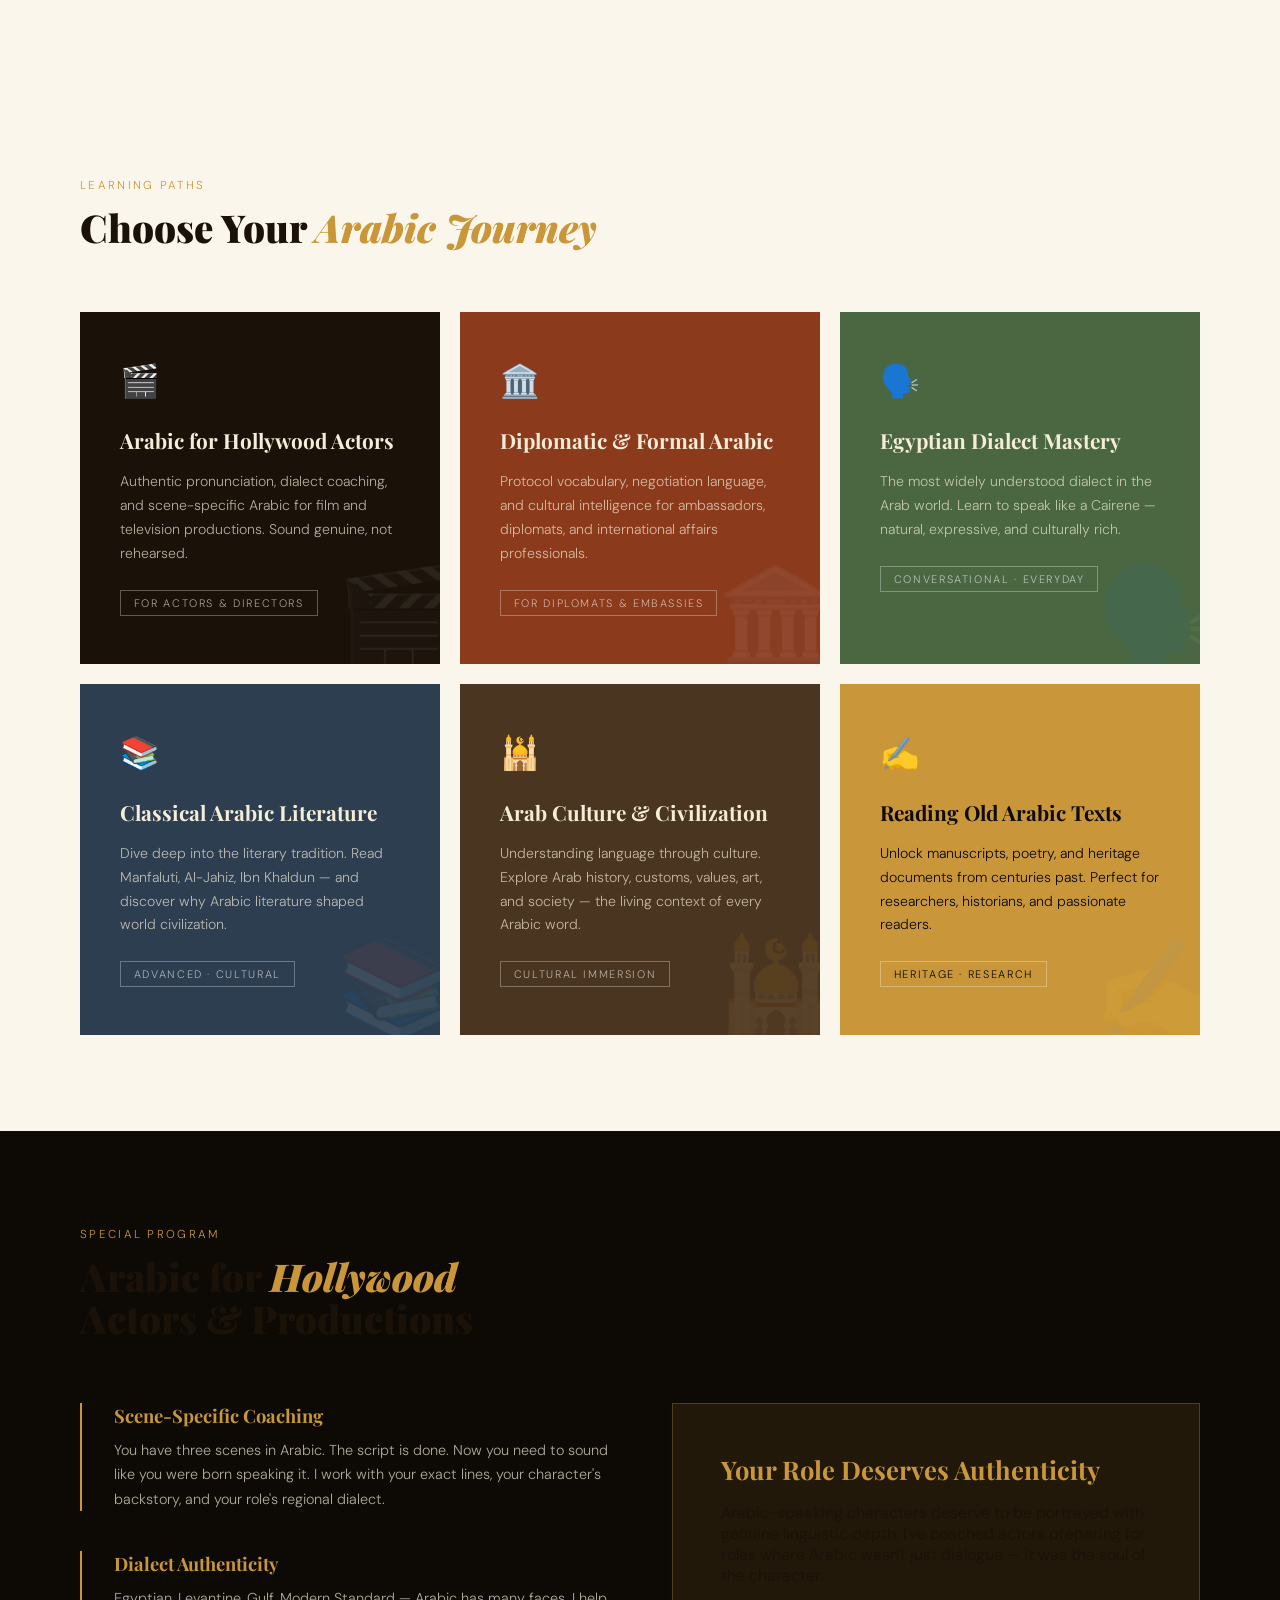
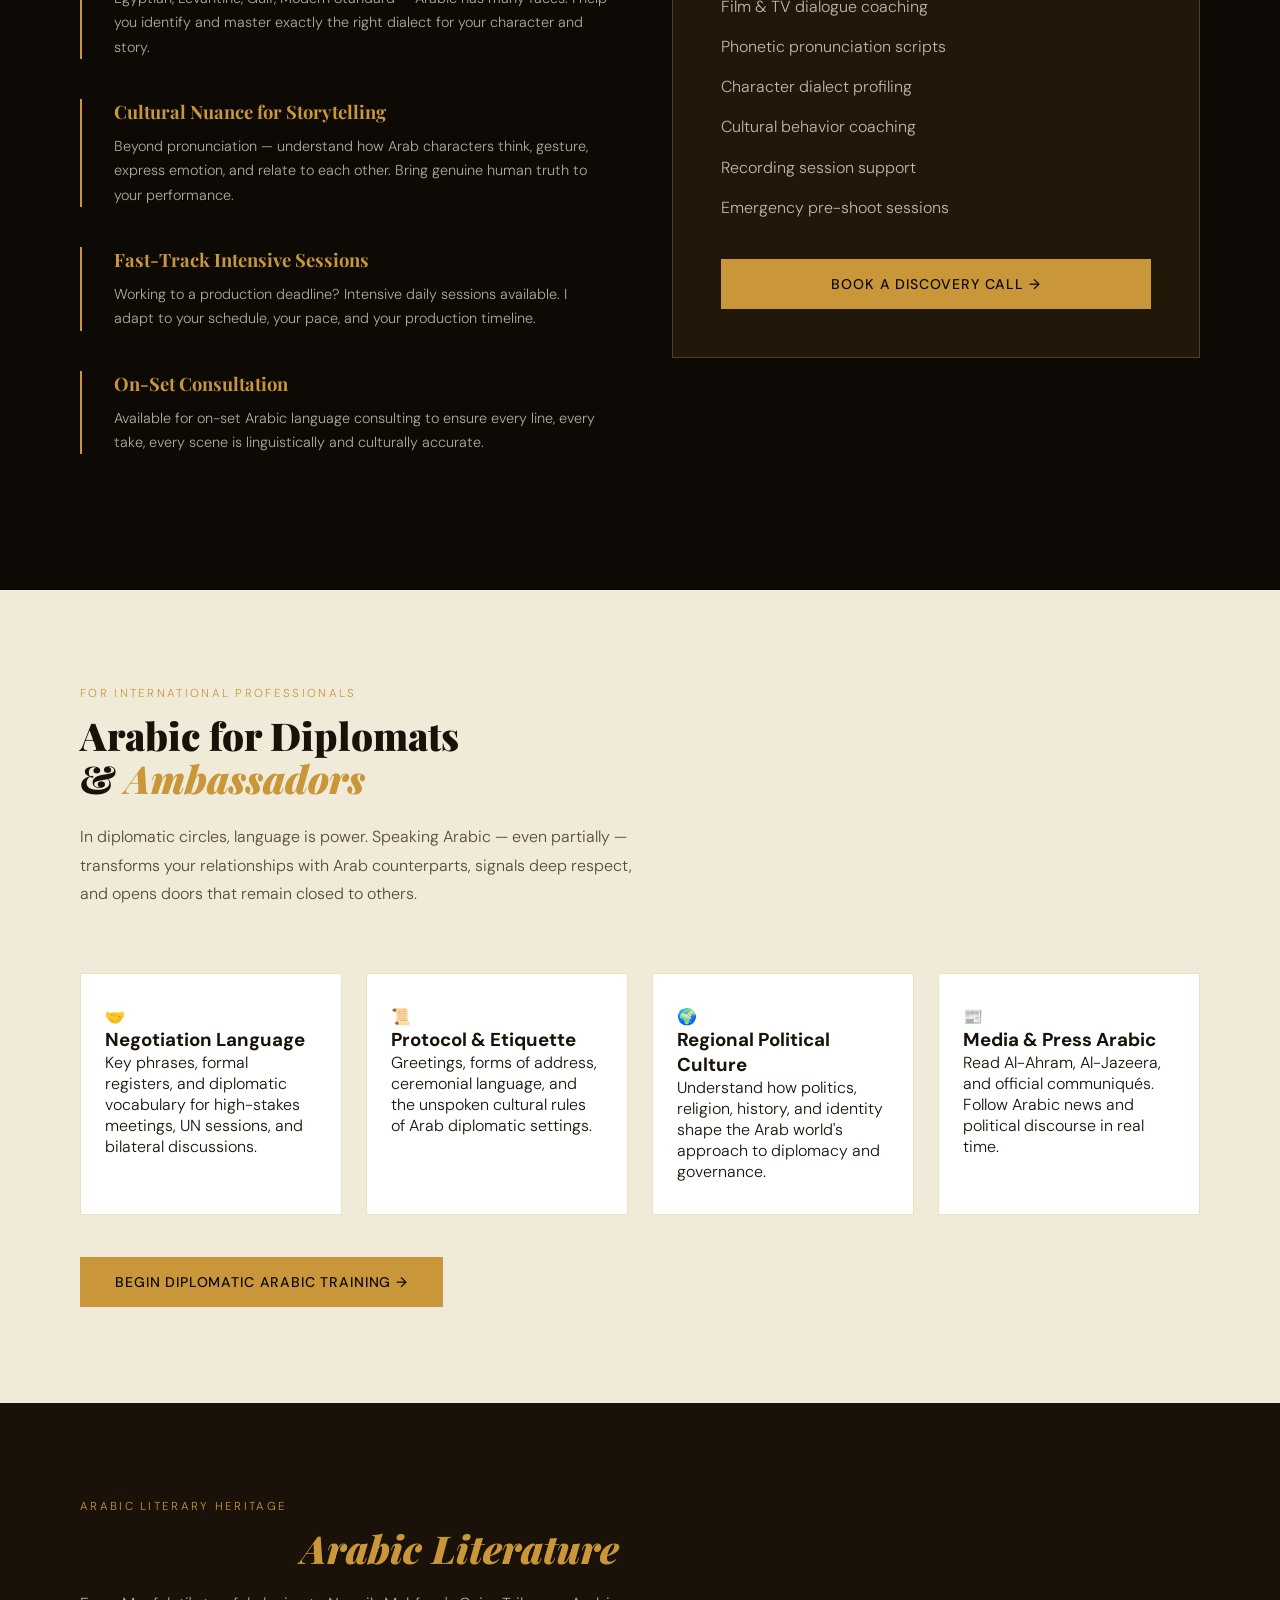
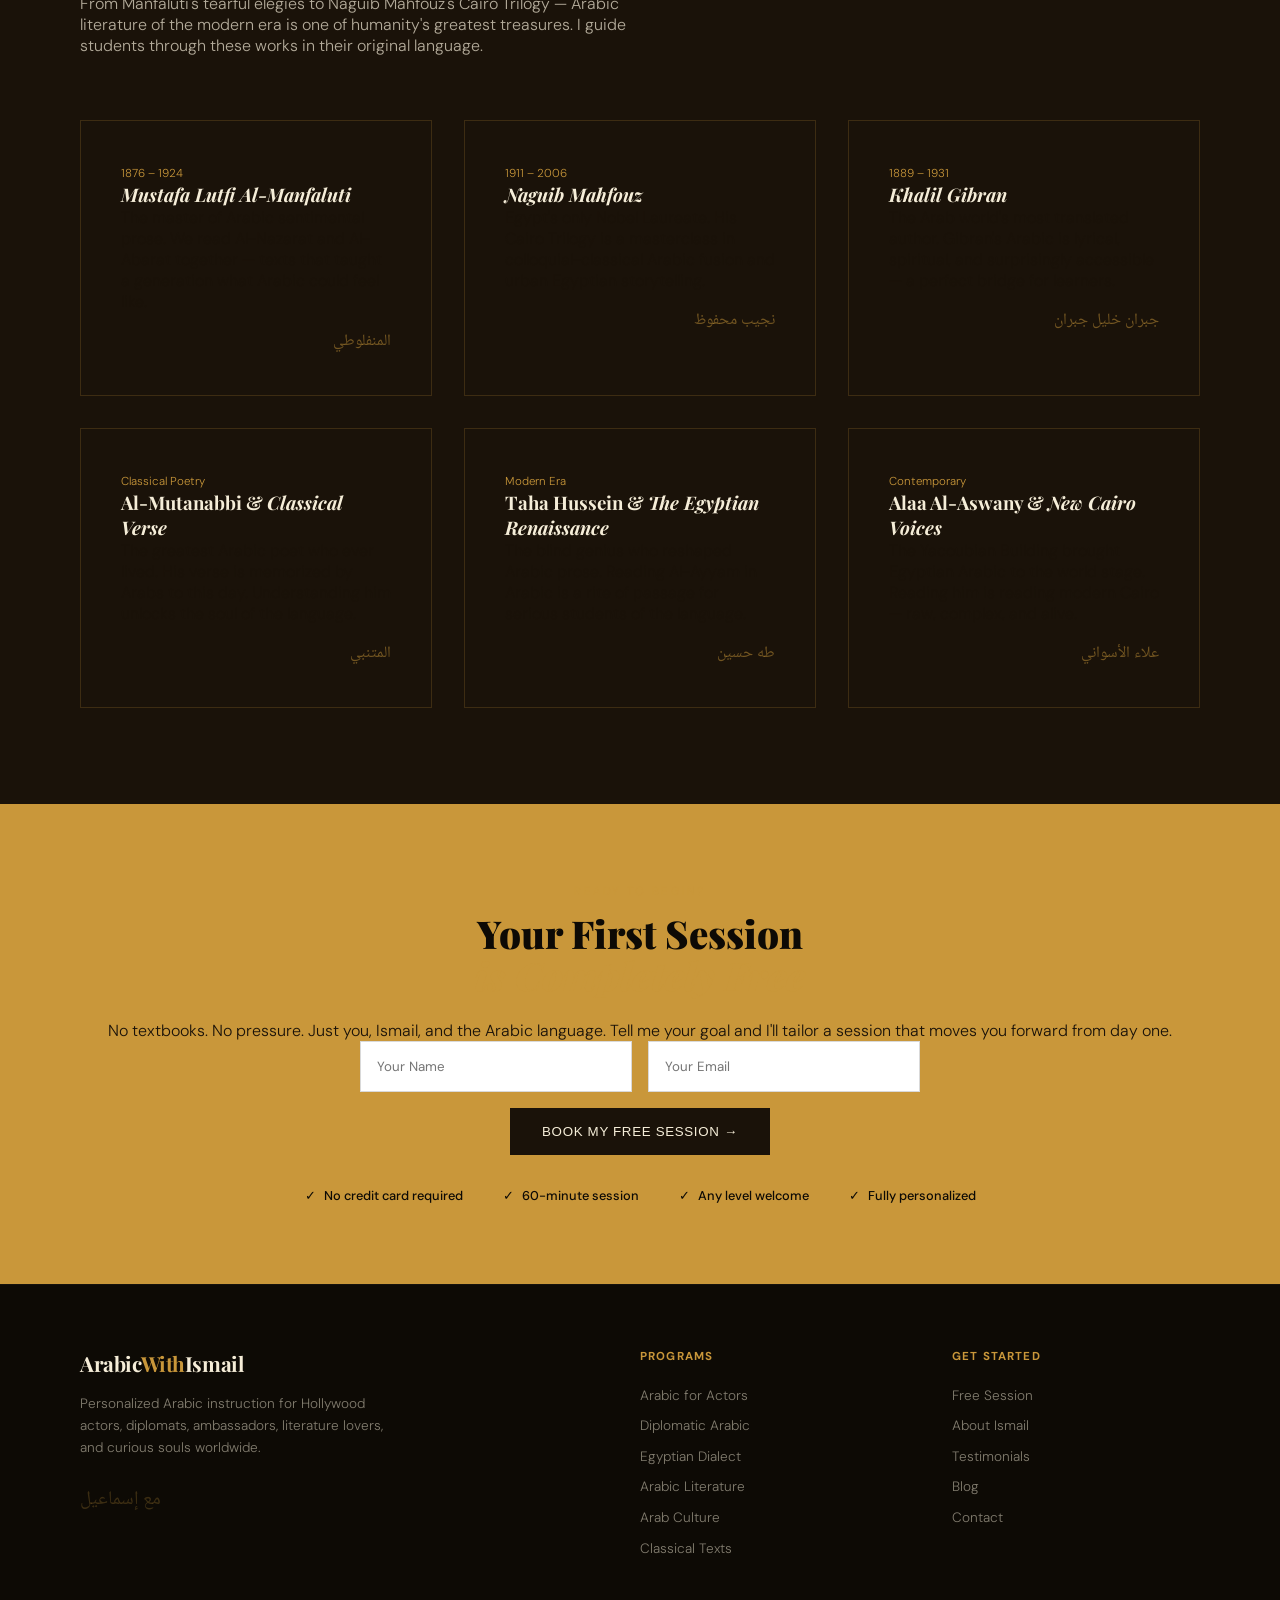
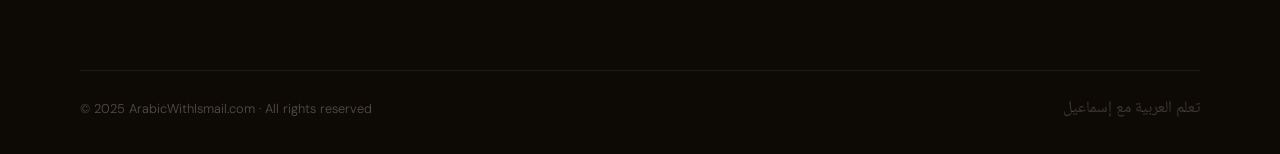
==== commit b121aaa7: "Add files via upload" ====
--- a/index.html
+++ b/index.html
@@ -1,11 +1,11 @@
 <!DOCTYPE html>
 <html lang="en">
 <head>
-<meta charset="UTF-8">
-<link rel="stylesheet" href="style.css">
-<meta name="viewport" content="width=device-width, initial-scale=1.0">
-<title>Arabic With Ismail | Learn Arabic for Actors, Diplomats & Culture Seekers</title>
-<meta name="description" content="Master Arabic with Ismail — personalized lessons for Hollywood actors, diplomats, ambassadors, and culture enthusiasts. Book your FREE session today.">
+    <meta charset="UTF-8">
+    <link rel="stylesheet" href="style.css">
+    <meta name="viewport" content="width=device-width, initial-scale=1.0">
+    <title>Arabic With Ismail | Learn Arabic for Actors, Diplomats & Culture Seekers</title>
+    <meta name="description" content="Master Arabic with Ismail — personalized lessons for Hollywood actors, diplomats, ambassadors, and culture enthusiasts. Book your FREE session today.">
 </head>
 <body>
 
@@ -13,25 +13,26 @@
 <nav>
   <a href="index.html" class="nav-logo">Arabic<span>With</span>Ismail</a>
   <ul class="nav-links" id="navLinks">
-    <li><a href="about.html">About</a></li>
-    <li><a href="pricing.html">Pricing</a></li>
-    <li><a href="programs.html">Programs</a></li>
-    <li><a href="blog.html">Blog</a></li>
+	<li><a href="index.html">Home</a></li>
+        <li><a href="about.html">About</a></li>
+        <li><a href="programs.html" style="color: var(--gold);">Programs</a></li>
+        <li><a href="pricing.html">Pricing</a></li>
   </ul>
   <div style="display:flex;align-items:center;gap:1rem;">
-    <a href="book.html" class="nav-cta">Free Session →</a>
+    <a href="free-lesson.html" class="nav-cta">Free Session →</a>
     <button class="hamburger" id="hamburger" onclick="toggleMenu()" aria-label="Menu">
       <span></span><span></span><span></span>
     </button>
   </div>
 </nav>
+
 <div class="mobile-menu" id="mobileMenu">
   <ul>
     <li><a href="about.html" onclick="toggleMenu()">About</a></li>
     <li><a href="pricing.html" onclick="toggleMenu()">Pricing</a></li>
     <li><a href="programs.html" onclick="toggleMenu()">Programs</a></li>
     <li><a href="blog.html" onclick="toggleMenu()">Blog</a></li>
-    <li><a href="book.html" onclick="toggleMenu()" class="mobile-cta">Free Session →</a></li>
+    <li><a href="free-lesson.html" onclick="toggleMenu()" class="mobile-cta">Free Session →</a></li>
   </ul>
 </div>
 
@@ -51,7 +52,7 @@
       Whether you're preparing for a Hollywood role, navigating diplomatic circles, or yearning to read Manfaluti in his own words — Ismail brings Arabic to life. One human, one language, one story at a time.
     </p>
     <div class="hero-btns">
-      <a href="#free-session" class="btn-primary">Book a Free Session</a>
+      <a href="free-lesson.html" class="btn-primary">Book a Free Session</a>
       <a href="#tracks" class="btn-ghost">Explore Programs</a>
     </div>
   </div>
@@ -85,29 +86,29 @@
 </section>
 
 <!-- ABOUT -->
-<section class="about" id="about">
-  <div class="about-left">
+<section class="section about" id="about">
+  <div class="hero-left" style="padding:0; background:none;">
     <span class="section-tag">Who is Ismail</span>
     <h2 class="section-title">Arabic is not just a<br><em>language. It's a world.</em></h2>
-    <div class="about-body">
+    <div class="body-text">
       <p>I'm Ismail — an Egyptian Arabic teacher, cultural guide, and literary enthusiast based in Cairo. For years I have helped professionals, artists, actors, and curious souls navigate the rich, layered world of the Arabic language.</p>
       <p>My approach is entirely personal. I don't believe in textbooks alone. I believe in conversations, stories, songs, poems, and the living breath of the language as it is spoken on the streets of Cairo and written in the pages of Manfaluti.</p>
       <p>Whether you need Egyptian dialect for a film scene, Modern Standard Arabic for UN negotiations, or classical Arabic to read 19th-century literature — I will take you there.</p>
     </div>
     <br>
-    <a href="#free-session" class="btn-primary">Book Your Free Session →</a>
-  </div>
-  <div class="about-right">
-    <div class="about-quote-box">
-      <p class="about-quote">The Arabic language is vast as the ocean, deep as history, and warm as the Egyptian sun. My job is simply to open the door.</p>
-      <div class="about-quote-author">— Ismail, Arabic Tutor</div>
-    </div>
-    <div class="arabic-ornament">بسم الله الرحمن الرحيم</div>
+    <a href="free-lesson.html" class="btn-primary">Book Your Free Session →</a>
+  </div>
+  <div class="hero-right" style="padding:0; background:none; align-items:flex-start; margin-top:2rem;">
+    <div class="book-card" style="background:var(--sand); border-color:var(--gold); width:100%;">
+      <p style="color:var(--ink); font-style:italic; font-size:1.1rem; line-height:1.7;">"The Arabic language is vast as the ocean, deep as history, and warm as the Egyptian sun. My job is simply to open the door."</p>
+      <span class="book-author" style="margin-top:1rem; display:block;">— Ismail, Arabic Tutor</span>
+    </div>
+    <div class="hero-calligraphy" style="position:static; transform:none; font-size:3rem; color:rgba(201,151,58,0.3); margin-top:1rem;">بسم الله الرحمن الرحيم</div>
   </div>
 </section>
 
 <!-- TRACKS -->
-<section class="tracks" id="tracks">
+<section class="section tracks" id="tracks">
   <span class="section-tag">Learning Paths</span>
   <h2 class="section-title">Choose Your <em>Arabic Journey</em></h2>
   <div class="tracks-grid">
@@ -164,9 +165,9 @@
 </section>
 
 <!-- HOLLYWOOD SECTION -->
-<section class="hollywood" id="hollywood">
+<section class="section hollywood" id="hollywood">
   <span class="section-tag">Special Program</span>
-  <h2 class="section-title" style="color:var(--sand);">Arabic for <em>Hollywood</em><br>Actors & Productions</h2>
+  <h2 class="section-title">Arabic for <em>Hollywood</em><br>Actors & Productions</h2>
 
   <div class="hollywood-grid">
     <div>
@@ -204,17 +205,17 @@
           <li>Recording session support</li>
           <li>Emergency pre-shoot sessions</li>
         </ul>
-        <a href="#free-session" class="btn-primary" style="display:block;text-align:center;">Book a Discovery Call →</a>
+        <a href="free-lesson.html" class="btn-primary" style="display:block;text-align:center;">Book a Discovery Call →</a>
       </div>
     </div>
   </div>
 </section>
 
 <!-- DIPLOMATS SECTION -->
-<section class="diplomats" id="diplomats">
+<section class="section diplomats" id="diplomats">
   <span class="section-tag">For International Professionals</span>
   <h2 class="section-title">Arabic for Diplomats<br>& <em>Ambassadors</em></h2>
-  <p style="max-width:580px;line-height:1.8;color:#5A4A30;margin-bottom:1rem;">
+  <p style="max-width:580px;line-height:1.8;color:#5A4A30;margin-bottom:2rem;">
     In diplomatic circles, language is power. Speaking Arabic — even partially — transforms your relationships with Arab counterparts, signals deep respect, and opens doors that remain closed to others.
   </p>
 
@@ -242,13 +243,13 @@
   </div>
 
   <br><br>
-  <a href="#free-session" class="btn-primary">Begin Diplomatic Arabic Training →</a>
+  <a href="free-lesson.html" class="btn-primary">Begin Diplomatic Arabic Training →</a>
 </section>
 
 <!-- LITERATURE SECTION -->
-<section class="literature" id="literature">
+<section class="section literature" id="literature">
   <span class="section-tag">Arabic Literary Heritage</span>
-  <h2 class="section-title" style="color:var(--sand);">120 Years of <em>Arabic Literature</em></h2>
+  <h2 class="section-title">120 Years of <em>Arabic Literature</em></h2>
   <p class="literature-intro">
     From Manfaluti's tearful elegies to Naguib Mahfouz's Cairo Trilogy — Arabic literature of the modern era is one of humanity's greatest treasures. I guide students through these works in their original language.
   </p>
@@ -294,7 +295,7 @@
 </section>
 
 <!-- FREE SESSION CTA -->
-<section class="free-session" id="free-session">
+<section class="section free-session" id="free-session">
   <span class="section-tag">Ready to Begin?</span>
   <h2 class="section-title">Your First Session<br><em>is Completely Free</em></h2>
   <p>No textbooks. No pressure. Just you, Ismail, and the Arabic language. Tell me your goal and I'll tailor a session that moves you forward from day one.</p>
@@ -345,6 +346,11 @@
   </div>
 </footer>
 
-<script src="nav.js"></script>
+<script>
+function toggleMenu() {
+    document.getElementById('mobileMenu').classList.toggle('open');
+    document.getElementById('hamburger').classList.toggle('open');
+}
+</script>
 </body>
-</html>
+</html>
--- a/style.css
+++ b/style.css
@@ -1,1305 +1,502 @@
 /* ================================================
-   ArabicWithIsmail.com — Unified Stylesheet
+   ArabicWithIsmail.com — Unified & Clean Stylesheet
    ================================================ */
 
 @import url('https://fonts.googleapis.com/css2?family=Playfair+Display:ital,wght@0,400;0,700;0,900;1,400&family=DM+Sans:wght@300;400;500&family=Noto+Naskh+Arabic:wght@400;700&display=swap');
 
-
-  :root {
-    --sand: #F5EDD8;
-    --ink: #1A1209;
-    --gold: #C9973A;
-    --gold-light: #E8C47A;
-    --rust: #8B3A1C;
-    --sage: #4A6741;
-    --cream: #FBF6EC;
-    --dark: #0D0A05;
-  }
-
-  *, *::before, *::after { box-sizing: border-box; margin: 0; padding: 0; }
-  html { scroll-behavior: smooth; }
-  body {
-    background: var(--cream);
-    color: var(--ink);
-    font-family: 'DM Sans', sans-serif;
-    font-weight: 300;
-    overflow-x: hidden;
-  }
-
-  /* ── NAV ── */
-  nav {
-    position: fixed; top: 0; width: 100%; z-index: 100;
-    padding: 1.2rem 3rem;
-    display: flex; align-items: center; justify-content: space-between;
-    background: rgba(251,246,236,0.95);
-    backdrop-filter: blur(12px);
-    border-bottom: 1px solid rgba(201,151,58,0.2);
-  }
-  .nav-logo {
-    font-family: 'Playfair Display', serif;
-    font-size: 1.3rem; font-weight: 700;
-    color: var(--ink); text-decoration: none;
-    letter-spacing: -0.02em;
-  }
-  .nav-logo span { color: var(--gold); }
-
-  .nav-links { display: flex; gap: 2.5rem; list-style: none; }
-  .nav-links a {
-    text-decoration: none; color: var(--ink);
-    font-size: 0.85rem; font-weight: 400;
-    letter-spacing: 0.08em; text-transform: uppercase;
-    transition: color 0.2s;
-  }
-  .nav-links a:hover { color: var(--gold); }
-  @media (max-width: 900px) { .nav-links { display: none; } }
-
-  .hamburger {
-    display: none;
-    flex-direction: column;
-    gap: 5px;
-    background: none;
-    border: none;
-    cursor: pointer;
-    padding: 4px;
-  }
-  .hamburger span {
-    display: block;
-    width: 24px;
-    height: 2px;
-    background: var(--ink);
-    transition: all 0.3s;
-  }
-  .hamburger.open span:nth-child(1) { transform: translateY(7px) rotate(45deg); }
-  .hamburger.open span:nth-child(2) { opacity: 0; }
-  .hamburger.open span:nth-child(3) { transform: translateY(-7px) rotate(-45deg); }
-  .mobile-menu {
-    display: none;
-    position: fixed;
-    top: 65px; left: 0; right: 0;
-    background: rgba(251,246,236,0.98);
-    backdrop-filter: blur(12px);
-    border-bottom: 1px solid rgba(201,151,58,0.2);
-    z-index: 99;
-    padding: 1.5rem 2rem;
-  }
-  .mobile-menu.open { display: block; }
-  .mobile-menu ul { list-style: none; }
-  .mobile-menu ul li { border-bottom: 1px solid rgba(201,151,58,0.15); }
-  .mobile-menu ul li a {
-    display: block;
-    padding: 1rem 0;
-    text-decoration: none;
-    color: var(--ink);
-    font-size: 1rem;
-    letter-spacing: 0.08em;
-    text-transform: uppercase;
-    transition: color 0.2s;
-  }
-  .mobile-menu ul li a:hover { color: var(--gold); }
-  .mobile-menu .mobile-cta {
-    color: var(--gold) !important;
-    font-weight: 500;
-  }
-  @media (max-width: 900px) {
-    .nav-links { display: none !important; }
-    .hamburger { display: flex; }
-  }
-  .nav-cta {
-    background: var(--gold); color: var(--dark);
-    border: none; padding: 0.6rem 1.5rem;
-    font-family: 'DM Sans', sans-serif;
-    font-size: 0.82rem; font-weight: 500;
-    letter-spacing: 0.06em; text-transform: uppercase;
-    cursor: pointer; text-decoration: none;
-    transition: background 0.2s;
-  }
-  .nav-cta:hover { background: var(--gold-light); }
-
-  /* ── HERO ── */
-  .hero {
-    min-height: 100vh;
-    display: grid; grid-template-columns: 1fr 1fr;
-    position: relative; overflow: hidden;
-    padding-top: 80px;
-  }
-  .hero-bg-arabic {
-    position: absolute; top: 0; right: 0;
-    width: 55%; height: 100%;
-    background: var(--ink);
-    clip-path: polygon(8% 0, 100% 0, 100% 100%, 0% 100%);
-    z-index: 0;
-  }
-  .hero-calligraphy {
-    position: absolute; right: 3%; top: 50%;
-    transform: translateY(-50%);
-    font-family: 'Noto Naskh Arabic', serif;
-    font-size: clamp(5rem, 12vw, 14rem);
-    color: rgba(201,151,58,0.12);
-    line-height: 1; z-index: 1;
-    pointer-events: none; white-space: nowrap;
-  }
-  .hero-left {
-    position: relative; z-index: 2;
-    display: flex; flex-direction: column;
-    justify-content: center;
-    padding: 5rem 4rem 5rem 5rem;
-  }
-  .hero-tag {
-    display: inline-block;
-    border: 1px solid var(--gold);
-    color: var(--gold);
-    font-size: 0.72rem; letter-spacing: 0.18em;
-    text-transform: uppercase;
-    padding: 0.4rem 1rem;
-    margin-bottom: 2rem; width: fit-content;
-  }
-  .hero-title {
-    font-family: 'Playfair Display', serif;
-    font-size: clamp(2.8rem, 5vw, 5rem);
-    font-weight: 900; line-height: 1.05;
-    letter-spacing: -0.03em; margin-bottom: 1.5rem;
-  }
-  .hero-title em { font-style: italic; color: var(--gold); }
-  .hero-subtitle {
-    font-size: 1.05rem; line-height: 1.7;
-    color: #5A4A30; max-width: 420px;
-    margin-bottom: 2.5rem; font-weight: 300;
-  }
-  .hero-btns { display: flex; gap: 1rem; flex-wrap: wrap; }
-  .hero-right {
-    position: relative; z-index: 2;
-    display: flex; flex-direction: column;
-    justify-content: center; align-items: center;
-    padding: 5rem 4rem;
-  }
-  .hero-card {
-    background: rgba(255,255,255,0.06);
-    border: 1px solid rgba(201,151,58,0.3);
-    padding: 2.5rem; max-width: 340px; width: 100%;
-    backdrop-filter: blur(4px);
-  }
-  .hero-card-title {
-    font-family: 'Playfair Display', serif;
-    font-size: 1.4rem; font-weight: 700;
-    color: var(--gold); margin-bottom: 0.5rem;
-  }
-  .hero-card p { color: rgba(245,237,216,0.75); font-size: 0.9rem; line-height: 1.6; margin-bottom: 1.5rem; }
-  .hero-card-form { display: flex; flex-direction: column; gap: 0.8rem; }
-  .hero-card-form input {
-    background: rgba(255,255,255,0.08);
-    border: 1px solid rgba(201,151,58,0.25);
-    padding: 0.75rem 1rem;
-    color: var(--sand); font-family: 'DM Sans', sans-serif;
-    font-size: 0.88rem; outline: none;
-    transition: border-color 0.2s;
-  }
-  .hero-card-form input::placeholder { color: rgba(245,237,216,0.4); }
-  .hero-card-form input:focus { border-color: var(--gold); }
-  .hero-card-form button {
-    background: var(--gold); color: var(--dark);
-    border: none; padding: 0.85rem;
-    font-family: 'DM Sans', sans-serif;
-    font-size: 0.85rem; font-weight: 500;
-    letter-spacing: 0.08em; text-transform: uppercase;
-    cursor: pointer; transition: background 0.2s;
-  }
-  .hero-card-form button:hover { background: var(--gold-light); }
-  .hero-stats { display: flex; gap: 2rem; margin-top: 3rem; }
-  .stat { text-align: center; }
-  .stat-num {
-    font-family: 'Playfair Display', serif;
-    font-size: 2rem; font-weight: 900;
-    color: var(--gold); display: block;
-  }
-  .stat-label { font-size: 0.75rem; color: rgba(245,237,216,0.6); letter-spacing: 0.08em; text-transform: uppercase; }
-
-  /* ── ABOUT HERO (about.html) ── */
-  .about-hero {
-    min-height: 70vh;
-    display: grid; grid-template-columns: 1fr 1fr;
-    padding-top: 80px;
-    position: relative; overflow: hidden;
-  }
-  .about-hero .hero-left {
-    background: var(--ink);
-    padding: 6rem 4rem 5rem 5rem;
-    display: flex; flex-direction: column;
-    justify-content: center;
-    position: relative; overflow: hidden;
-    z-index: 1;
-  }
-  .about-hero .hero-left::before {
-    content: 'إسماعيل';
-    position: absolute; bottom: -2rem; left: -1rem;
-    font-family: 'Noto Naskh Arabic', serif;
-    font-size: 10rem; color: rgba(201,151,58,0.06);
-    line-height: 1; pointer-events: none;
-  }
-  .about-hero .hero-left h1 {
-    font-family: 'Playfair Display', serif;
-    font-size: clamp(2.5rem, 4vw, 4rem);
-    font-weight: 900; line-height: 1.05;
-    color: var(--sand); letter-spacing: -0.03em;
-    margin-bottom: 1.5rem; position: relative; z-index: 1;
-  }
-  .about-hero .hero-left h1 em { font-style: italic; color: var(--gold); }
-  .about-hero .hero-left p {
-    font-size: 1rem; line-height: 1.8;
-    color: rgba(245,237,216,0.7);
-    max-width: 420px; margin-bottom: 2rem;
-    position: relative; z-index: 1;
-  }
-  .about-hero .hero-right {
-    background: var(--sand);
-    padding: 6rem 4rem 5rem;
-    display: flex; flex-direction: column;
-    justify-content: center;
-    position: relative; overflow: hidden;
-    z-index: 1;
-  }
-  .about-hero .hero-right::after {
-    content: '٣';
-    position: absolute; bottom: -3rem; right: -1rem;
-    font-family: 'Noto Naskh Arabic', serif;
-    font-size: 18rem; color: rgba(201,151,58,0.06);
-    line-height: 1; pointer-events: none;
-  }
-  .dialect-badges { display: flex; gap: 0.8rem; flex-wrap: wrap; position: relative; z-index: 1; }
-  .dialect-badge {
-    border: 1px solid rgba(201,151,58,0.4);
-    color: var(--gold-light);
-    font-size: 0.75rem; letter-spacing: 0.1em;
-    text-transform: uppercase; padding: 0.4rem 0.9rem;
-  }
-  .quick-facts { list-style: none; position: relative; z-index: 1; }
-  .quick-facts li {
-    padding: 1.2rem 0;
-    border-bottom: 1px solid rgba(201,151,58,0.2);
-    display: flex; gap: 1.2rem; align-items: flex-start;
-  }
-  .fact-icon { font-size: 1.3rem; margin-top: 2px; }
-  .fact-label {
-    font-size: 0.7rem; letter-spacing: 0.15em;
-    text-transform: uppercase; color: var(--gold);
-    display: block; margin-bottom: 0.2rem;
-  }
-  .fact-value { font-size: 0.92rem; line-height: 1.5; color: #4A3A20; }
+:root {
+  --sand: #F5EDD8;
+  --ink: #1A1209;
+  --gold: #C9973A;
+  --gold-light: #E8C47A;
+  --rust: #8B3A1C;
+  --sage: #4A6741;
+  --cream: #FBF6EC;
+  --dark: #0D0A05;
+}
+
+*, *::before, *::after { box-sizing: border-box; margin: 0; padding: 0; }
+html { scroll-behavior: smooth; }
+body {
+  background: var(--cream);
+  color: var(--ink);
+  font-family: 'DM Sans', sans-serif;
+  font-weight: 300;
+  overflow-x: hidden;
+}
+
+/* ── NAV ── */
+nav {
+  position: fixed; top: 0; width: 100%; z-index: 100;
+  padding: 1.2rem 3rem;
+  display: flex; align-items: center; justify-content: space-between;
+  background: rgba(251,246,236,0.95);
+  backdrop-filter: blur(12px);
+  border-bottom: 1px solid rgba(201,151,58,0.2);
+}
+.nav-logo {
+  font-family: 'Playfair Display', serif;
+  font-size: 1.3rem; font-weight: 700;
+  color: var(--ink); text-decoration: none;
+  letter-spacing: -0.02em;
+}
+.nav-logo span { color: var(--gold); }
+.nav-links { display: flex; gap: 2.5rem; list-style: none; }
+.nav-links a {
+  text-decoration: none; color: var(--ink);
+  font-size: 0.85rem; font-weight: 400;
+  letter-spacing: 0.08em; text-transform: uppercase;
+  transition: color 0.2s;
+}
+.nav-links a:hover { color: var(--gold); }
+
+.hamburger {
+  display: none;
+  flex-direction: column;
+  gap: 5px;
+  background: none;
+  border: none;
+  cursor: pointer;
+  padding: 4px;
+}
+.hamburger span {
+  display: block;
+  width: 24px;
+  height: 2px;
+  background: var(--ink);
+  transition: all 0.3s;
+}
+.hamburger.open span:nth-child(1) { transform: translateY(7px) rotate(45deg); }
+.hamburger.open span:nth-child(2) { opacity: 0; }
+.hamburger.open span:nth-child(3) { transform: translateY(-7px) rotate(-45deg); }
+
+.mobile-menu {
+  display: none;
+  position: fixed;
+  top: 65px; left: 0; right: 0;
+  background: rgba(251,246,236,0.98);
+  backdrop-filter: blur(12px);
+  border-bottom: 1px solid rgba(201,151,58,0.2);
+  z-index: 99;
+  padding: 1.5rem 2rem;
+}
+.mobile-menu.open { display: block; }
+.mobile-menu ul { list-style: none; }
+.mobile-menu ul li { border-bottom: 1px solid rgba(201,151,58,0.15); }
+.mobile-menu ul li a {
+  display: block;
+  padding: 1rem 0;
+  text-decoration: none;
+  color: var(--ink);
+  font-size: 1rem;
+  letter-spacing: 0.08em;
+  text-transform: uppercase;
+}
+.mobile-menu .mobile-cta { color: var(--gold) !important; font-weight: 500; }
+
+.nav-cta {
+  background: var(--gold); color: var(--dark);
+  border: none; padding: 0.6rem 1.5rem;
+  font-family: 'DM Sans', sans-serif;
+  font-size: 0.82rem; font-weight: 500;
+  letter-spacing: 0.06em; text-transform: uppercase;
+  cursor: pointer; text-decoration: none;
+  transition: background 0.2s;
+}
+.nav-cta:hover { background: var(--gold-light); }
+
+/* ── BUTTONS ── */
+.btn-primary {
+  background: var(--gold); color: var(--dark);
+  padding: 1rem 2.2rem;
+  font-family: 'DM Sans', sans-serif;
+  font-size: 0.88rem; font-weight: 500;
+  letter-spacing: 0.06em; text-transform: uppercase;
+  border: none; cursor: pointer; transition: all 0.25s;
+  text-decoration: none; display: inline-block;
+}
+.btn-primary:hover { background: var(--gold-light); transform: translateY(-2px); }
+
+.btn-ghost {
+  background: transparent; color: var(--ink);
+  padding: 1rem 2.2rem;
+  font-family: 'DM Sans', sans-serif;
+  font-size: 0.88rem; font-weight: 400;
+  letter-spacing: 0.06em; text-transform: uppercase;
+  border: 1px solid var(--ink); cursor: pointer; transition: all 0.25s;
+  text-decoration: none; display: inline-block;
+}
+.btn-ghost:hover { background: var(--ink); color: var(--cream); }
+
+.btn-gold {
+  background: var(--gold); color: var(--dark);
+  padding: 1rem 2.5rem; text-decoration: none;
+  font-weight: 500; text-transform: uppercase; letter-spacing: 0.06em;
+  display: inline-block; transition: background 0.2s; font-size: 0.9rem;
+}
+.btn-gold:hover { background: var(--gold-light); }
+
+.btn-dark {
+  background: var(--ink); color: var(--sand);
+  padding: 1rem 2.5rem; text-decoration: none;
+  font-weight: 500; text-transform: uppercase; letter-spacing: 0.06em;
+  display: inline-block; transition: opacity 0.2s; font-size: 0.9rem;
+}
+.btn-dark:hover { opacity: 0.9; }
+
+/* ── INDEX HERO ── */
+.hero {
+  min-height: 100vh;
+  display: grid; grid-template-columns: 1fr 1fr;
+  position: relative; overflow: hidden;
+  padding-top: 80px;
+}
+.hero-bg-arabic {
+  position: absolute; top: 0; right: 0;
+  width: 55%; height: 100%;
+  background: var(--ink);
+  clip-path: polygon(8% 0, 100% 0, 100% 100%, 0% 100%);
+  z-index: 0;
+}
+.hero-calligraphy {
+  position: absolute; right: 3%; top: 50%;
+  transform: translateY(-50%);
+  font-family: 'Noto Naskh Arabic', serif;
+  font-size: clamp(5rem, 12vw, 14rem);
+  color: rgba(201,151,58,0.12);
+  line-height: 1; z-index: 1;
+  pointer-events: none; white-space: nowrap;
+}
+.hero-left {
+  position: relative; z-index: 2;
+  display: flex; flex-direction: column;
+  justify-content: center;
+  padding: 5rem 4rem 5rem 5rem;
+}
+.hero-tag {
+  display: inline-block;
+  border: 1px solid var(--gold);
+  color: var(--gold);
+  font-size: 0.72rem; letter-spacing: 0.18em;
+  text-transform: uppercase;
+  padding: 0.4rem 1rem;
+  margin-bottom: 2rem; width: fit-content;
+}
+.hero-title {
+  font-family: 'Playfair Display', serif;
+  font-size: clamp(2.8rem, 5vw, 5rem);
+  font-weight: 900; line-height: 1.05;
+  letter-spacing: -0.03em; margin-bottom: 1.5rem;
+}
+.hero-title em { font-style: italic; color: var(--gold); }
+.hero-subtitle {
+  font-size: 1.05rem; line-height: 1.7;
+  color: #5A4A30; max-width: 420px;
+  margin-bottom: 2.5rem; font-weight: 300;
+}
+.hero-right {
+  position: relative; z-index: 2;
+  display: flex; flex-direction: column;
+  justify-content: center; align-items: center;
+  padding: 5rem 4rem;
+}
+.hero-card {
+  background: rgba(255,255,255,0.06);
+  border: 1px solid rgba(201,151,58,0.3);
+  padding: 2.5rem; max-width: 340px; width: 100%;
+  backdrop-filter: blur(4px);
+}
+.hero-card-title {
+  font-family: 'Playfair Display', serif;
+  font-size: 1.4rem; font-weight: 700;
+  color: var(--gold); margin-bottom: 0.5rem;
+}
+.hero-card p { color: rgba(245,237,216,0.75); font-size: 0.9rem; line-height: 1.6; margin-bottom: 1.5rem; }
+.hero-card-form { display: flex; flex-direction: column; gap: 0.8rem; }
+.hero-card-form input {
+  background: rgba(255,255,255,0.08);
+  border: 1px solid rgba(201,151,58,0.25);
+  padding: 0.75rem 1rem;
+  color: var(--sand); font-family: 'DM Sans', sans-serif;
+  font-size: 0.88rem; outline: none;
+}
+.hero-card-form button {
+  background: var(--gold); color: var(--dark);
+  border: none; padding: 0.85rem;
+  font-family: 'DM Sans', sans-serif;
+  font-size: 0.85rem; font-weight: 500;
+  letter-spacing: 0.08em; text-transform: uppercase;
+  cursor: pointer;
+}
+.hero-stats { display: flex; gap: 2rem; margin-top: 3rem; }
+.stat-num { font-family: 'Playfair Display', serif; font-size: 2rem; font-weight: 900; color: var(--gold); display: block; }
+.stat-label { font-size: 0.75rem; color: rgba(245,237,216,0.6); letter-spacing: 0.08em; text-transform: uppercase; }
 
 /* ── SECTION BASE ── */
-  .section { padding: 6rem 5rem; }
-  .section-tag {
-    font-size: 0.72rem; letter-spacing: 0.2em;
-    text-transform: uppercase; color: var(--gold);
-    margin-bottom: 0.8rem; display: block;
-  }
-  .section-title {
-    font-family: 'Playfair Display', serif;
-    font-size: clamp(1.8rem, 3vw, 2.8rem);
-    font-weight: 900; line-height: 1.1;
-    letter-spacing: -0.02em; margin-bottom: 1.5rem;
-  }
-  .section-title em { font-style: italic; color: var(--gold); }
-  .body-text {
-    font-size: 1rem; line-height: 1.85;
-    color: #4A3A20; max-width: 680px;
-  }
-  .body-text p { margin-bottom: 1.2rem; }
-
-  /* ── READING SECTION ── */
-  .reading-section {
-    background: var(--ink);
-    display: grid; grid-template-columns: 1fr 1fr;
-    gap: 0;
-  }
-  .reading-left {
-    padding: 6rem 4rem 6rem 5rem;
-  }
-  .reading-left .section-title { color: var(--sand); }
-  .reading-left .body-text { color: rgba(245,237,216,0.7); }
-  .reading-right {
-    background: rgba(201,151,58,0.08);
-    border-left: 1px solid rgba(201,151,58,0.2);
-    padding: 6rem 4rem;
-    display: flex; flex-direction: column;
-    justify-content: center;
-  }
-  .book-card {
-    border: 1px solid rgba(201,151,58,0.25);
-    padding: 2.5rem;
-    margin-bottom: 1.5rem;
-    position: relative;
-    transition: border-color 0.25s, background 0.25s;
-  }
-  .book-card:hover { border-color: var(--gold); background: rgba(201,151,58,0.05); }
-  .book-arabic {
-    font-family: 'Noto Naskh Arabic', serif;
-    font-size: 1.3rem; color: var(--gold);
-    text-align: right; margin-bottom: 0.8rem;
-    display: block;
-  }
-  .book-title {
-    font-family: 'Playfair Display', serif;
-    font-size: 1.1rem; font-weight: 700;
-    color: var(--sand); margin-bottom: 0.3rem;
-  }
-  .book-author {
-    font-size: 0.75rem; letter-spacing: 0.12em;
-    text-transform: uppercase; color: var(--gold);
-    margin-bottom: 0.8rem; display: block;
-  }
-  .book-desc { font-size: 0.85rem; line-height: 1.65; color: rgba(245,237,216,0.6); }
-  .book-connection {
-    background: rgba(201,151,58,0.1);
-    border-left: 2px solid var(--gold);
-    padding: 1rem 1.5rem;
-    margin-top: 1rem;
-    font-size: 0.82rem; color: rgba(245,237,216,0.6);
-    font-style: italic; line-height: 1.6;
-  }
-
-  /* ── JOURNEY SECTION ── */
-  .journey-section { background: var(--sand); }
-  .journey-grid {
-    display: grid; grid-template-columns: 1fr 1fr;
-    gap: 4rem; align-items: start; margin-top: 3rem;
-  }
-  .country-card {
-    background: white;
-    border: 1px solid rgba(201,151,58,0.2);
-    padding: 2.5rem;
-    transition: box-shadow 0.25s, transform 0.25s;
-  }
-  .country-card:hover { box-shadow: 0 12px 40px rgba(0,0,0,0.08); transform: translateY(-4px); }
-  .country-flag { font-size: 2.5rem; margin-bottom: 1rem; display: block; }
-  .country-card h3 {
-    font-family: 'Playfair Display', serif;
-    font-size: 1.3rem; font-weight: 700;
-    margin-bottom: 0.3rem;
-  }
-  .country-years {
-    font-size: 0.72rem; letter-spacing: 0.15em;
-    text-transform: uppercase; color: var(--gold);
-    margin-bottom: 1rem; display: block;
-  }
-  .country-card p { font-size: 0.88rem; line-height: 1.7; color: #5A4A30; }
-  .journey-insight {
-    background: var(--ink); padding: 3rem;
-    grid-column: 1 / -1;
-  }
-  .journey-insight p {
-    font-family: 'Playfair Display', serif;
-    font-size: 1.2rem; font-style: italic;
-    color: var(--sand); line-height: 1.7;
-    text-align: center; max-width: 600px; margin: 0 auto;
-  }
-  .journey-insight p em { color: var(--gold); }
-
-  /* ── EXPERIENCE SECTION ── */
-  .experience-section { background: var(--cream); }
-  .experience-grid {
-    display: grid; grid-template-columns: repeat(3, 1fr);
-    gap: 2px; margin-top: 3rem;
-  }
-  .exp-card {
-    background: var(--ink); padding: 3rem 2.5rem;
-    position: relative; overflow: hidden;
-    transition: transform 0.3s;
-  }
-  .exp-card:nth-child(2) { background: var(--rust); }
-  .exp-card:nth-child(3) { background: var(--sage); }
-  .exp-card:hover { transform: scale(1.02); z-index: 2; }
-  .exp-bg {
-    position: absolute; bottom: -1rem; right: -0.5rem;
-    font-family: 'Noto Naskh Arabic', serif;
-    font-size: 6rem; opacity: 0.06; line-height: 1;
-    pointer-events: none; color: white;
-  }
-  .exp-icon { font-size: 2rem; margin-bottom: 1.5rem; display: block; }
-  .exp-card h3 {
-    font-family: 'Playfair Display', serif;
-    font-size: 1.2rem; font-weight: 700;
-    color: var(--sand); margin-bottom: 1rem; line-height: 1.2;
-  }
-  .exp-card p { font-size: 0.88rem; line-height: 1.7; color: rgba(245,237,216,0.7); }
-
-  /* ── PHILOSOPHY SECTION ── */
-  .philosophy-section {
-    background: var(--gold);
-    padding: 7rem 5rem;
-    position: relative; overflow: hidden;
-  }
-  .philosophy-section::before {
-    content: 'فلسفة';
-    position: absolute; top: 50%; left: 50%;
-    transform: translate(-50%, -50%);
-    font-family: 'Noto Naskh Arabic', serif;
-    font-size: 25vw; color: rgba(0,0,0,0.04);
-    white-space: nowrap; pointer-events: none;
-    line-height: 1;
-  }
-  .philosophy-inner {
-    display: grid; grid-template-columns: 1fr 1fr;
-    gap: 5rem; align-items: center;
-    position: relative; z-index: 1;
-  }
-  .philosophy-left .section-tag { color: rgba(13,10,5,0.5); }
-  .philosophy-left .section-title { color: var(--dark); }
-  .philosophy-left .body-text { color: rgba(13,10,5,0.7); }
-  .philosophy-right { }
-  .philosophy-points { list-style: none; }
-  .philosophy-points li {
-    padding: 1.2rem 0;
-    border-bottom: 1px solid rgba(0,0,0,0.1);
-    font-size: 0.92rem; line-height: 1.65;
-    color: rgba(13,10,5,0.75);
-    display: flex; gap: 1rem; align-items: flex-start;
-  }
-  .philosophy-points li::before {
-    content: '◈'; color: var(--dark);
-    font-size: 0.7rem; margin-top: 4px; flex-shrink: 0;
-  }
-  .philosophy-points li strong { color: var(--dark); font-weight: 500; }
-
-  /* ── DIALECTS SECTION ── */
-  .dialects-section { background: var(--sand); }
-  .dialects-grid {
-    display: grid; grid-template-columns: repeat(3, 1fr);
-    gap: 1.5rem; margin-top: 3rem;
-  }
-  .dialect-card {
-    border: 1px solid rgba(201,151,58,0.3);
-    padding: 2.5rem 2rem; background: white;
-    transition: box-shadow 0.25s, transform 0.25s;
-  }
-  .dialect-card:hover { box-shadow: 0 8px 30px rgba(0,0,0,0.08); transform: translateY(-4px); }
-  .dialect-arabic {
-    font-family: 'Noto Naskh Arabic', serif;
-    font-size: 2rem; color: var(--gold);
-    display: block; margin-bottom: 1rem;
-  }
-  .dialect-card h3 {
-    font-family: 'Playfair Display', serif;
-    font-size: 1.1rem; font-weight: 700;
-    margin-bottom: 0.5rem;
-  }
-  .dialect-card p { font-size: 0.85rem; line-height: 1.65; color: #5A4A30; }
-
-  /* ── CTA SECTION ── */
-  .cta-section {
-    background: var(--dark); padding: 7rem 5rem;
-    text-align: center; position: relative; overflow: hidden;
-  }
-  .cta-section::before {
-    content: 'ابدأ';
-    position: absolute; top: 50%; left: 50%;
-    transform: translate(-50%, -50%);
-    font-family: 'Noto Naskh Arabic', serif;
-    font-size: 30vw; color: rgba(201,151,58,0.04);
-    pointer-events: none; line-height: 1;
-  }
-  .cta-section h2 {
-    font-family: 'Playfair Display', serif;
-    font-size: clamp(2rem, 4vw, 3.5rem);
-    font-weight: 900; color: var(--sand);
-    margin-bottom: 1rem; line-height: 1.1;
-    position: relative; z-index: 1;
-  }
-  .cta-section h2 em { font-style: italic; color: var(--gold); }
-  .cta-section p {
-    font-size: 1rem; color: rgba(245,237,216,0.6);
-    max-width: 440px; margin: 0 auto 2.5rem;
-    line-height: 1.7; position: relative; z-index: 1;
-  }
-  .btn-gold {
-    background: var(--gold); color: var(--dark);
-    border: none; padding: 1.1rem 2.8rem;
-    font-family: 'DM Sans', sans-serif;
-    font-size: 0.9rem; font-weight: 500;
-    letter-spacing: 0.08em; text-transform: uppercase;
-    cursor: pointer; text-decoration: none;
-    display: inline-block; transition: all 0.25s;
-    position: relative; z-index: 1;
-  }
-  .btn-gold:hover { background: var(--gold-light); transform: translateY(-2px); }
-  .cta-guarantees {
-    display: flex; gap: 2rem; justify-content: center;
-    margin-top: 2rem; flex-wrap: wrap;
-    position: relative; z-index: 1;
-  }
-  .cta-guarantee {
-    font-size: 0.8rem; color: rgba(245,237,216,0.4);
-    display: flex; gap: 0.4rem; align-items: center;
-  }
-  .cta-guarantee::before { content: '✓'; color: var(--gold); }
-
-  /* ── RESPONSIVE ── */
-  @media (max-width: 900px) {
-    nav { padding: 1rem 1.5rem; }
-    .about-hero { grid-template-columns: 1fr; min-height: auto; }
-    .hero-left { padding: 5rem 2rem 3rem; }
-    .hero-right { padding: 3rem 2rem; }
-    .section { padding: 4rem 2rem; }
-    .reading-section { grid-template-columns: 1fr; }
-    .reading-left { padding: 4rem 2rem; }
-    .reading-right { padding: 3rem 2rem; border-left: none; border-top: 1px solid rgba(201,151,58,0.2); }
-    .journey-grid { grid-template-columns: 1fr; gap: 1.5rem; }
-    .experience-grid { grid-template-columns: 1fr; }
-    .philosophy-section { padding: 5rem 2rem; }
-    .philosophy-inner { grid-template-columns: 1fr; gap: 2rem; }
-    .dialects-grid { grid-template-columns: 1fr; }
-    .cta-section { padding: 5rem 2rem; }
-  }
-
-  /* ── HERO ── \*/(.*?)(?=/\* ──) ── */
-  .hero {
-    min-height: 100vh;
-    display: grid; grid-template-columns: 1fr 1fr;
-    position: relative; overflow: hidden;
-    padding-top: 80px;
-  }
-  .hero-bg-arabic {
-    position: absolute; top: 0; right: 0;
-    width: 55%; height: 100%;
-    background: var(--ink);
-    clip-path: polygon(8% 0, 100% 0, 100% 100%, 0% 100%);
-    z-index: 0;
-  }
-  .hero-calligraphy {
-    position: absolute; right: 3%;  top: 50%;
-    transform: translateY(-50%);
-    font-family: 'Noto Naskh Arabic', serif;
-    font-size: clamp(5rem, 12vw, 14rem);
-    color: rgba(201,151,58,0.12);
-    line-height: 1;
-    z-index: 1;
-    pointer-events: none;
-    white-space: nowrap;
-  }
-  .hero-left {
-    position: relative; z-index: 2;
-    display: flex; flex-direction: column;
-    justify-content: center;
-    padding: 5rem 4rem 5rem 5rem;
-  }
-  .hero-tag {
-    display: inline-block;
-    border: 1px solid var(--gold);
-    color: var(--gold);
-    font-size: 0.72rem; letter-spacing: 0.18em;
-    text-transform: uppercase;
-    padding: 0.4rem 1rem;
-    margin-bottom: 2rem;
-    width: fit-content;
-  }
-  .hero-title {
-    font-family: 'Playfair Display', serif;
-    font-size: clamp(2.8rem, 5vw, 5rem);
-    font-weight: 900; line-height: 1.05;
-    letter-spacing: -0.03em;
-    margin-bottom: 1.5rem;
-  }
-  .hero-title em { font-style: italic; color: var(--gold); }
-  .hero-subtitle {
-    font-size: 1.05rem; line-height: 1.7;
-    color: #5A4A30; max-width: 420px;
-    margin-bottom: 2.5rem;
-    font-weight: 300;
-  }
-  .hero-btns { display: flex; gap: 1rem; flex-wrap: wrap; }
-  .btn-primary {
-    background: var(--gold); color: var(--dark);
-    padding: 1rem 2.2rem;
-    font-family: 'DM Sans', sans-serif;
-    font-size: 0.88rem; font-weight: 500;
-    letter-spacing: 0.06em; text-transform: uppercase;
-    border: none; cursor: pointer;
-    transition: all 0.25s;
-    text-decoration: none; display: inline-block;
-  }
-  .btn-primary:hover { background: var(--gold-light); transform: translateY(-2px); }
-  .btn-ghost {
-    background: transparent; color: var(--ink);
-    padding: 1rem 2.2rem;
-    font-family: 'DM Sans', sans-serif;
-    font-size: 0.88rem; font-weight: 400;
-    letter-spacing: 0.06em; text-transform: uppercase;
-    border: 1px solid var(--ink); cursor: pointer;
-    transition: all 0.25s;
-    text-decoration: none; display: inline-block;
-  }
-  .btn-ghost:hover { background: var(--ink); color: var(--cream); }
-  .hero-right {
-    position: relative; z-index: 2;
-    display: flex; flex-direction: column;
-    justify-content: center; align-items: center;
-    padding: 5rem 4rem;
-  }
-  .hero-card {
-    background: rgba(255,255,255,0.06);
-    border: 1px solid rgba(201,151,58,0.3);
-    padding: 2.5rem;
-    max-width: 340px; width: 100%;
-    backdrop-filter: blur(4px);
-  }
-  .hero-card-title {
-    font-family: 'Playfair Display', serif;
-    font-size: 1.4rem; font-weight: 700;
-    color: var(--gold); margin-bottom: 0.5rem;
-  }
-  .hero-card p { color: rgba(245,237,216,0.75); font-size: 0.9rem; line-height: 1.6; margin-bottom: 1.5rem; }
-  .hero-card-form { display: flex; flex-direction: column; gap: 0.8rem; }
-  .hero-card-form input {
-    background: rgba(255,255,255,0.08);
-    border: 1px solid rgba(201,151,58,0.25);
-    padding: 0.75rem 1rem;
-    color: var(--sand); font-family: 'DM Sans', sans-serif;
-    font-size: 0.88rem; outline: none;
-    transition: border-color 0.2s;
-  }
-  .hero-card-form input::placeholder { color: rgba(245,237,216,0.4); }
-  .hero-card-form input:focus { border-color: var(--gold); }
-  .hero-card-form button {
-    background: var(--gold); color: var(--dark);
-    border: none; padding: 0.85rem;
-    font-family: 'DM Sans', sans-serif;
-    font-size: 0.85rem; font-weight: 500;
-    letter-spacing: 0.08em; text-transform: uppercase;
-    cursor: pointer; transition: background 0.2s;
-  }
-  .hero-card-form button:hover { background: var(--gold-light); }
-  .hero-stats {
-    display: flex; gap: 2rem; margin-top: 3rem;
-  }
-  .stat { text-align: center; }
-  .stat-num {
-    font-family: 'Playfair Display', serif;
-    font-size: 2rem; font-weight: 900;
-    color: var(--gold); display: block;
-  }
-  .stat-label { font-size: 0.75rem; color: rgba(245,237,216,0.6); letter-spacing: 0.08em; text-transform: uppercase; }
-
-  
-  /* ── TRACKS ── \*/(.*?)(?=/\* ──) ── */
-  .tracks { background: var(--cream); }
-  .tracks-grid {
-    display: grid;
-    grid-template-columns: repeat(3, 1fr);
-    gap: 2px;
-    margin-top: 4rem;
-  }
-  .track-card {
-    background: var(--ink);
-    padding: 3rem 2.5rem;
-    position: relative; overflow: hidden;
-    cursor: pointer;
-    transition: transform 0.3s;
-  }
-  .track-card:nth-child(2) { background: var(--rust); }
-  .track-card:nth-child(3) { background: var(--sage); }
-  .track-card:nth-child(4) { background: #2C3E50; }
-  .track-card:nth-child(5) { background: #4A3520; }
-  .track-card:nth-child(6) { background: var(--gold); }
-  .track-card:hover { transform: scale(1.02); z-index: 2; }
-  .track-card:nth-child(6) .track-icon,
-  .track-card:nth-child(6) .track-title,
-  .track-card:nth-child(6) .track-desc { color: var(--dark); }
-  .track-bg-arabic {
-    position: absolute; bottom: -1rem; right: -1rem;
-    font-family: 'Noto Naskh Arabic', serif;
-    font-size: 6rem; opacity: 0.08; line-height: 1;
-    pointer-events: none; color: white;
-  }
-  .track-icon { font-size: 2rem; margin-bottom: 1.5rem; display: block; }
-  .track-title {
-    font-family: 'Playfair Display', serif;
-    font-size: 1.3rem; font-weight: 700;
-    color: var(--sand); margin-bottom: 1rem; line-height: 1.2;
-  }
-  .track-desc { font-size: 0.88rem; line-height: 1.7; color: rgba(245,237,216,0.7); }
-  .track-tag {
-    display: inline-block; margin-top: 1.5rem;
-    border: 1px solid rgba(255,255,255,0.3);
-    color: rgba(255,255,255,0.6);
-    font-size: 0.68rem; letter-spacing: 0.15em;
-    text-transform: uppercase; padding: 0.3rem 0.8rem;
-  }
-  .track-card:nth-child(6) .track-tag { border-color: rgba(0,0,0,0.3); color: rgba(0,0,0,0.6); }
-
-  
-  /* ── HOLLYWOOD ── \*/(.*?)(?=/\* ──) ── */
-  .hollywood {
-    background: var(--dark);
-    position: relative; overflow: hidden;
-  }
-  .hollywood::before {
-    content: 'هوليود';
-    position: absolute; top: 50%; left: 50%;
-    transform: translate(-50%,-50%);
-    font-family: 'Noto Naskh Arabic', serif;
-    font-size: 25vw; color: rgba(201,151,58,0.04);
-    white-space: nowrap; pointer-events: none;
-    line-height: 1;
-  }
-  .hollywood .section-tag { color: var(--gold-light); }
-  .hollywood .section-title { color: var(--sand); }
-  .hollywood-grid {
-    display: grid; grid-template-columns: 1fr 1fr;
-    gap: 4rem; align-items: start;
-    margin-top: 4rem; position: relative; z-index: 1;
-  }
-  .hollywood-feature {
-    border-left: 2px solid var(--gold);
-    padding-left: 2rem; margin-bottom: 2.5rem;
-  }
-  .hollywood-feature h3 {
-    font-family: 'Playfair Display', serif;
-    font-size: 1.15rem; font-weight: 700;
-    color: var(--gold); margin-bottom: 0.6rem;
-  }
-  .hollywood-feature p { font-size: 0.9rem; line-height: 1.7; color: rgba(245,237,216,0.7); }
-  .hollywood-cta-box {
-    background: rgba(201,151,58,0.1);
-    border: 1px solid rgba(201,151,58,0.3);
-    padding: 3rem;
-    position: sticky; top: 120px;
-  }
-  .hollywood-cta-box h3 {
-    font-family: 'Playfair Display', serif;
-    font-size: 1.6rem; font-weight: 900;
-    color: var(--gold); margin-bottom: 1rem;
-  }
-  .hollywood-cta-box p { color: rgba(245,237,216,0.7); font-size: 0.9rem; line-height: 1.7; margin-bottom: 2rem; }
-  .scene-list { list-style: none; margin-bottom: 2rem; }
-  .scene-list li {
-    padding: 0.6rem 0; border-bottom: 1px solid rgba(201,151,58,0.15);
-    font-size: 0.88rem; color: rgba(245,237,216,0.75);
-    display: flex; gap: 0.8rem; align-items: center;
-  }
-  .scene-list li::before { content: '◈'; color: var(--gold); font-size: 0.7rem; }
-
-  
-  /* ── DIPLOMATS ── \*/(.*?)(?=/\* ──) ── */
-  .diplomats { background: #F0EAD8; }
-  .diplomats-grid {
-    display: grid; grid-template-columns: repeat(4, 1fr);
-    gap: 1.5rem; margin-top: 4rem;
-  }
-  .diplomat-card {
-    border: 1px solid rgba(201,151,58,0.3);
-    padding: 2rem 1.5rem;
-    background: white;
-    transition: box-shadow 0.25s, transform 0.25s;
-  }
-  .diplomat-card:hover { box-shadow: 0 8px 30px rgba(0,0,0,0.08); transform: translateY(-4px); }
-  .diplomat-icon { font-size: 2rem; margin-bottom: 1rem; display: block; }
-  .diplomat-card h3 {
-    font-family: 'Playfair Display', serif;
-    font-size: 1rem; font-weight: 700;
-    margin-bottom: 0.6rem; line-height: 1.3;
-  }
-  .diplomat-card p { font-size: 0.83rem; line-height: 1.65; color: #5A4A30; }
-
-  
-  /* ── LITERATURE ── \*/(.*?)(?=/\* ──) ── */
-  .literature { background: var(--ink); }
-  .literature .section-title { color: var(--sand); }
-  .literature .section-tag { color: var(--gold); }
-  .literature-intro { color: rgba(245,237,216,0.7); font-size: 1rem; line-height: 1.8; max-width: 600px; margin-bottom: 4rem; }
-  .lit-grid {
-    display: grid; grid-template-columns: repeat(3, 1fr);
-    gap: 2rem;
-  }
-  .lit-card {
-    border: 1px solid rgba(201,151,58,0.2);
-    padding: 2.5rem;
-    transition: border-color 0.25s, background 0.25s;
-  }
-  .lit-card:hover { border-color: var(--gold); background: rgba(201,151,58,0.05); }
-  .lit-year {
-    font-size: 0.72rem; letter-spacing: 0.15em;
-    color: var(--gold); text-transform: uppercase;
-    margin-bottom: 0.5rem; display: block;
-  }
-  .lit-card h3 {
-    font-family: 'Playfair Display', serif;
-    font-size: 1.1rem; font-weight: 700;
-    color: var(--sand); margin-bottom: 0.4rem;
-  }
-  .lit-card h3 em { font-style: italic; color: var(--gold-light); }
-  .lit-card p { font-size: 0.85rem; line-height: 1.7; color: rgba(245,237,216,0.6); }
-  .lit-arabic {
-    font-family: 'Noto Naskh Arabic', serif;
-    font-size: 1.1rem; color: rgba(201,151,58,0.5);
-    margin-top: 0.8rem; text-align: right;
-  }
-
-  
-  /* ── FREE SESSION CTA ── \*/(.*?)(?=/\* ──) ── */
-  .free-session {
-    background: var(--gold);
-    text-align: center; padding: 8rem 5rem;
-    position: relative; overflow: hidden;
-  }
-  .free-session::before {
-    content: 'مجاني';
-    position: absolute; top: 50%; left: 50%;
-    transform: translate(-50%,-50%);
-    font-family: 'Noto Naskh Arabic', serif;
-    font-size: 30vw; color: rgba(0,0,0,0.04);
-    line-height: 1; pointer-events: none;
-  }
-  .free-session .section-tag { color: rgba(0,0,0,0.5); }
-  .free-session .section-title { color: var(--dark); }
-  .free-session p {
-    font-size: 1.05rem; max-width: 520px;
-    margin: 0 auto 3rem; line-height: 1.7;
-    color: rgba(13,10,5,0.7); position: relative; z-index: 1;
-  }
-  .free-session .section-title { position: relative; z-index: 1; }
-  .free-session .section-tag { position: relative; z-index: 1; }
-  .free-form {
-    display: flex; gap: 1rem; justify-content: center;
-    flex-wrap: wrap; max-width: 560px; margin: 0 auto;
-    position: relative; z-index: 1;
-  }
-  .free-form input {
-    flex: 1; min-width: 200px;
-    background: rgba(255,255,255,0.8);
-    border: 1px solid rgba(0,0,0,0.15);
-    padding: 1rem 1.2rem;
-    font-family: 'DM Sans', sans-serif; font-size: 0.9rem;
-    outline: none; transition: border-color 0.2s;
-  }
-  .free-form input:focus { border-color: var(--ink); background: white; }
-  .free-form button {
-    background: var(--ink); color: var(--sand);
-    border: none; padding: 1rem 2rem;
-    font-family: 'DM Sans', sans-serif;
-    font-size: 0.85rem; font-weight: 500;
-    letter-spacing: 0.08em; text-transform: uppercase;
-    cursor: pointer; transition: background 0.2s;
-    white-space: nowrap;
-  }
-  .free-form button:hover { background: #2A1E0A; }
-  .trust-badges {
-    display: flex; gap: 2.5rem; justify-content: center;
-    margin-top: 3rem; flex-wrap: wrap;
-    position: relative; z-index: 1;
-  }
-  .badge {
-    display: flex; align-items: center; gap: 0.5rem;
-    font-size: 0.8rem; color: rgba(13,10,5,0.6);
-  }
-  .badge span:first-child { font-size: 1rem; }
-
-  
-  /* ── FOOTER ── \*/(.*?)(?=/\* ──|\Z) ── */
-  footer {
-    background: var(--dark);
-    padding: 4rem 5rem 2rem;
-    display: grid; grid-template-columns: 2fr 1fr 1fr;
-    gap: 4rem;
-  }
-  .footer-brand .nav-logo { font-size: 1.5rem; margin-bottom: 1rem; display: block; }
-  .footer-brand p { font-size: 0.85rem; line-height: 1.7; color: rgba(245,237,216,0.5); max-width: 300px; }
-  .footer-arabic {
-    font-family: 'Noto Naskh Arabic', serif;
-    font-size: 1.8rem; color: var(--gold); opacity: 0.4;
-    margin-top: 1rem;
-  }
-  .footer-col h4 {
-    font-size: 0.72rem; letter-spacing: 0.18em; text-transform: uppercase;
-    color: var(--gold); margin-bottom: 1.2rem;
-  }
-  .footer-col ul { list-style: none; }
-  .footer-col ul li { margin-bottom: 0.6rem; }
-  .footer-col ul li a {
-    text-decoration: none; font-size: 0.85rem;
-    color: rgba(245,237,216,0.5); transition: color 0.2s;
-  }
-  .footer-col ul li a:hover { color: var(--gold); }
-  .footer-bottom {
-    border-top: 1px solid rgba(245,237,216,0.08);
-    margin-top: 3rem; padding-top: 1.5rem;
-    display: flex; justify-content: space-between; align-items: center;
-    grid-column: 1/-1;
-  }
-  .footer-bottom p { font-size: 0.78rem; color: rgba(245,237,216,0.3); }
-
-  
-  /* ── ANIMATIONS ── \*/(.*?)(?=/\* ──|\Z) ── */
-  @keyframes fadeUp {
-    from { opacity: 0; transform: translateY(30px); }
-    to { opacity: 1; transform: translateY(0); }
-  }
-  .hero-tag { animation: fadeUp 0.7s ease both; }
-  .hero-title { animation: fadeUp 0.7s 0.15s ease both; }
-  .hero-subtitle { animation: fadeUp 0.7s 0.3s ease both; }
-  .hero-btns { animation: fadeUp 0.7s 0.45s ease both; }
-  .hero-card { animation: fadeUp 0.7s 0.3s ease both; }
-
-  
-  /* ── FREE SESSION ── \*/(.*?)(?=/\* ──) ── */
-  .free-section {
-    background: var(--gold);
-    padding: 5rem;
-    text-align: center;
-    position: relative; overflow: hidden;
-  }
-  .free-section::before {
-    content: 'مجاني';
-    position: absolute; top: 50%; left: 50%;
-    transform: translate(-50%, -50%);
-    font-family: 'Noto Naskh Arabic', serif;
-    font-size: 25vw; color: rgba(0,0,0,0.04);
-    white-space: nowrap; pointer-events: none;
-  }
-  .free-badge {
-    display: inline-block;
-    background: var(--dark);
-    color: var(--gold);
-    font-family: 'Playfair Display', serif;
-    font-size: 3.5rem; font-weight: 900;
-    padding: 1rem 3rem;
-    margin-bottom: 1.5rem;
-    position: relative; z-index: 1;
-  }
-  .free-section h2 {
-    font-family: 'Playfair Display', serif;
-    font-size: clamp(1.8rem, 3vw, 2.8rem);
-    font-weight: 900; color: var(--dark);
-    margin-bottom: 1rem;
-    position: relative; z-index: 1;
-  }
-  .free-section p {
-    font-size: 1rem; color: rgba(13,10,5,0.7);
-    max-width: 480px; margin: 0 auto 2rem;
-    line-height: 1.7;
-    position: relative; z-index: 1;
-  }
-  .free-guarantees {
-    display: flex; gap: 2rem;
-    justify-content: center; flex-wrap: wrap;
-    margin-bottom: 2.5rem;
-    position: relative; z-index: 1;
-  }
-  .guarantee {
-    display: flex; align-items: center; gap: 0.5rem;
-    font-size: 0.88rem; font-weight: 500;
-    color: rgba(13,10,5,0.75);
-  }
-  .guarantee::before { content: '✓'; font-weight: 700; color: var(--dark); }
-  .btn-dark {
-    background: var(--dark); color: var(--gold);
-    border: none; padding: 1.1rem 2.8rem;
-    font-family: 'DM Sans', sans-serif;
-    font-size: 0.9rem; font-weight: 500;
-    letter-spacing: 0.08em; text-transform: uppercase;
-    cursor: pointer; text-decoration: none;
-    display: inline-block;
-    transition: all 0.25s;
-    position: relative; z-index: 1;
-  }
-  .btn-dark:hover { background: #2A1E0A; transform: translateY(-2px); }
-
-  
-  /* ── SINGLE SESSIONS ── \*/(.*?)(?=/\* ──) ── */
-  .single-section { background: var(--sand); }
-  .single-grid {
-    display: grid; grid-template-columns: 1fr 1fr;
-    gap: 2rem; margin-top: 3rem; max-width: 700px;
-  }
-  .single-card {
-    background: white;
-    border: 1px solid rgba(201,151,58,0.2);
-    padding: 2.5rem;
-    transition: box-shadow 0.25s, transform 0.25s;
-    position: relative;
-  }
-  .single-card:hover { box-shadow: 0 12px 40px rgba(0,0,0,0.1); transform: translateY(-4px); }
-  .single-card.featured {
-    background: var(--ink);
-    border-color: var(--gold);
-  }
-  .featured-tag {
-    position: absolute; top: -1px; right: 1.5rem;
-    background: var(--gold); color: var(--dark);
-    font-size: 0.68rem; letter-spacing: 0.15em;
-    text-transform: uppercase; padding: 0.3rem 0.8rem;
-    font-weight: 500;
-  }
-  .single-label {
-    font-size: 0.75rem; letter-spacing: 0.15em;
-    text-transform: uppercase; color: var(--gold);
-    margin-bottom: 0.5rem; display: block;
-  }
-  .single-card h3 {
-    font-family: 'Playfair Display', serif;
-    font-size: 1.2rem; font-weight: 700;
-    margin-bottom: 0.3rem;
-  }
-  .single-card.featured h3 { color: var(--sand); }
-  .single-price {
-    font-family: 'Playfair Display', serif;
-    font-size: 3rem; font-weight: 900;
-    color: var(--gold); line-height: 1;
-    margin: 1rem 0;
-  }
-  .single-price span {
-    font-size: 1.2rem; font-weight: 400;
-    color: rgba(201,151,58,0.7);
-  }
-  .single-desc {
-    font-size: 0.85rem; line-height: 1.65;
-    color: #5A4A30; margin-bottom: 1.5rem;
-  }
-  .single-card.featured .single-desc { color: rgba(245,237,216,0.65); }
-  .single-features { list-style: none; }
-  .single-features li {
-    font-size: 0.83rem; padding: 0.4rem 0;
-    border-bottom: 1px solid rgba(201,151,58,0.1);
-    display: flex; gap: 0.6rem; align-items: center;
-    color: #4A3A20;
-  }
-  .single-card.featured .single-features li { color: rgba(245,237,216,0.7); border-color: rgba(201,151,58,0.15); }
-  .single-features li::before { content: '◈'; color: var(--gold); font-size: 0.6rem; }
-  .single-note {
-    margin-top: 1rem; font-size: 0.75rem;
-    color: rgba(201,151,58,0.6); font-style: italic;
-  }
-
-  
-  /* ── PRIME SECTION ── \*/(.*?)(?=/\* ──) ── */
-  .prime-section { background: var(--cream); }
-  .prime-intro {
-    display: grid; grid-template-columns: 1fr 1fr;
-    gap: 5rem; align-items: start; margin-bottom: 4rem;
-  }
-  .prime-intro-text p {
-    font-size: 1rem; line-height: 1.8;
-    color: #5A4A30; margin-bottom: 1rem;
-  }
-  .prime-why {
-    background: var(--ink); padding: 2.5rem;
-  }
-  .prime-why h4 {
-    font-family: 'Playfair Display', serif;
-    font-size: 1.1rem; color: var(--gold);
-    margin-bottom: 1.2rem;
-  }
-  .prime-why-list { list-style: none; }
-  .prime-why-list li {
-    padding: 0.6rem 0;
-    border-bottom: 1px solid rgba(201,151,58,0.1);
-    font-size: 0.85rem; color: rgba(245,237,216,0.7);
-    display: flex; gap: 0.8rem;
-  }
-  .prime-why-list li::before { content: '→'; color: var(--gold); }
-
-  /* Prime Table */
-  .prime-table-wrap { overflow-x: auto; }
-  .prime-table {
-    width: 100%; border-collapse: collapse;
-    font-size: 0.9rem;
-  }
-  .prime-table thead tr {
-    background: var(--ink);
-  }
-  .prime-table thead th {
-    padding: 1.2rem 1.5rem;
-    text-align: left;
-    font-size: 0.72rem; letter-spacing: 0.15em;
-    text-transform: uppercase; font-weight: 500;
-    color: var(--gold);
-  }
-  .prime-table thead th:last-child { text-align: center; }
-  .prime-table tbody tr {
-    border-bottom: 1px solid rgba(201,151,58,0.1);
-    transition: background 0.2s;
-  }
-  .prime-table tbody tr:hover { background: rgba(201,151,58,0.05); }
-  .prime-table tbody tr.highlighted {
-    background: rgba(201,151,58,0.08);
-    border-color: rgba(201,151,58,0.3);
-  }
-  .prime-table td {
-    padding: 1.2rem 1.5rem;
-    vertical-align: middle;
-  }
-  .prime-name {
-    font-family: 'Playfair Display', serif;
-    font-weight: 700; font-size: 1rem;
-    color: var(--ink);
-  }
-  .prime-name span {
-    display: block; font-family: 'DM Sans', sans-serif;
-    font-size: 0.75rem; font-weight: 300;
-    color: #8A7A60; margin-top: 0.2rem;
-  }
-  .prime-sessions {
-    font-family: 'Playfair Display', serif;
-    font-size: 1.4rem; font-weight: 900;
-    color: var(--gold);
-  }
-  .prime-price {
-    font-family: 'Playfair Display', serif;
-    font-size: 1.6rem; font-weight: 900;
-    color: var(--ink);
-  }
-  .per-session {
-    display: block; font-family: 'DM Sans', sans-serif;
-    font-size: 0.75rem; color: #8A7A60; font-weight: 300;
-  }
-  .saving-badge {
-    display: inline-block;
-    background: var(--sage); color: white;
-    font-size: 0.72rem; font-weight: 500;
-    padding: 0.25rem 0.6rem;
-    letter-spacing: 0.05em;
-  }
-  .saving-badge.big { background: var(--rust); }
-  .saving-badge.biggest { background: var(--ink); border: 1px solid var(--gold); color: var(--gold); }
-  .prime-table td:last-child { text-align: center; }
-  .prime-number-tag {
-    display: inline-block;
-    font-size: 0.65rem; letter-spacing: 0.1em;
-    text-transform: uppercase; color: var(--gold);
-    border: 1px solid rgba(201,151,58,0.3);
-    padding: 0.2rem 0.5rem; margin-left: 0.5rem;
-    vertical-align: middle;
-  }
-
-  /* Prime Saving Bar */
-  .saving-bar {
-    margin-top: 3rem;
-    background: var(--ink); padding: 2.5rem 3rem;
-    display: flex; align-items: center;
-    gap: 3rem; flex-wrap: wrap;
-  }
-  .saving-bar-title {
-    font-family: 'Playfair Display', serif;
-    font-size: 1.1rem; font-weight: 700;
-    color: var(--sand); white-space: nowrap;
-  }
-  .saving-bar-items {
-    display: flex; gap: 2rem; flex-wrap: wrap; flex: 1;
-  }
-  .saving-item { text-align: center; }
-  .saving-item-num {
-    font-family: 'Playfair Display', serif;
-    font-size: 1.8rem; font-weight: 900;
-    color: var(--gold); display: block;
-  }
-  .saving-item-label {
-    font-size: 0.72rem; color: rgba(245,237,216,0.5);
-    letter-spacing: 0.08em; text-transform: uppercase;
-  }
-
-  
-  /* ── CALENDAR POLICY ── \*/(.*?)(?=/\* ──) ── */
-  .policy-section { background: var(--sand); }
-  .policy-grid {
-    display: grid; grid-template-columns: 1fr 1fr;
-    gap: 4rem; align-items: center; margin-top: 3rem;
-  }
-  .policy-card {
-    background: var(--ink); padding: 3rem;
-    position: relative;
-  }
-  .policy-card h3 {
-    font-family: 'Playfair Display', serif;
-    font-size: 1.3rem; font-weight: 700;
-    color: var(--gold); margin-bottom: 1.5rem;
-  }
-  .policy-steps { list-style: none; }
-  .policy-steps li {
-    display: flex; gap: 1rem; align-items: flex-start;
-    padding: 0.8rem 0;
-    border-bottom: 1px solid rgba(201,151,58,0.1);
-    font-size: 0.88rem; color: rgba(245,237,216,0.75);
-    line-height: 1.6;
-  }
-  .step-num {
-    background: var(--gold); color: var(--dark);
-    width: 22px; height: 22px; min-width: 22px;
-    border-radius: 50%; display: flex;
-    align-items: center; justify-content: center;
-    font-size: 0.7rem; font-weight: 700; margin-top: 2px;
-  }
-  .policy-right h3 {
-    font-family: 'Playfair Display', serif;
-    font-size: 1.3rem; font-weight: 700;
-    margin-bottom: 1.5rem;
-  }
-  .policy-right h3 em { font-style: italic; color: var(--gold); }
-  .policy-features { list-style: none; }
-  .policy-features li {
-    padding: 0.8rem 0;
-    border-bottom: 1px solid rgba(201,151,58,0.15);
-    font-size: 0.88rem; color: #5A4A30;
-    display: flex; gap: 0.8rem; align-items: flex-start;
-    line-height: 1.6;
-  }
-  .policy-features li::before { content: '✓'; color: var(--sage); font-weight: 700; margin-top: 2px; }
-
-  
-  /* ── FAQ ── \*/(.*?)(?=/\* ──) ── */
-  .faq-section { background: var(--cream); }
-  .faq-grid {
-    display: grid; grid-template-columns: 1fr 1fr;
-    gap: 1.5rem; margin-top: 3rem;
-  }
-  .faq-item {
-    border: 1px solid rgba(201,151,58,0.2);
-    padding: 2rem;
-    transition: border-color 0.25s;
-  }
-  .faq-item:hover { border-color: var(--gold); }
-  .faq-q {
-    font-family: 'Playfair Display', serif;
-    font-size: 1rem; font-weight: 700;
-    margin-bottom: 0.8rem; line-height: 1.3;
-  }
-  .faq-a { font-size: 0.88rem; line-height: 1.7; color: #5A4A30; }
-  .faq-a strong { color: var(--ink); font-weight: 500; }
-
-  
-  /* ── FINAL CTA ── \*/(.*?)(?=/\* ──|\Z) ── */
-  .final-cta {
-    background: var(--dark); padding: 7rem 5rem;
-    text-align: center; position: relative; overflow: hidden;
-  }
-  .final-cta::before {
-    content: 'ابدأ';
-    position: absolute; top: 50%; left: 50%;
-    transform: translate(-50%, -50%);
-    font-family: 'Noto Naskh Arabic', serif;
-    font-size: 30vw; color: rgba(201,151,58,0.04);
-    pointer-events: none; line-height: 1;
-  }
-  .final-cta h2 {
-    font-family: 'Playfair Display', serif;
-    font-size: clamp(2rem, 4vw, 3.5rem);
-    font-weight: 900; color: var(--sand);
-    margin-bottom: 1rem; line-height: 1.1;
-    position: relative; z-index: 1;
-  }
-  .final-cta h2 em { font-style: italic; color: var(--gold); }
-  .final-cta p {
-    font-size: 1rem; color: rgba(245,237,216,0.6);
-    max-width: 420px; margin: 0 auto 2.5rem;
-    line-height: 1.7; position: relative; z-index: 1;
-  }
-  .btn-gold {
-    background: var(--gold); color: var(--dark);
-    border: none; padding: 1.1rem 2.8rem;
-    font-family: 'DM Sans', sans-serif;
-    font-size: 0.9rem; font-weight: 500;
-    letter-spacing: 0.08em; text-transform: uppercase;
-    cursor: pointer; text-decoration: none;
-    display: inline-block; transition: all 0.25s;
-    position: relative; z-index: 1;
-  }
-  .btn-gold:hover { background: var(--gold-light); transform: translateY(-2px); }
-
-  
+.section { padding: 6rem 5rem; display: grid; grid-template-columns: 1fr 1fr; gap: 4rem; align-items: center; }
+.section-tag { font-size: 0.72rem; letter-spacing: 0.2em; text-transform: uppercase; color: var(--gold); margin-bottom: 0.8rem; display: block; }
+.section-title { font-family: 'Playfair Display', serif; font-size: clamp(1.8rem, 3vw, 2.8rem); font-weight: 900; line-height: 1.1; margin-bottom: 1.5rem; }
+.section-title em { font-style: italic; color: var(--gold); }
+.body-text { font-size: 1rem; line-height: 1.85; color: #4A3A20; }
+.body-text p { margin-bottom: 1.2rem; }
+
+/* ── INDEX TRACKS ── */
+.tracks { background: var(--cream); display: block; }
+.tracks-grid { display: grid; grid-template-columns: repeat(3, 1fr); gap: 20px; margin-top: 4rem; }
+.track-card { background: var(--ink); padding: 3rem 2.5rem; position: relative; overflow: hidden; transition: transform 0.3s; }
+.track-card:nth-child(2) { background: var(--rust); }
+.track-card:nth-child(3) { background: var(--sage); }
+.track-card:nth-child(4) { background: #2C3E50; }
+.track-card:nth-child(5) { background: #4A3520; }
+.track-card:nth-child(6) { background: var(--gold); }
+.track-card:hover { transform: scale(1.02); z-index: 2; }
+.track-card:nth-child(6) * { color: var(--dark) !important; }
+.track-bg-arabic { position: absolute; bottom: -1rem; right: -1rem; font-size: 6rem; opacity: 0.08; pointer-events: none; }
+.track-icon { font-size: 2rem; margin-bottom: 1.5rem; display: block; }
+.track-title { font-family: 'Playfair Display', serif; font-size: 1.3rem; font-weight: 700; color: var(--sand); margin-bottom: 1rem; }
+.track-desc { font-size: 0.88rem; line-height: 1.7; color: rgba(245,237,216,0.7); }
+.track-tag { display: inline-block; margin-top: 1.5rem; border: 1px solid rgba(255,255,255,0.3); color: rgba(255,255,255,0.6); font-size: 0.68rem; letter-spacing: 0.15em; text-transform: uppercase; padding: 0.3rem 0.8rem; }
+
+/* ── INDEX HOLLYWOOD ── */
+.hollywood { background: var(--dark); position: relative; overflow: hidden; display: block; }
+.hollywood-grid { display: grid; grid-template-columns: 1fr 1fr; gap: 4rem; margin-top: 4rem; }
+.hollywood-feature { border-left: 2px solid var(--gold); padding-left: 2rem; margin-bottom: 2.5rem; }
+.hollywood-feature h3 { font-family: 'Playfair Display', serif; font-size: 1.15rem; color: var(--gold); margin-bottom: 0.6rem; }
+.hollywood-feature p { color: rgba(245,237,216,0.7); font-size: 0.9rem; line-height: 1.7; }
+.hollywood-cta-box { background: rgba(201,151,58,0.1); border: 1px solid rgba(201,151,58,0.3); padding: 3rem; }
+.hollywood-cta-box h3 { font-family: 'Playfair Display', serif; font-size: 1.6rem; color: var(--gold); margin-bottom: 1rem; }
+.scene-list { list-style: none; margin-bottom: 2rem; }
+.scene-list li { padding: 0.6rem 0; color: rgba(245,237,216,0.75); display: flex; gap: 0.8rem; }
+
+/* ── INDEX DIPLOMATS ── */
+.diplomats { background: #F0EAD8; display: block; }
+.diplomats-grid { display: grid; grid-template-columns: repeat(4, 1fr); gap: 1.5rem; margin-top: 4rem; }
+.diplomat-card { border: 1px solid rgba(201,151,58,0.3); padding: 2rem 1.5rem; background: white; transition: all 0.25s; }
+.diplomat-card:hover { transform: translateY(-4px); box-shadow: 0 8px 30px rgba(0,0,0,0.08); }
+
+/* ── INDEX LITERATURE ── */
+.literature { background: var(--ink); display: block; }
+.literature-intro { color: rgba(245,237,216,0.7); margin-bottom: 4rem; max-width: 600px; }
+.lit-grid { display: grid; grid-template-columns: repeat(3, 1fr); gap: 2rem; }
+.lit-card { border: 1px solid rgba(201,151,58,0.2); padding: 2.5rem; transition: all 0.25s; }
+.lit-card:hover { border-color: var(--gold); background: rgba(201,151,58,0.05); }
+.lit-year { color: var(--gold); font-size: 0.72rem; }
+.lit-card h3 { color: var(--sand); font-family: 'Playfair Display', serif; }
+.lit-arabic { font-family: 'Noto Naskh Arabic', serif; color: rgba(201,151,58,0.5); text-align: right; margin-top: 1rem; }
+
+/* ── INDEX/COMMON FREE SESSION CTA ── */
+.free-session { background: var(--gold); text-align: center; display: block; padding: 5rem 2rem; }
+.free-session .section-title { color: var(--dark); }
+.free-form { display: flex; gap: 1rem; justify-content: center; flex-wrap: wrap; max-width: 560px; margin: 0 auto 2rem; }
+.free-form input { flex: 1; padding: 1rem; border: 1px solid rgba(0,0,0,0.15); outline: none; font-family: 'DM Sans', sans-serif; }
+.free-form button { background: var(--ink); color: var(--sand); padding: 1rem 2rem; border: none; cursor: pointer; text-transform: uppercase; font-weight: 500; letter-spacing: 0.05em; }
+.trust-badges { display: flex; gap: 2.5rem; justify-content: center; flex-wrap: wrap; }
+.badge { display: flex; align-items: center; gap: 0.5rem; font-size: 0.8rem; color: var(--dark); font-weight: 500; }
+
+/* ── PAGES: ABOUT PAGE UNIQUE STYLES ── */
+.about-hero {
+  padding: 10rem 5rem 6rem;
+  display: grid; grid-template-columns: 1.2fr 0.8fr; gap: 4rem;
+  background: var(--cream); border-bottom: 1px solid rgba(201,151,58,0.15);
+}
+.about-hero h1 { font-family: 'Playfair Display', serif; font-size: clamp(2.8rem, 5vw, 4.5rem); font-weight: 900; line-height: 1.05; margin: 1rem 0 1.5rem; }
+.about-hero h1 em { font-style: italic; color: var(--gold); font-weight: 400; }
+.about-hero p { font-size: 1.1rem; line-height: 1.8; color: #4A3A20; max-width: 520px; }
+.dialect-badges { display: flex; gap: 0.8rem; margin-top: 2rem; flex-wrap: wrap; }
+.dialect-badge { background: var(--sand); border: 1px solid var(--gold); color: var(--ink); font-size: 0.78rem; font-weight: 500; padding: 0.4rem 1rem; letter-spacing: 0.02em; }
+.quick-facts { list-style: none; display: flex; flex-direction: column; gap: 1.5rem; background: white; padding: 2.5rem; border: 1px solid rgba(201,151,58,0.25); }
+.quick-facts li { display: flex; gap: 1.2rem; align-items: flex-start; }
+.fact-icon { font-size: 1.5rem; line-height: 1; margin-top: 0.2rem; }
+.fact-label { display: block; font-size: 0.7rem; text-transform: uppercase; letter-spacing: 0.1em; color: var(--gold); font-weight: 500; }
+.fact-value { display: block; font-size: 0.95rem; color: var(--ink); font-weight: 400; margin-top: 0.1rem; }
+
+.reading-section { background: var(--ink); padding: 6rem 5rem; display: grid; grid-template-columns: 1fr 1fr; gap: 5rem; align-items: center; }
+.reading-section .body-text { color: rgba(245,237,216,0.75); }
+.book-card { background: rgba(255,255,255,0.04); border: 1px solid rgba(201,151,58,0.2); padding: 2.5rem; margin-bottom: 2rem; transition: border-color 0.3s; }
+.book-card:last-child { margin-bottom: 0; }
+.book-card:hover { border-color: var(--gold); }
+.book-arabic { font-family: 'Noto Naskh Arabic', serif; font-size: 1.1rem; color: var(--gold); display: block; margin-bottom: 0.3rem; }
+.book-title { font-family: 'Playfair Display', serif; font-size: 1.4rem; color: var(--sand); font-weight: 700; }
+.book-author { font-size: 0.78rem; text-transform: uppercase; letter-spacing: 0.08em; color: rgba(245,237,216,0.5); display: block; margin-bottom: 1rem; }
+.book-desc { font-size: 0.9rem; line-height: 1.7; color: rgba(245,237,216,0.7); }
+.book-connection { margin-top: 1.2rem; padding-top: 1.2rem; border-top: 1px solid rgba(201,151,58,0.15); font-style: italic; font-size: 0.85rem; line-height: 1.6; color: var(--gold-light); }
+
+.journey-section { display: block; background: var(--cream); }
+.journey-grid { display: grid; grid-template-columns: 1fr 1fr; gap: 2rem; margin-top: 4rem; }
+.country-card { background: white; border: 1px solid rgba(201,151,58,0.2); padding: 3rem 2.5rem; }
+.country-flag { font-size: 2.5rem; display: block; margin-bottom: 1rem; }
+.country-card h3 { font-family: 'Playfair Display', serif; font-size: 1.4rem; margin-bottom: 0.3rem; }
+.country-years { font-size: 0.75rem; text-transform: uppercase; letter-spacing: 0.08em; color: var(--gold); font-weight: 500; display: block; margin-bottom: 1.5rem; }
+.country-card p { font-size: 0.92rem; line-height: 1.75; color: #5A4A30; }
+.journey-insight { grid-column: 1 / -1; background: var(--sand); padding: 2.5rem 3rem; text-align: center; border-left: 3px solid var(--gold); }
+.journey-insight p { font-family: 'Playfair Display', serif; font-size: 1.3rem; font-style: italic; line-height: 1.6; color: var(--ink); }
+.journey-insight p em { color: var(--rust); font-style: italic; font-weight: 700; }
+
+.experience-section { display: block; background: var(--cream); border-top: 1px solid rgba(201,151,58,0.15); }
+.experience-grid { display: grid; grid-template-columns: repeat(3, 1fr); gap: 2rem; margin-top: 4rem; }
+.exp-card { background: white; border: 1px solid rgba(201,151,58,0.2); padding: 3rem 2rem; position: relative; overflow: hidden; }
+.exp-bg { position: absolute; right: -1rem; bottom: -1rem; font-size: 6rem; opacity: 0.04; pointer-events: none; }
+.exp-icon { font-size: 1.8rem; display: block; margin-bottom: 1.5rem; }
+.exp-card h3 { font-family: 'Playfair Display', serif; font-size: 1.25rem; margin-bottom: 1rem; }
+.exp-card p { font-size: 0.9rem; line-height: 1.7; color: #5A4A30; }
+
+.dialects-section { display: block; background: #F3EBD4; }
+.dialects-grid { display: grid; grid-template-columns: repeat(3, 1fr); gap: 2rem; margin-top: 4rem; }
+.dialect-card { background: white; padding: 2.5rem; border-top: 3px solid var(--gold); }
+.dialect-card:nth-child(2) { border-top-color: var(--rust); }
+.dialect-card:nth-child(3) { border-top-color: var(--ink); }
+.dialect-arabic { font-family: 'Noto Naskh Arabic', serif; font-size: 1.1rem; color: var(--gold); display: block; margin-bottom: 0.5rem; text-align: right; }
+.dialect-card h3 { font-family: 'Playfair Display', serif; font-size: 1.3rem; margin-bottom: 1rem; }
+.dialect-card p { font-size: 0.9rem; line-height: 1.7; color: #5A4A30; }
+
+.philosophy-section { background: var(--ink); padding: 6rem 5rem; }
+.philosophy-inner { display: grid; grid-template-columns: 0.9fr 1.1fr; gap: 5rem; align-items: center; max-width: 1200px; margin: 0 auto; }
+.philosophy-left .section-title { color: var(--sand); }
+.philosophy-left .body-text { color: rgba(245,237,216,0.75); }
+.philosophy-points { list-style: none; display: flex; flex-direction: column; gap: 1.2rem; }
+.philosophy-points li { color: rgba(245,237,216,0.85); font-size: 0.95rem; line-height: 1.6; position: relative; padding-left: 1.8rem; }
+.philosophy-points li::before { content: "—"; position: absolute; left: 0; color: var(--gold); font-weight: bold; }
+.philosophy-points li strong { color: var(--gold-light); font-weight: 500; }
+
+.cta-section { background: var(--sand); text-align: center; padding: 6rem 2rem; }
+.cta-section h2 { font-family: 'Playfair Display', serif; font-size: clamp(2.2rem, 4vw, 3.5rem); font-weight: 900; line-height: 1.1; margin-bottom: 1rem; }
+.cta-section h2 em { font-style: italic; color: var(--rust); }
+.cta-section p { font-size: 1.05rem; color: #5A4A30; max-width: 500px; margin: 0 auto 2.5rem; line-height: 1.7; }
+.cta-guarantees { display: flex; gap: 2rem; justify-content: center; margin-top: 3rem; flex-wrap: wrap; }
+.cta-guarantee { font-size: 0.78rem; text-transform: uppercase; letter-spacing: 0.08em; color: var(--ink); font-weight: 500; border-bottom: 1px solid var(--gold); padding-bottom: 0.2rem; }
+
+/* ── PAGES: PRICING PAGE UNIQUE STYLES ── */
+.pricing-hero { padding: 11rem 2rem 5rem; text-align: center; background: var(--cream); border-bottom: 1px solid rgba(201,151,58,0.15); }
+.pricing-hero h1 { font-family: 'Playfair Display', serif; font-size: clamp(2.5rem, 5vw, 4.2rem); font-weight: 900; line-height: 1.1; margin: 0.8rem 0 1.5rem; }
+.pricing-hero h1 em { font-style: italic; color: var(--gold); font-weight: 400; }
+.pricing-hero p { font-size: 1.1rem; color: #5A4A30; max-width: 540px; margin: 0 auto; line-height: 1.7; }
+
+.free-section { background: white; border: 1px solid rgba(201,151,58,0.25); max-width: 840px; margin: -2rem auto 5rem; padding: 3.5rem; text-align: center; position: relative; z-index: 10; }
+.free-badge { background: var(--rust); color: white; font-size: 0.65rem; font-weight: 500; letter-spacing: 0.15em; padding: 0.3rem 0.8rem; position: absolute; top: -11px; left: 50%; transform: translateX(-50%); }
+.free-section h2 { font-family: 'Playfair Display', serif; font-size: 1.8rem; margin-bottom: 1rem; font-weight: 700; }
+.free-section p { color: #5A4A30; line-height: 1.7; max-width: 560px; margin: 0 auto 2rem; }
+.free-guarantees { display: flex; gap: 1.5rem; justify-content: center; flex-wrap: wrap; margin-bottom: 2.5rem; padding: 1rem 0; border-top: 1px solid rgba(201,151,58,0.15); border-bottom: 1px solid rgba(201,151,58,0.15); }
+.guarantee { font-size: 0.75rem; text-transform: uppercase; letter-spacing: 0.05em; color: var(--gold); font-weight: 500; display: flex; align-items: center; gap: 0.3rem; }
+.guarantee::before { content: "✓"; color: var(--rust); }
+
+.single-section { display: block; background: var(--cream); padding-top: 0; }
+.single-grid { display: grid; grid-template-columns: 1fr 1fr; gap: 2.5rem; max-width: 900px; margin: 3rem auto 0; }
+.single-card { background: white; border: 1px solid rgba(201,151,58,0.2); padding: 3.5rem 3rem; position: relative; }
+.single-label { font-size: 0.68rem; text-transform: uppercase; letter-spacing: 0.15em; color: var(--gold); font-weight: 500; display: block; margin-bottom: 0.5rem; }
+.single-card h3 { font-family: 'Playfair Display', serif; font-size: 1.6rem; margin-bottom: 1.5rem; font-weight: 700; }
+.single-price { font-family: 'Playfair Display', serif; font-size: 3.2rem; font-weight: 900; color: var(--ink); margin-bottom: 1.5rem; line-height: 1; }
+.single-price span { font-family: 'DM Sans', sans-serif; font-size: 0.95rem; color: #8A7A60; font-weight: 300; letter-spacing: 0; }
+.single-desc { font-size: 0.92rem; line-height: 1.7; color: #5A4A30; margin-bottom: 2rem; min-height: 70px; }
+.single-features { list-style: none; display: flex; flex-direction: column; gap: 0.8rem; margin-bottom: 2.5rem; padding-top: 1.5rem; border-top: 1px solid rgba(201,151,58,0.15); }
+.single-features li { font-size: 0.9rem; color: var(--ink); display: flex; gap: 0.6rem; }
+.single-features li::before { content: "·"; color: var(--gold); font-weight: bold; font-size: 1.5rem; line-height: 0.6; }
+.single-note { font-size: 0.72rem; color: #8A7A60; font-style: italic; }
+.single-card.featured { background: var(--ink); border-color: var(--gold); }
+.single-card.featured * { color: rgba(245,237,216,0.75); }
+.single-card.featured h3, .single-card.featured .single-price { color: var(--sand); }
+.featured-tag { background: var(--gold); color: var(--dark) !important; font-size: 0.62rem; font-weight: 500; letter-spacing: 0.15em; text-transform: uppercase; padding: 0.3rem 0.8rem; position: absolute; top: 1.5rem; right: 1.5rem; }
+
+.prime-section { display: block; background: #F5EDD8; }
+.prime-intro { display: grid; grid-template-columns: 1.1fr 0.9fr; gap: 4rem; margin-top: 3rem; }
+.prime-intro-text p { font-size: 1.02rem; line-height: 1.75; color: #4A3A20; margin-bottom: 1.2rem; }
+.prime-why { background: white; padding: 2.5rem; border-left: 3px solid var(--rust); }
+.prime-why h4 { font-family: 'Playfair Display', serif; font-size: 1.15rem; margin-bottom: 1.2rem; }
+.prime-why-list { list-style: none; display: flex; flex-direction: column; gap: 0.6rem; }
+.prime-why-list li { font-size: 0.88rem; color: var(--ink); display: flex; gap: 0.5rem; align-items: center; }
+.prime-why-list li::before { content: "✦"; color: var(--rust); font-size: 0.8rem; }
+
+.prime-table-wrap { width: 100%; overflow-x: auto; margin-top: 4rem; background: white; border: 1px solid rgba(201,151,58,0.25); }
+.prime-table { width: 100%; border-collapse: collapse; text-align: left; min-width: 700px; }
+.prime-table th { background: var(--ink); color: var(--sand); font-size: 0.75rem; text-transform: uppercase; letter-spacing: 0.1em; padding: 1.2rem 2rem; font-weight: 500; }
+.prime-table td { padding: 1.5rem 2rem; border-bottom: 1px solid rgba(201,151,58,0.15); vertical-align: middle; }
+.prime-name { font-family: 'Playfair Display', serif; font-size: 1.15rem; font-weight: 700; color: var(--ink); }
+.prime-name span { display: block; font-family: 'DM Sans', sans-serif; font-size: 0.78rem; color: #8A7A60; font-weight: 300; margin-top: 0.2rem; }
+.prime-number-tag { background: rgba(201,151,58,0.15); color: var(--rust); font-size: 0.58rem; font-weight: 500; text-transform: uppercase; letter-spacing: 0.08em; padding: 0.15rem 0.4rem; margin-left: 0.4rem; display: inline-block; vertical-align: middle; }
+.prime-sessions { font-family: 'Playfair Display', serif; font-size: 1.4rem; font-weight: 700; color: var(--ink); }
+.prime-price { font-family: 'Playfair Display', serif; font-size: 1.5rem; font-weight: 900; color: var(--rust); }
+.prime-table td:nth-child(4) { font-size: 0.95rem; font-weight: 400; color: var(--ink); }
+.per-session { font-size: 0.8rem; color: #8A7A60; font-weight: 300; }
+.saving-badge { background: #EAF2E8; color: var(--sage); font-size: 0.72rem; font-weight: 500; padding: 0.3rem 0.8rem; display: inline-block; }
+.saving-badge.big { background: #FDF1EC; color: var(--rust); }
+.saving-badge.biggest { background: var(--gold); color: var(--dark); }
+.prime-table tr.highlighted td { background: rgba(201,151,58,0.06); }
+.prime-table tr:last-child td { border-bottom: none; }
+
+.saving-bar { background: var(--ink); margin-top: 2.5rem; padding: 2.5rem 3rem; display: flex; align-items: center; gap: 4rem; justify-content: space-between; }
+.saving-bar-title { font-family: 'Playfair Display', serif; font-size: 1.25rem; color: var(--gold); font-weight: 700; line-height: 1.3; min-width: 140px; }
+.saving-bar-items { display: flex; gap: 2rem; flex: 1; justify-content: space-between; overflow-x: auto; padding-bottom: 0.5rem; }
+.saving-item { display: flex; flex-direction: column; gap: 0.2rem; }
+.saving-item-num { font-family: 'Playfair Display', serif; font-size: 1.6rem; font-weight: 900; color: var(--sand); }
+.saving-item-label { font-size: 0.68rem; text-transform: uppercase; letter-spacing: 0.05em; color: rgba(245,237,216,0.4); }
+
+.policy-section { display: block; background: var(--cream); border-bottom: 1px solid rgba(201,151,58,0.15); }
+.policy-grid { display: grid; grid-template-columns: 1.14fr 0.86fr; gap: 5rem; margin-top: 3.5rem; align-items: flex-start; }
+.policy-steps { list-style: none; display: flex; flex-direction: column; gap: 1.5rem; }
+.policy-steps li { display: flex; gap: 1.2rem; font-size: 0.95rem; line-height: 1.6; color: #4A3A20; align-items: center; }
+.step-num { width: 28px; height: 28px; background: var(--ink); color: var(--sand); font-family: 'Playfair Display', serif; font-size: 0.9rem; font-weight: 700; display: flex; align-items: center; justify-content: center; flex-shrink: 0; }
+.policy-right h3 { font-family: 'Playfair Display', serif; font-size: 1.8rem; line-height: 1.2; margin-bottom: 1.5rem; }
+.policy-right h3 em { font-style: italic; color: var(--gold); font-weight: 400; }
+.policy-right .policy-features { list-style: none; display: flex; flex-direction: column; gap: 1rem; }
+.policy-right .policy-features li { font-size: 0.92rem; line-height: 1.6; color: var(--ink); position: relative; padding-left: 1.2rem; }
+.policy-right .policy-features li::before { content: "•"; color: var(--gold); position: absolute; left: 0; font-size: 1.2rem; line-height: 1; }
+
+.faq-section { display: block; background: var(--cream); }
+.faq-grid { display: grid; grid-template-columns: 1fr 1fr; gap: 3rem 4rem; margin-top: 4rem; }
+.faq-item { display: flex; flex-direction: column; gap: 0.6rem; }
+.faq-q { font-family: 'Playfair Display', serif; font-size: 1.15rem; font-weight: 700; color: var(--ink); line-height: 1.4; }
+.faq-a { font-size: 0.92rem; line-height: 1.7; color: #5A4A30; }
+.faq-a strong { font-weight: 500; color: var(--ink); }
+
+.final-cta { background: var(--ink); text-align: center; padding: 7rem 2rem; }
+.final-cta h2 { font-family: 'Playfair Display', serif; font-size: clamp(2.2rem, 4vw, 3.5rem); color: var(--sand); font-weight: 900; line-height: 1.1; margin-bottom: 1rem; }
+.final-cta h2 em { font-style: italic; color: var(--gold); font-weight: 400; }
+.final-cta p { color: rgba(245,237,216,0.65); font-size: 1.05rem; max-width: 520px; margin: 0 auto 2.5rem; line-height: 1.7; }
+
+/* ── FOOTER ── */
+footer { background: var(--dark); padding: 4rem 5rem 2rem; display: grid; grid-template-columns: 2fr 1fr 1fr; gap: 4rem; border-top: 1px solid rgba(255,255,255,0.03); }
+.footer-brand .nav-logo { color: var(--sand); }
+.footer-brand p { color: rgba(245,237,216,0.5); font-size: 0.85rem; margin-top: 1rem; line-height: 1.6; max-width: 320px; }
+.footer-arabic { font-family: 'Noto Naskh Arabic', serif; font-size: 1.2rem; color: rgba(201,151,58,0.25); margin-top: 1.5rem; }
+.footer-col h4 { color: var(--gold); text-transform: uppercase; margin-bottom: 1.2rem; font-size: 0.72rem; letter-spacing: 0.1em; }
+.footer-col ul { list-style: none; display: flex; flex-direction: column; gap: 0.6rem; }
+.footer-col ul li a { color: rgba(245,237,216,0.5); text-decoration: none; font-size: 0.85rem; transition: color 0.2s; }
+.footer-col ul li a:hover { color: var(--gold); }
+.footer-bottom { border-top: 1px solid rgba(245,237,216,0.08); margin-top: 3rem; padding-top: 1.5rem; display: flex; justify-content: space-between; align-items: center; grid-column: 1/-1; }
+.footer-bottom p { color: rgba(245,237,216,0.3); font-size: 0.8rem; }
+
+/* ── RESPONSIVE MEDIA QUERIES ── */
+@media (max-width: 1024px) {
+  .about-hero, .reading-section, .philosophy-inner, .prime-intro, .policy-grid { grid-template-columns: 1fr; gap: 3rem; }
+  .about-hero { padding-top: 9rem; }
+  .quick-facts { max-width: 500px; }
+  .saving-bar { flex-direction: column; align-items: flex-start; gap: 1.5rem; }
+}
+
+@media (max-width: 900px) {
+  nav { padding: 1rem 1.5rem; }
+  .nav-links { display: none !important; }
+  .hamburger { display: flex; }
+  .hero { grid-template-columns: 1fr; }
+  .hero-bg-arabic { width: 100%; clip-path: none; opacity: 0.15; }
+  .hero-left, .hero-right, .section, .reading-section { padding: 4rem 2rem; grid-template-columns: 1fr; }
+  .tracks-grid, .lit-grid, .hollywood-grid, .experience-grid, .dialects-grid, .single-grid, .faq-grid { grid-template-columns: 1fr; }
+  .diplomats-grid { grid-template-columns: repeat(2, 1fr); }
+  .free-section { padding: 2.5rem 1.5rem; margin: -2rem 1rem 4rem; }
+  footer { grid-template-columns: 1fr; gap: 2rem; padding: 3rem 2rem; }
+  .footer-bottom { flex-direction: column; gap: 1rem; text-align: center; }
+}
+
+@media (max-width: 500px) {
+  .diplomats-grid { grid-template-columns: 1fr; }
+}
+
+/* ── ANIMATIONS ── */
+@keyframes fadeUp {
+  from { opacity: 0; transform: translateY(30px); }
+  to { opacity: 1; transform: translateY(0); }
+}
+.hero-tag { animation: fadeUp 0.7s ease both; }
+.hero-title { animation: fadeUp 0.7s 0.15s ease both; }
+.hero-subtitle { animation: fadeUp 0.7s 0.3s ease both; }
+.hero-btns { animation: fadeUp 0.7s 0.45s ease both; }
+.hero-card { animation: fadeUp 0.7s 0.3s ease both; }
